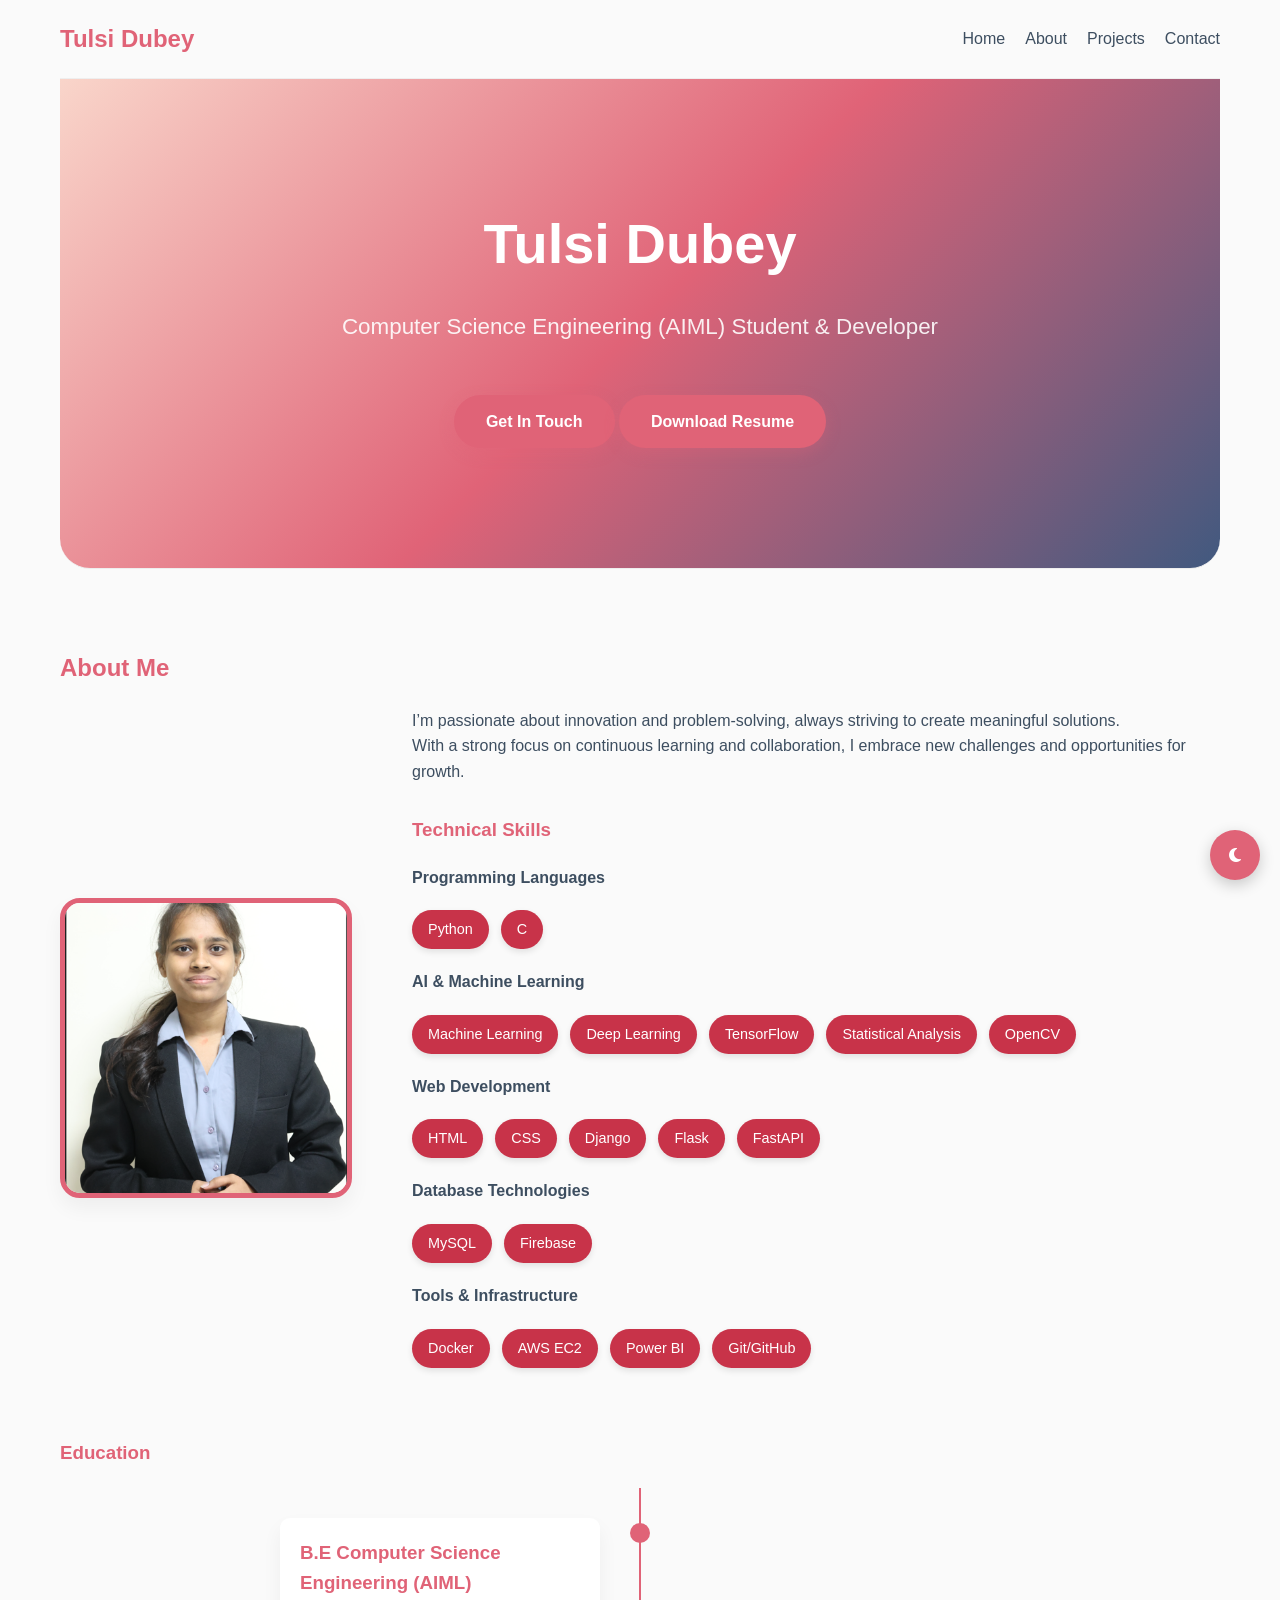
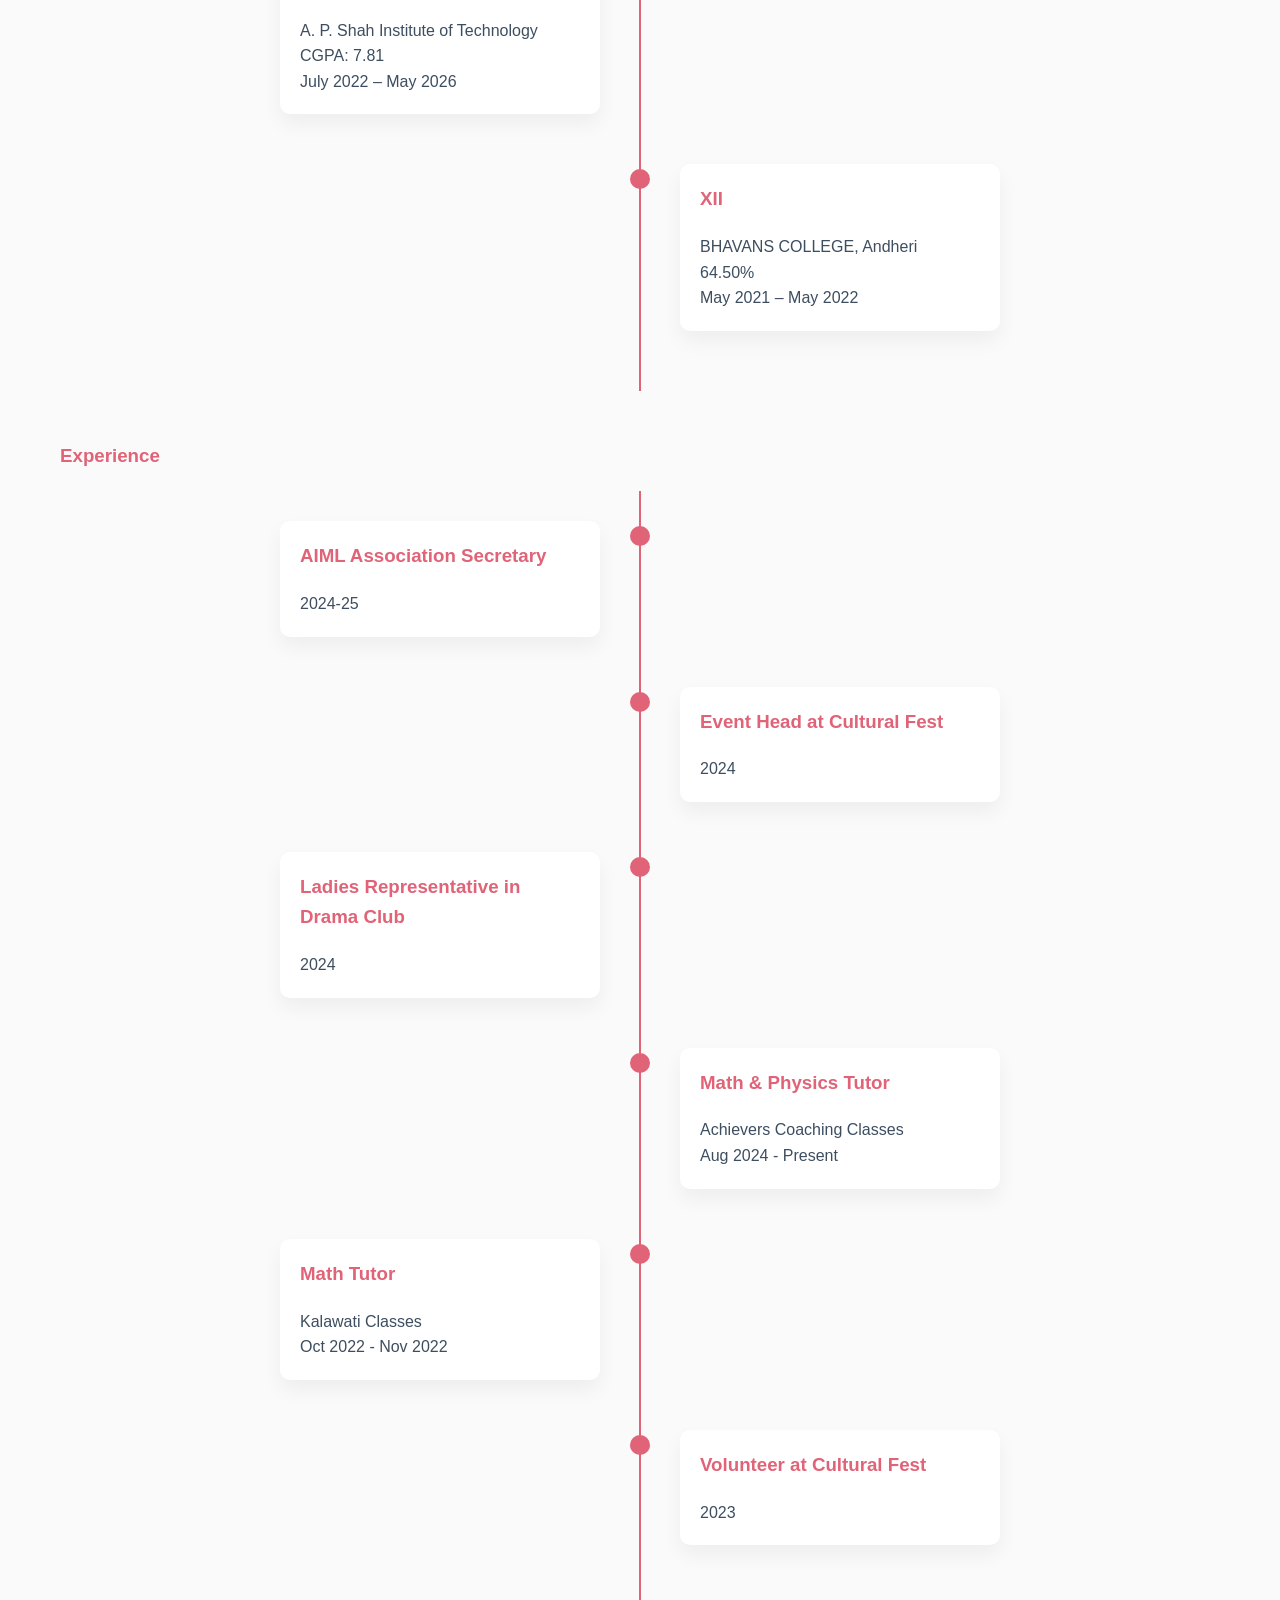
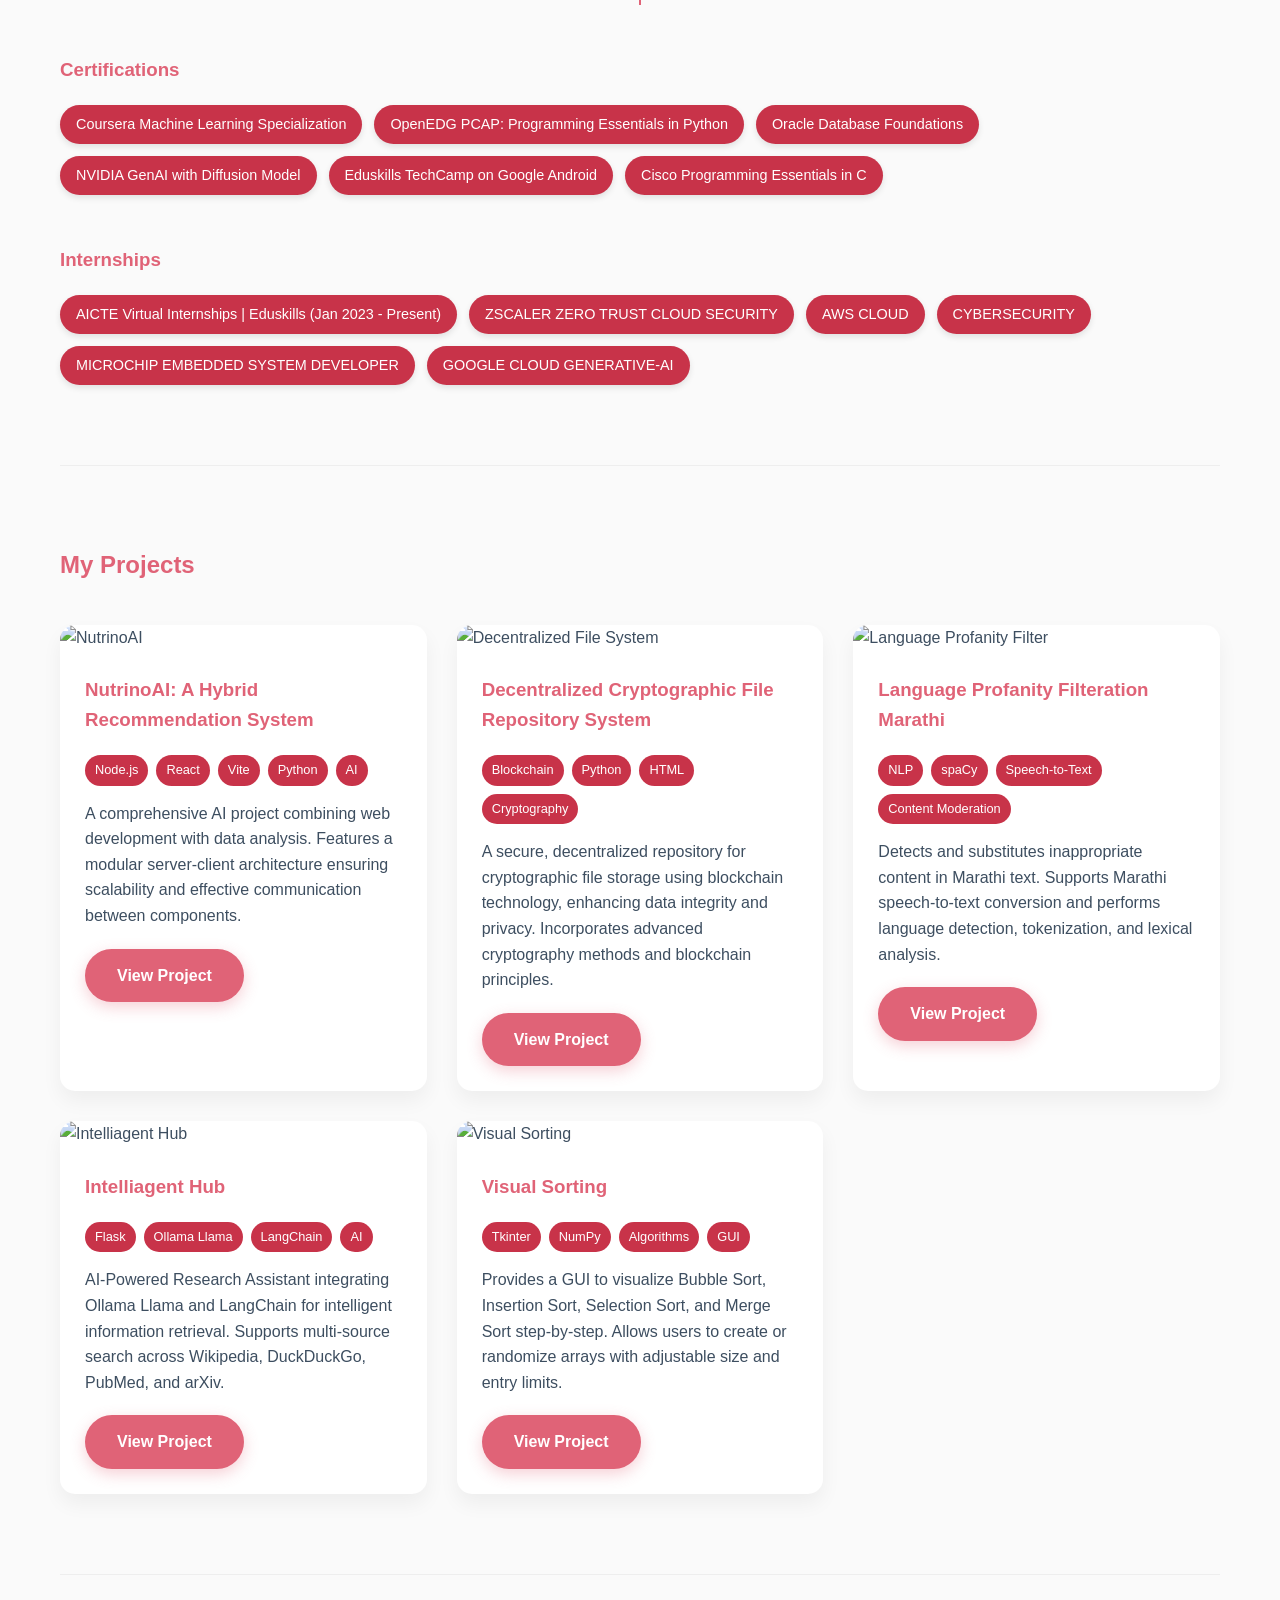
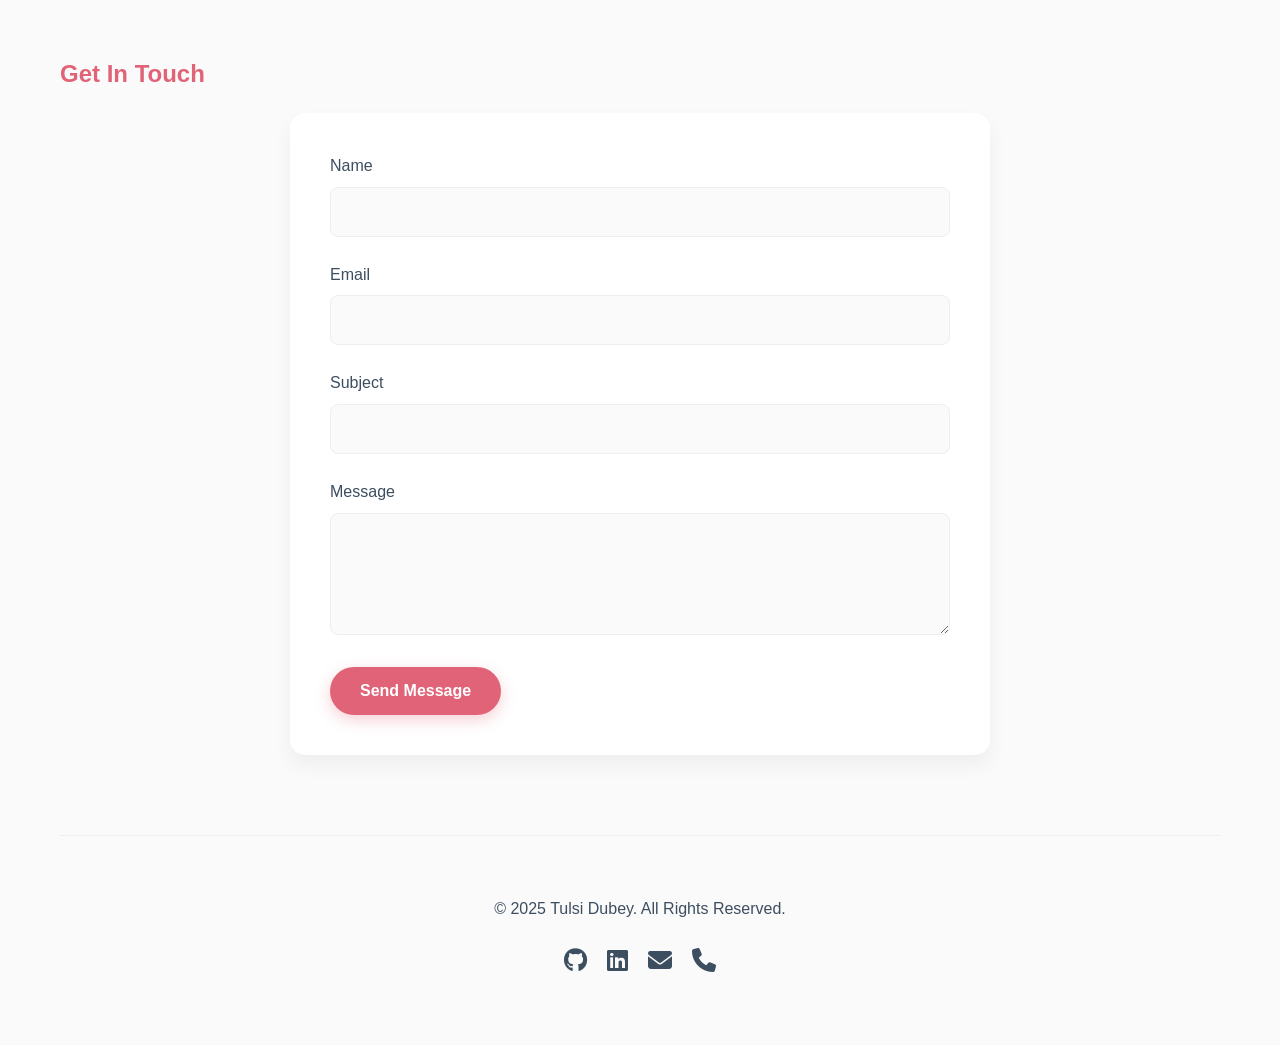
==== index.html @ 4c7d18d1 "Add files via upload" ====
<!DOCTYPE html>
<html lang="en">
<head>
    <meta charset="UTF-8">
    <meta name="viewport" content="width=device-width, initial-scale=1.0">
    <title>Tulsi Dubey - Portfolio</title>
    <link rel="stylesheet" href="https://cdnjs.cloudflare.com/ajax/libs/font-awesome/6.2.0/css/all.min.css">
    <link rel="stylesheet" href="https://cdnjs.cloudflare.com/ajax/libs/animate.css/4.1.1/animate.min.css">
    <link rel="icon" type="image/png" href="https://img.icons8.com/color/48/000000/source-code.png">
    <style>
        /* Basic reset */
        * {
            margin: 0;
            padding: 0;
            box-sizing: border-box;
            transition: all 0.3s ease;
        }
        
        :root {
            /* Updated color scheme based on Image 2 */
            --bg-color: #fafafa;
            --text-color: #3d4e60;
            --accent-color: #e06377;
            --secondary-color: #c83349;
            --card-bg: #ffffff;
            --card-shadow: 0 10px 20px rgba(0,0,0,0.05);
            --border-color: #eee;
            --gradient-top: #f9d5ca;
            --gradient-middle: #e06377;
            --gradient-dark: #41597f;
        }
        
        [data-theme="dark"] {
            --bg-color: #233142;
            --text-color: #f9f9f9;
            --accent-color: #e06377;
            --secondary-color: #c83349;
            --card-bg: #455d7a;
            --card-shadow: 0 10px 20px rgba(0,0,0,0.2);
            --border-color: #5a6b7f;
            --gradient-top: #455d7a;
            --gradient-middle: #e06377;
            --gradient-dark: #233142;
        }
        
        body {
            font-family: 'Poppins', sans-serif;
            line-height: 1.6;
            color: var(--text-color);
            background-color: var(--bg-color);
            max-width: 1200px;
            margin: 0 auto;
            padding: 0 20px;
        }
        
        header {
            display: flex;
            justify-content: space-between;
            align-items: center;
            padding: 20px 0;
            border-bottom: 1px solid var(--border-color);
            position: sticky;
            top: 0;
            background-color: var(--bg-color);
            z-index: 1000;
        }
        
        .logo {
            font-weight: bold;
            font-size: 1.5rem;
            color: var(--accent-color);
        }
        
        nav ul {
            display: flex;
            list-style: none;
        }
        
        nav ul li {
            margin-left: 20px;
        }
        
        nav ul li a {
            text-decoration: none;
            color: var(--text-color);
            font-weight: 500;
            position: relative;
        }
        
        nav ul li a:after {
            content: '';
            position: absolute;
            width: 0;
            height: 2px;
            background: var(--accent-color);
            left: 0;
            bottom: -5px;
            transition: width 0.3s;
        }
        
        nav ul li a:hover:after {
            width: 100%;
        }
        
        nav ul li a:hover {
            color: var(--accent-color);
        }
        
        section {
            padding: 80px 0;
            border-bottom: 1px solid var(--border-color);
        }
        
        h1, h2, h3 {
            margin-bottom: 20px;
            color: var(--accent-color);
        }
        
        .hero {
            text-align: center;
            padding: 120px 0;
            position: relative;
            overflow: hidden;
            background: linear-gradient(135deg, var(--gradient-top), var(--gradient-middle), var(--gradient-dark));
            color: white;
            border-radius: 0 0 30px 30px;
        }
        
        .hero h1 {
            font-size: 3.5rem;
            margin-bottom: 20px;
            animation: fadeInDown 1s;
            color: white;
        }
        
        .hero p {
            font-size: 1.4rem;
            color: white;
            max-width: 600px;
            margin: 0 auto 30px;
            opacity: 0.9;
            animation: fadeInUp 1s;
        }
        
        .btn {
            display: inline-block;
            background: var(--accent-color);
            color: white;
            padding: 12px 30px;
            border-radius: 50px;
            text-decoration: none;
            font-weight: bold;
            margin-top: 20px;
            box-shadow: 0 5px 15px rgba(224, 99, 119, 0.3);
            border: 2px solid transparent;
        }
        
        .btn:hover {
            transform: translateY(-3px);
            box-shadow: 0 8px 20px rgba(224, 99, 119, 0.4);
            background: transparent;
            border: 2px solid white;
        }
        
        .about-content {
            display: flex;
            align-items: center;
            gap: 60px;
        }
        
        .profile-img {
            width: 300px;
            height: 300px;
            border-radius: 20px;
            object-fit: cover;
            border: 5px solid var(--accent-color);
            box-shadow: var(--card-shadow);
        }
        
        .about-text h3 {
            margin-top: 30px;
        }
        
        .skills {
            display: flex;
            flex-wrap: wrap;
            gap: 12px;
            margin-top: 20px;
        }
        
        .skill-tag {
            background-color: var(--secondary-color);
            color: white;
            padding: 8px 16px;
            border-radius: 50px;
            font-size: 0.9rem;
            box-shadow: 0 3px 6px rgba(0,0,0,0.1);
        }
        
        .skill-tag:hover {
            transform: translateY(-3px);
            box-shadow: 0 5px 10px rgba(0,0,0,0.2);
        }
        
        .skill-category {
            margin-bottom: 20px;
            width: 100%;
        }
        
        .skill-category h4 {
            margin-bottom: 10px;
            color: var(--text-color);
            font-weight: 600;
        }
        
        .education, .experience {
            margin-top: 50px;
        }
        
        .timeline {
            position: relative;
            max-width: 800px;
            margin: 0 auto;
            padding: 20px 0;
        }
        
        .timeline::after {
            content: '';
            position: absolute;
            width: 2px;
            background: var(--accent-color);
            top: 0;
            bottom: 0;
            left: 50%;
            margin-left: -1px;
        }
        
        .timeline-item {
            padding: 10px 40px;
            position: relative;
            width: 50%;
            box-sizing: border-box;
            margin-bottom: 30px;
        }
        
        .timeline-item:nth-child(odd) {
            left: 0;
        }
        
        .timeline-item:nth-child(even) {
            left: 50%;
        }
        
        .timeline-item::after {
            content: '';
            position: absolute;
            width: 20px;
            height: 20px;
            background: var(--accent-color);
            border-radius: 50%;
            top: 15px;
            right: -10px;
            z-index: 1;
        }
        
        .timeline-item:nth-child(even)::after {
            left: -10px;
        }
        
        .timeline-content {
            padding: 20px;
            background: var(--card-bg);
            border-radius: 10px;
            box-shadow: var(--card-shadow);
        }
        
        .timeline-content h3 {
            margin-top: 0;
        }
        
        .projects {
            display: grid;
            grid-template-columns: repeat(auto-fill, minmax(340px, 1fr));
            gap: 30px;
            margin-top: 40px;
        }
        
        .project-card {
            background: var(--card-bg);
            border-radius: 15px;
            overflow: hidden;
            box-shadow: var(--card-shadow);
            transition: transform 0.4s ease;
        }
        
        .project-card:hover {
            transform: translateY(-10px);
            box-shadow: 0 15px 30px rgba(0,0,0,0.15);
        }
        
        .project-img {
            width: 100%;
            height: 200px;
            object-fit: cover;
        }
        
        .project-info {
            padding: 25px;
        }
        
        .project-info h3 {
            margin-top: 0;
        }
        
        .project-tech {
            display: flex;
            flex-wrap: wrap;
            gap: 8px;
            margin: 15px 0;
        }
        
        .project-tech span {
            background: var(--secondary-color);
            color: white;
            padding: 5px 10px;
            border-radius: 50px;
            font-size: 0.8rem;
        }
        
        .contact-form {
            max-width: 700px;
            margin: 0 auto;
            background: var(--card-bg);
            padding: 40px;
            border-radius: 15px;
            box-shadow: var(--card-shadow);
        }
        
        .form-group {
            margin-bottom: 25px;
        }
        
        label {
            display: block;
            margin-bottom: 8px;
            font-weight: 500;
        }
        
        input, textarea {
            width: 100%;
            padding: 15px;
            border: 1px solid var(--border-color);
            border-radius: 8px;
            font-size: 1rem;
            background: var(--bg-color);
            color: var(--text-color);
        }
        
        input:focus, textarea:focus {
            outline: none;
            border-color: var(--accent-color);
            box-shadow: 0 0 0 3px rgba(224, 99, 119, 0.1);
        }
        
        button {
            background-color: var(--accent-color);
            color: white;
            border: none;
            padding: 15px 30px;
            border-radius: 50px;
            cursor: pointer;
            font-size: 1rem;
            font-weight: bold;
            box-shadow: 0 5px 15px rgba(224, 99, 119, 0.3);
        }
        
        button:hover {
            background-color: var(--secondary-color);
            transform: translateY(-3px);
        }
        
        footer {
            text-align: center;
            padding: 60px 0;
            color: var(--text-color);
        }
        
        .social-links {
            display: flex;
            justify-content: center;
            gap: 20px;
            margin-top: 20px;
        }
        
        .social-links a {
            color: var(--text-color);
            font-size: 1.5rem;
            transition: color 0.3s;
        }
        
        .social-links a:hover {
            color: var(--accent-color);
        }
        
        .theme-toggle {
            position: fixed;
            bottom: 20px;
            right: 20px;
            background: var(--accent-color);
            color: white;
            width: 50px;
            height: 50px;
            border-radius: 50%;
            display: flex;
            align-items: center;
            justify-content: center;
            cursor: pointer;
            box-shadow: 0 5px 15px rgba(0,0,0,0.2);
            z-index: 1000;
        }
        
        .theme-toggle:hover {
            transform: scale(1.1);
        }
        
        .scroll-top {
            position: fixed;
            bottom: 80px;
            right: 20px;
            background: var(--secondary-color);
            color: white;
            width: 50px;
            height: 50px;
            border-radius: 50%;
            display: flex;
            align-items: center;
            justify-content: center;
            cursor: pointer;
            box-shadow: 0 5px 15px rgba(0,0,0,0.2);
            z-index: 1000;
            opacity: 0;
            visibility: hidden;
            transition: opacity 0.3s, visibility 0.3s;
        }
        
        .scroll-top.active {
            opacity: 1;
            visibility: visible;
        }
        
        .scroll-top:hover {
            transform: scale(1.1);
        }
        
        /* Responsive design */
        @media (max-width: 992px) {
            .timeline::after {
                left: 31px;
            }
            
            .timeline-item {
                width: 100%;
                padding-left: 70px;
                padding-right: 25px;
            }
            
            .timeline-item:nth-child(even) {
                left: 0;
            }
            
            .timeline-item::after {
                left: 21px;
                right: auto;
            }
        }
        
        @media (max-width: 768px) {
            header {
                flex-direction: column;
            }
            
            nav ul {
                margin-top: 20px;
                flex-wrap: wrap;
                justify-content: center;
            }
            
            nav ul li {
                margin: 5px 10px;
            }
            
            .about-content {
                flex-direction: column;
                text-align: center;
            }
            
            .hero h1 {
                font-size: 2.5rem;
            }
            
            .skills {
                justify-content: center;
            }
        }
        
        /* Animation classes */
        .fadeIn {
            animation: fadeIn 1s;
        }
        
        .fadeInUp {
            animation: fadeInUp 1s;
        }
        
        .fadeInDown {
            animation: fadeInDown 1s;
        }
        
        @keyframes fadeIn {
            from { opacity: 0; }
            to { opacity: 1; }
        }
        
        @keyframes fadeInUp {
            from { 
                opacity: 0;
                transform: translateY(20px);
            }
            to { 
                opacity: 1;
                transform: translateY(0);
            }
        }
        
        @keyframes fadeInDown {
            from { 
                opacity: 0;
                transform: translateY(-20px);
            }
            to { 
                opacity: 1;
                transform: translateY(0);
            }
        }
    </style>
</head>
<body>
    <header>
        <div class="logo">Tulsi Dubey</div>
        <nav>
            <ul>
                <li><a href="#home">Home</a></li>
                <li><a href="#about">About</a></li>
                <li><a href="#projects">Projects</a></li>
                <li><a href="#contact">Contact</a></li>
            </ul>
        </nav>
    </header>

    <section id="home" class="hero">
        <h1 class="animate__animated animate__fadeInDown">Tulsi Dubey</h1>
        <p class="animate__animated animate__fadeInUp">Computer Science Engineering (AIML) Student & Developer</p>
        <a href="#contact" class="btn animate__animated animate__fadeInUp">Get In Touch</a>
        <a href="Tulsi_dubey_resume.pdf" download class="btn animate__animated animate__fadeInUp">Download Resume</a>
    </section>

    <section id="about">
        <h2 class="fadeIn">About Me</h2>
        <div class="about-content">
            <img src="TulsiDubeypic.png" alt="Tulsi Dubey" class="profile-img fadeInUp">
            <div class="about-text">
                <p class="fadeIn">I’m passionate about innovation and problem-solving, always striving to create meaningful solutions.</p>
                <p class="fadeIn">With a strong focus on continuous learning and collaboration, I embrace new challenges and opportunities for growth.</p>
                
                <h3 class="fadeIn">Technical Skills</h3>
                
                <div class="skill-category">
                    <h4>Programming Languages</h4>
                    <div class="skills">
                        <span class="skill-tag">Python</span>
                        <span class="skill-tag">C</span>
                    </div>
                </div>
                
                <div class="skill-category">
                    <h4>AI & Machine Learning</h4>
                    <div class="skills">
                        <span class="skill-tag">Machine Learning</span>
                        <span class="skill-tag">Deep Learning</span>
                        <span class="skill-tag">TensorFlow</span>
                        <span class="skill-tag">Statistical Analysis</span>
                        <span class="skill-tag">OpenCV</span>
                    </div>
                </div>
                
                <div class="skill-category">
                    <h4>Web Development</h4>
                    <div class="skills">
                        <span class="skill-tag">HTML</span>
                        <span class="skill-tag">CSS</span>
                        <span class="skill-tag">Django</span>
                        <span class="skill-tag">Flask</span>
                        <span class="skill-tag">FastAPI</span>
                    </div>
                </div>
                
                <div class="skill-category">
                    <h4>Database Technologies</h4>
                    <div class="skills">
                        <span class="skill-tag">MySQL</span>
                        <span class="skill-tag">Firebase</span>
                    </div>
                </div>
                
                <div class="skill-category">
                    <h4>Tools & Infrastructure</h4>
                    <div class="skills">
                        <span class="skill-tag">Docker</span>
                        <span class="skill-tag">AWS EC2</span>
                        <span class="skill-tag">Power BI</span>
                        <span class="skill-tag">Git/GitHub</span>
                    </div>
                </div>
            </div>
        </div>
        
        <div class="education">
            <h3 class="fadeIn">Education</h3>
            <div class="timeline">
                <div class="timeline-item">
                    <div class="timeline-content">
                        <h3>B.E Computer Science Engineering (AIML)</h3>
                        <p>A. P. Shah Institute of Technology</p>
                        <p>CGPA: 7.81</p>
                        <p>July 2022 – May 2026</p>
                    </div>
                </div>
                <div class="timeline-item">
                    <div class="timeline-content">
                        <h3>XII</h3>
                        <p>BHAVANS COLLEGE, Andheri</p>
                        <p>64.50%</p>
                        <p>May 2021 – May 2022</p>
                    </div>
                </div>
            </div>
        </div>
        
        <div class="experience">
            <h3 class="fadeIn">Experience</h3>
            <div class="timeline">
                <div class="timeline-item">
                    <div class="timeline-content">
                        <h3>AIML Association Secretary</h3>
                        <p>2024-25</p>
                    </div>
                </div>
                <div class="timeline-item">
                    <div class="timeline-content">
                        <h3>Event Head at Cultural Fest</h3>
                        <p>2024</p>
                    </div>
                </div>
                <div class="timeline-item">
                    <div class="timeline-content">
                        <h3>Ladies Representative in Drama Club</h3>
                        <p>2024</p>
                    </div>
                </div>
                <div class="timeline-item">
                    <div class="timeline-content">
                        <h3>Math & Physics Tutor</h3>
                        <p>Achievers Coaching Classes</p>
                        <p>Aug 2024 - Present</p>
                    </div>
                </div>
                <div class="timeline-item">
                    <div class="timeline-content">
                        <h3>Math Tutor</h3>
                        <p>Kalawati Classes</p>
                        <p>Oct 2022 - Nov 2022</p>
                    </div>
                </div>
                <div class="timeline-item">
                    <div class="timeline-content">
                        <h3>Volunteer at Cultural Fest</h3>
                        <p>2023</p>
                    </div>
                </div>
            </div>
        </div>
        
        <div class="education">
            <h3 class="fadeIn">Certifications</h3>
            <div class="skills">
                <span class="skill-tag">Coursera Machine Learning Specialization</span>
                <span class="skill-tag">OpenEDG PCAP: Programming Essentials in Python</span>
                <span class="skill-tag">Oracle Database Foundations</span>
                <span class="skill-tag">NVIDIA GenAI with Diffusion Model</span>
                <span class="skill-tag">Eduskills TechCamp on Google Android</span>
                <span class="skill-tag">Cisco Programming Essentials in C</span>
            </div>
        </div>
        
        <div class="education">
            <h3 class="fadeIn">Internships</h3>
            <div class="skills">
                <span class="skill-tag">AICTE Virtual Internships | Eduskills (Jan 2023 - Present)</span>
                <span class="skill-tag">ZSCALER ZERO TRUST CLOUD SECURITY</span>
                <span class="skill-tag">AWS CLOUD</span>
                <span class="skill-tag">CYBERSECURITY</span>
                <span class="skill-tag">MICROCHIP EMBEDDED SYSTEM DEVELOPER</span>
                <span class="skill-tag">GOOGLE CLOUD GENERATIVE-AI</span>
            </div>
        </div>
    </section>
    <section id="projects">
        <h2 class="fadeIn">My Projects</h2>
        <div class="projects">
            <div class="project-card fadeInUp">
                <img src="https://img.icons8.com/color/400/000000/artificial-intelligence.png" alt="NutrinoAI" class="project-img">
                <div class="project-info">
                    <h3>NutrinoAI: A Hybrid Recommendation System</h3>
                    <div class="project-tech">
                        <span>Node.js</span>
                        <span>React</span>
                        <span>Vite</span>
                        <span>Python</span>
                        <span>AI</span>
                    </div>
                    <p>A comprehensive AI project combining web development with data analysis. Features a modular server-client architecture ensuring scalability and effective communication between components.</p>
                    <a href="https://github.com/Psp2705/Nutrino-AI" target="_blank" class="btn">View Project</a>
                </div>
            </div>
            
            <div class="project-card fadeInUp">
                <img src="https://img.icons8.com/color/400/000000/blockchain-technology.png" alt="Decentralized File System" class="project-img">
                <div class="project-info">
                    <h3>Decentralized Cryptographic File Repository System</h3>
                    <div class="project-tech">
                        <span>Blockchain</span>
                        <span>Python</span>
                        <span>HTML</span>
                        <span>Cryptography</span>
                    </div>
                    <p>A secure, decentralized repository for cryptographic file storage using blockchain technology, enhancing data integrity and privacy. Incorporates advanced cryptography methods and blockchain principles.</p>
                    <a href="https://github.com/Sidra51/Decentralized-Cryptographic-File-Repository-Using-Blockchain" target="_blank" class="btn">View Project</a>
                </div>
            </div>
            
            <div class="project-card fadeInUp">
                <img src="https://img.icons8.com/color/400/000000/language.png" alt="Language Profanity Filter" class="project-img">
                <div class="project-info">
                    <h3>Language Profanity Filteration Marathi</h3>
                    <div class="project-tech">
                        <span>NLP</span>
                        <span>spaCy</span>
                        <span>Speech-to-Text</span>
                        <span>Content Moderation</span>
                    </div>
                    <p>Detects and substitutes inappropriate content in Marathi text. Supports Marathi speech-to-text conversion and performs language detection, tokenization, and lexical analysis.</p>
                    <a href="https://github.com/TulsiDubey/Language-Profanity-filteration-Marathi-" target="_blank" class="btn">View Project</a>
                </div>
            </div>
            
            <div class="project-card fadeInUp">
                <img src="https://img.icons8.com/color/400/000000/artificial-intelligence.png" alt="Intelliagent Hub" class="project-img">
                <div class="project-info">
                    <h3>Intelliagent Hub</h3>
                    <div class="project-tech">
                        <span>Flask</span>
                        <span>Ollama Llama</span>
                        <span>LangChain</span>
                        <span>AI</span>
                    </div>
                    <p>AI-Powered Research Assistant integrating Ollama Llama and LangChain for intelligent information retrieval. Supports multi-source search across Wikipedia, DuckDuckGo, PubMed, and arXiv.</p>
                    <a href="https://github.com/TulsiDubey/IntelliAgent-Hub" target="_blank" class="btn">View Project</a>
                </div>
            </div>
            
            <div class="project-card fadeInUp">
                <img src="https://img.icons8.com/color/400/000000/sort.png" alt="Visual Sorting" class="project-img">
                <div class="project-info">
                    <h3>Visual Sorting</h3>
                    <div class="project-tech">
                        <span>Tkinter</span>
                        <span>NumPy</span>
                        <span>Algorithms</span>
                        <span>GUI</span>
                    </div>
                    <p>Provides a GUI to visualize Bubble Sort, Insertion Sort, Selection Sort, and Merge Sort step-by-step. Allows users to create or randomize arrays with adjustable size and entry limits.</p>
                    <a href="https://github.com/TulsiDubey/Visual-sorting" target="_blank" class="btn">View Project</a>
                </div>
            </div>
        </div>
    </section>

    <section id="contact">
        <h2 class="fadeIn">Get In Touch</h2>
        <div class="contact-form fadeInUp">
            <form id="contactForm">
                <div class="form-group">
                    <label for="name">Name</label>
                    <input type="text" id="name" name="name" required>
                </div>
                <div class="form-group">
                    <label for="email">Email</label>
                    <input type="email" id="email" name="email" required>
                </div>
                <div class="form-group">
                    <label for="subject">Subject</label>
                    <input type="text" id="subject" name="subject" required>
                </div>
                <div class="form-group">
                    <label for="message">Message</label>
                    <textarea id="message" name="message" rows="5" required></textarea>
                </div>
                <button type="submit">Send Message</button>
            </form>
        </div>
    </section>

    <footer>
        <p>&copy; 2025 Tulsi Dubey. All Rights Reserved.</p>
        <div class="social-links">
            <a href="https://github.com/TulsiDubey" target="_blank"><i class="fab fa-github"></i></a>
            <a href="https://www.linkedin.com/in/tulsi-dubey-10a635269/" target="_blank"><i class="fab fa-linkedin"></i></a>
            <a href="mailto:dubeytulsi3@gmail.com"><i class="fas fa-envelope"></i></a>
            <a href="tel:+918652881322"><i class="fas fa-phone"></i></a>
        </div>
    </footer>
    
    <div class="theme-toggle" id="themeToggle">
        <i class="fas fa-moon"></i>
    </div>
    
    <div class="scroll-top" id="scrollTop">
        <i class="fas fa-arrow-up"></i>
    </div>
    
    <script>
        document.addEventListener('DOMContentLoaded', function() {
            // Theme Toggle
            const themeToggle = document.getElementById('themeToggle');
            const themeIcon = themeToggle.querySelector('i');
            
            themeToggle.addEventListener('click', function() {
                document.body.dataset.theme = document.body.dataset.theme === 'dark' ? '' : 'dark';
                themeIcon.className = document.body.dataset.theme === 'dark' ? 'fas fa-sun' : 'fas fa-moon';
            });
            
            // Scroll to Top Button
            const scrollTop = document.getElementById('scrollTop');
            
            window.addEventListener('scroll', function() {
                if (window.pageYOffset > 300) {
                    scrollTop.classList.add('active');
                } else {
                    scrollTop.classList.remove('active');
                }
            });
            
            scrollTop.addEventListener('click', function() {
                window.scrollTo({
                    top: 0,
                    behavior: 'smooth'
                });
            });
            
            // Smooth Scrolling for Navigation
            document.querySelectorAll('a[href^="#"]').forEach(anchor => {
                anchor.addEventListener('click', function(e) {
                    e.preventDefault();
                    
                    document.querySelector(this.getAttribute('href')).scrollIntoView({
                        behavior: 'smooth'
                    });
                });
            });
            
            // Animations on Scroll
            const observerOptions = {
                threshold: 0.1
            };
            
            const observer = new IntersectionObserver(function(entries, observer) {
                entries.forEach(entry => {
                    if (entry.isIntersecting) {
                        entry.target.classList.add('animate__animated');
                        
                        if (entry.target.classList.contains('fadeIn')) {
                            entry.target.classList.add('animate__fadeIn');
                        } else if (entry.target.classList.contains('fadeInUp')) {
                            entry.target.classList.add('animate__fadeInUp');
                        } else if (entry.target.classList.contains('fadeInDown')) {
                            entry.target.classList.add('animate__fadeInDown');
                        }
                        
                        observer.unobserve(entry.target);
                    }
                });
            }, observerOptions);
            
            document.querySelectorAll('.fadeIn, .fadeInUp, .fadeInDown').forEach(el => {
                observer.observe(el);
            });
            
            // Contact Form Submission
            const contactForm = document.getElementById('contactForm');
            
            contactForm.addEventListener('submit', function(e) {
                e.preventDefault();
                
                const formData = new FormData(contactForm);
                const name = formData.get('name');
                const email = formData.get('email');
                const subject = formData.get('subject');
                const message = formData.get('message');
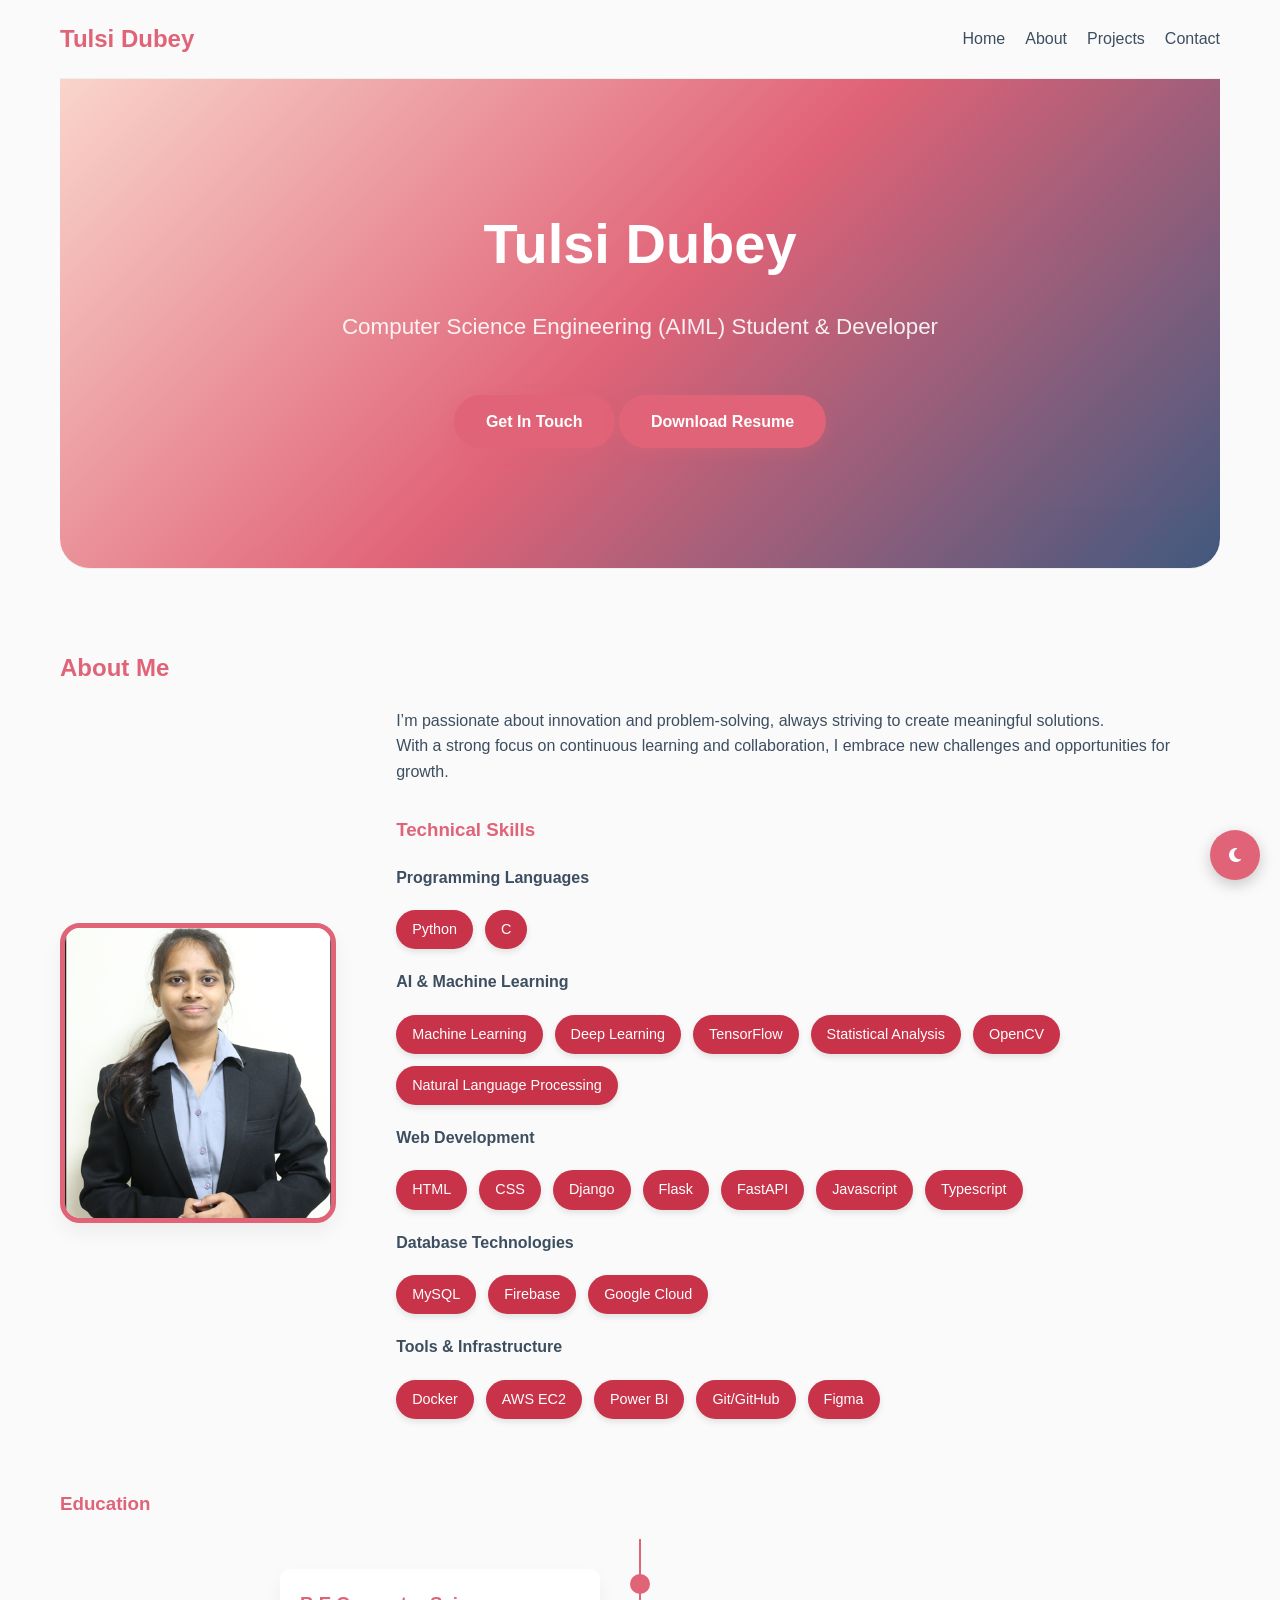
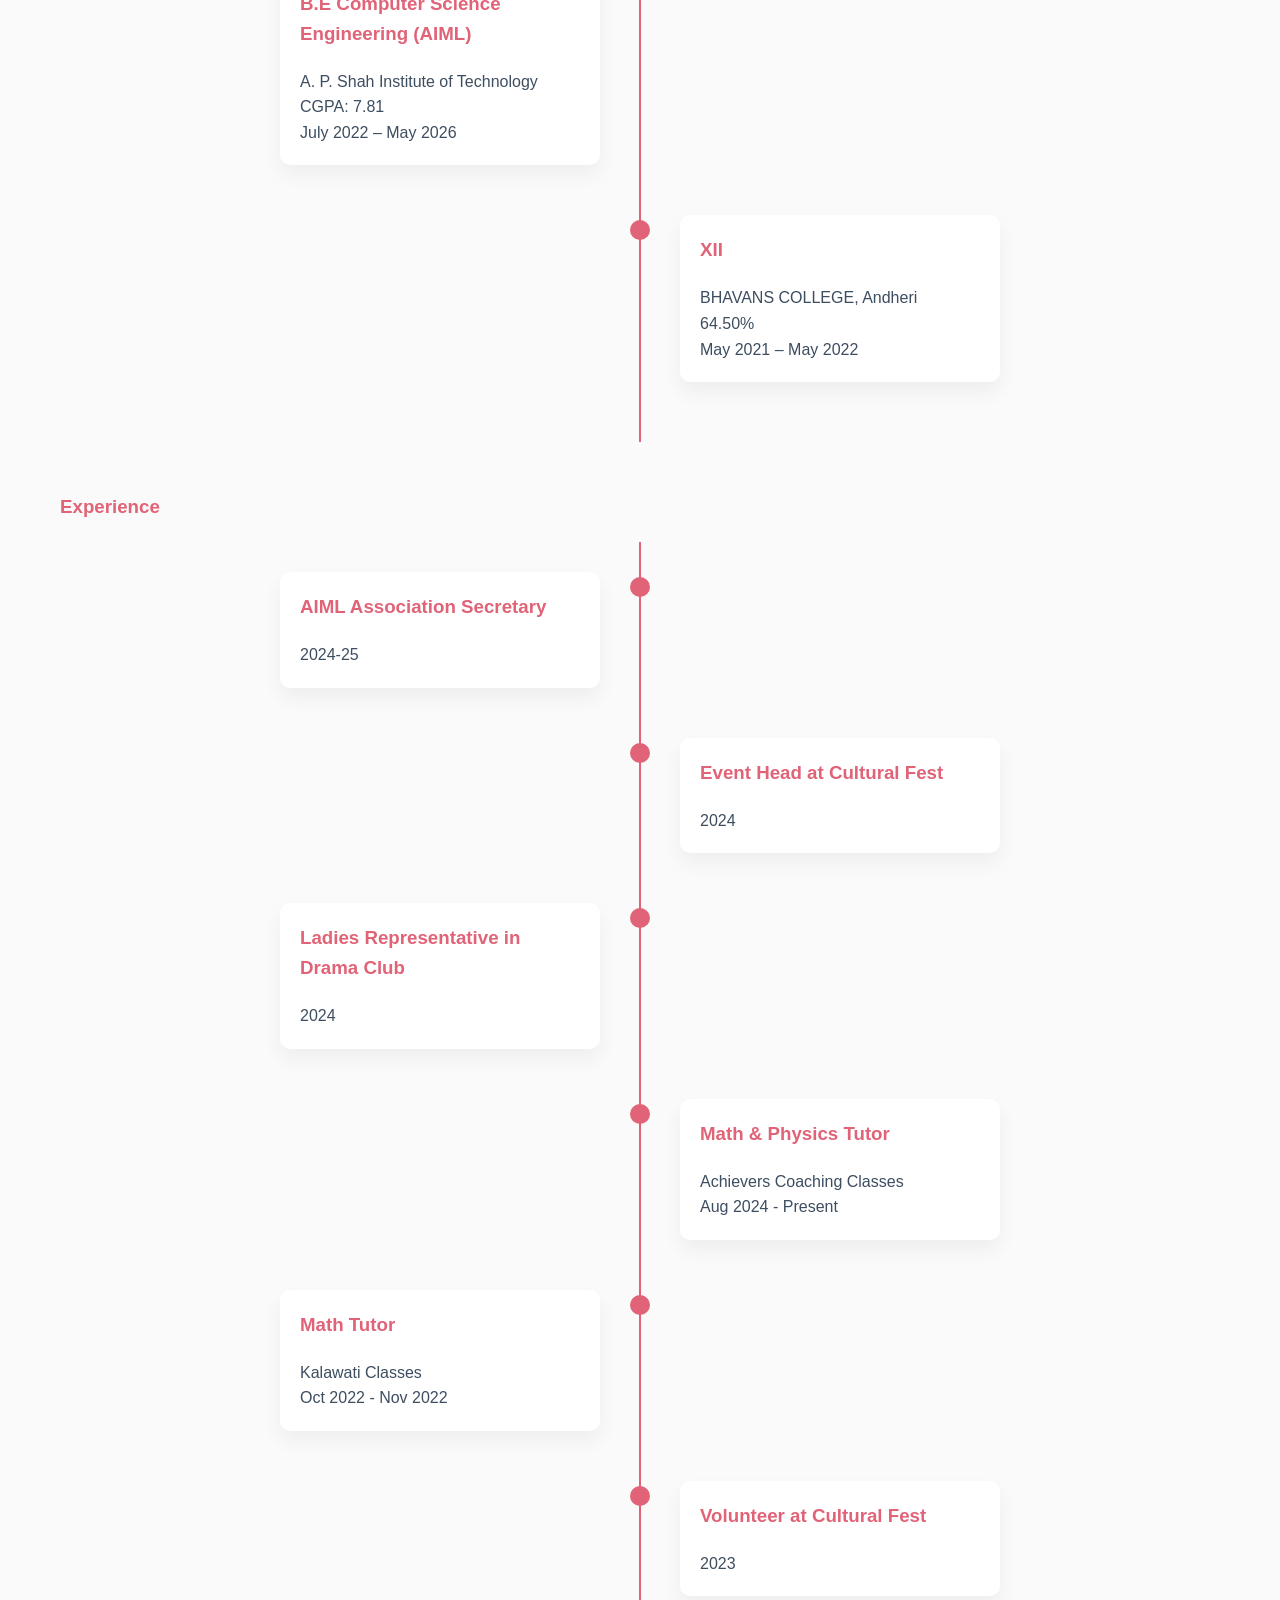
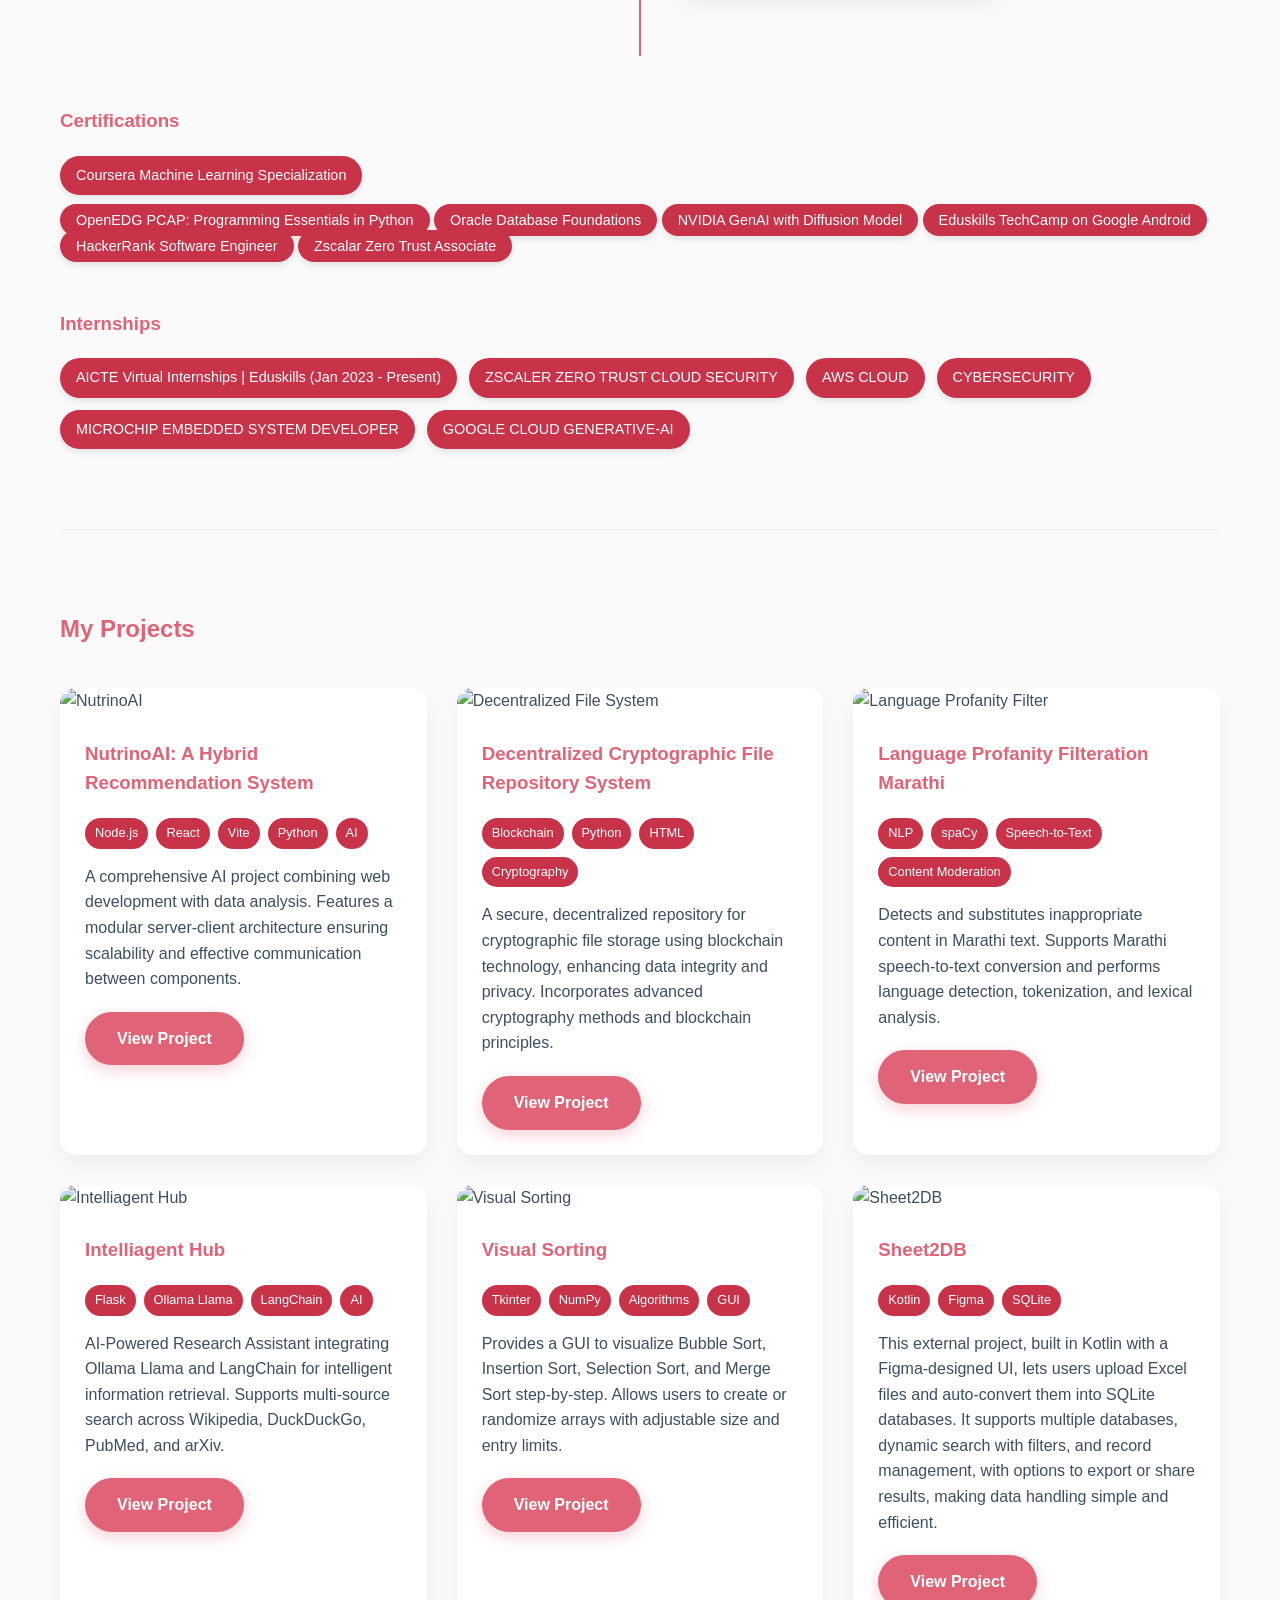
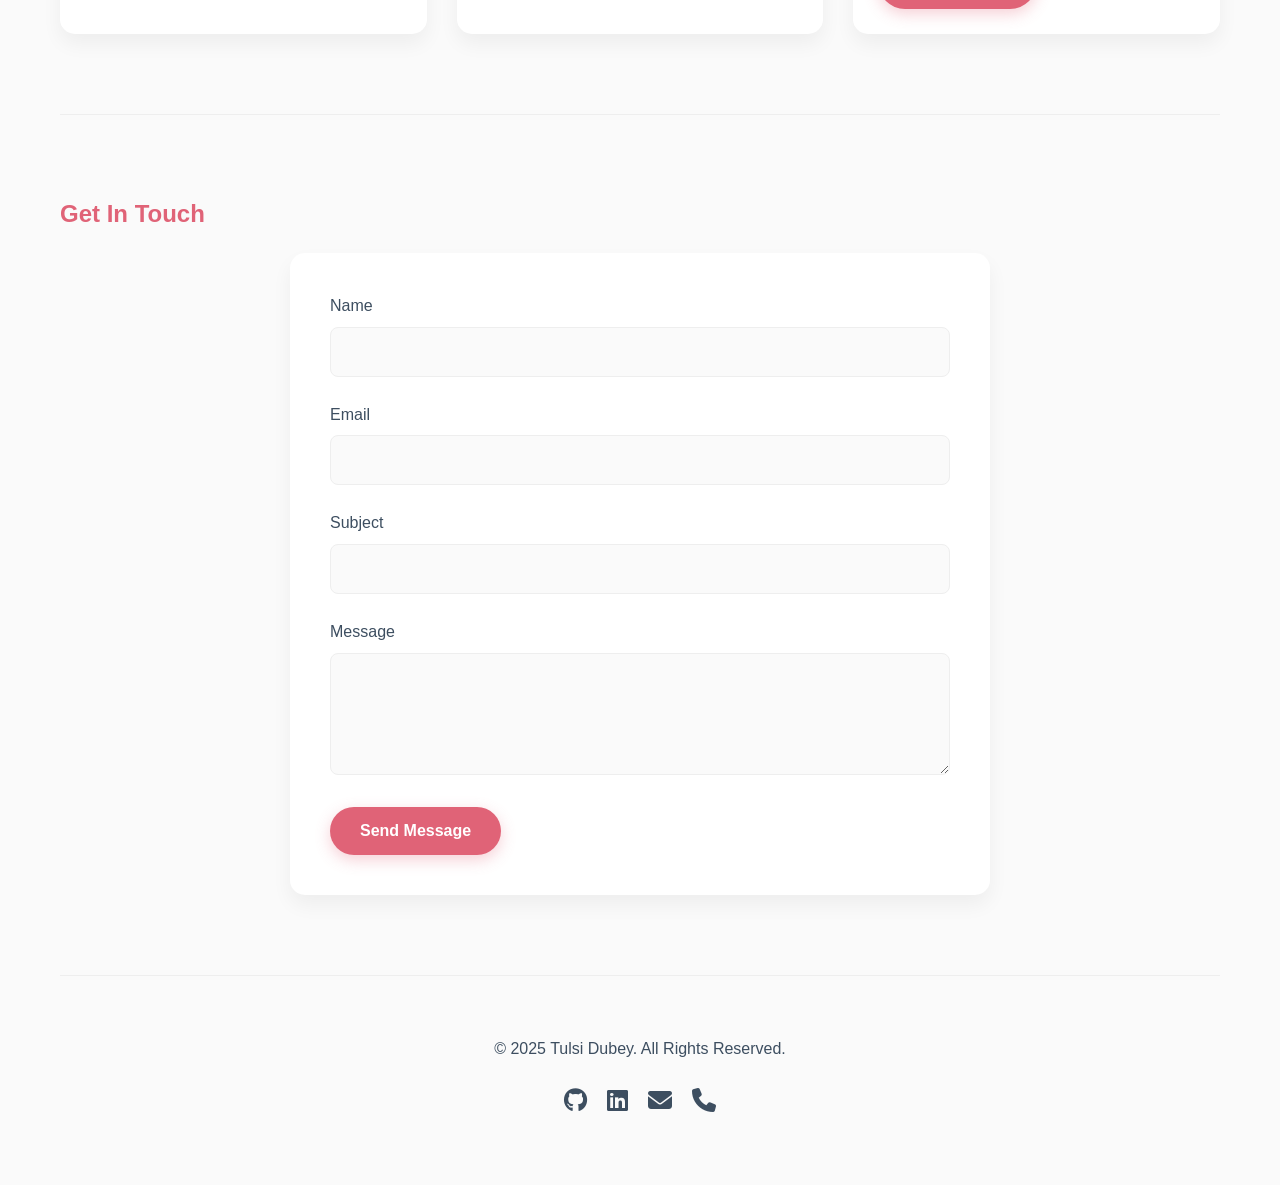
==== commit a973f80e: "updated committed" ====
--- a/index.html
+++ b/index.html
@@ -15,7 +15,7 @@
             box-sizing: border-box;
             transition: all 0.3s ease;
         }
-        
+
         :root {
             /* Updated color scheme based on Image 2 */
             --bg-color: #fafafa;
@@ -131,6 +131,8 @@
             margin-bottom: 20px;
             animation: fadeInDown 1s;
             color: white;
+            position: relative;
+            z-index: 2;
         }
         
         .hero p {
@@ -140,6 +142,8 @@
             margin: 0 auto 30px;
             opacity: 0.9;
             animation: fadeInUp 1s;
+            position: relative;
+            z-index: 2;
         }
         
         .btn {
@@ -153,6 +157,8 @@
             margin-top: 20px;
             box-shadow: 0 5px 15px rgba(224, 99, 119, 0.3);
             border: 2px solid transparent;
+            position: relative;
+            z-index: 2;
         }
         
         .btn:hover {
@@ -291,11 +297,22 @@
             overflow: hidden;
             box-shadow: var(--card-shadow);
             transition: transform 0.4s ease;
+            perspective: 1000px;
         }
         
         .project-card:hover {
             transform: translateY(-10px);
             box-shadow: 0 15px 30px rgba(0,0,0,0.15);
+        }
+        
+        .project-card-inner {
+            position: relative;
+            transform-style: preserve-3d;
+            transition: transform 0.3s ease;
+        }
+        
+        .project-card:hover .project-card-inner {
+            transform: rotateY(5deg) rotateX(5deg);
         }
         
         .project-img {
@@ -452,6 +469,17 @@
             transform: scale(1.1);
         }
         
+        /* Hero Canvas for 3D Animation */
+        #hero-canvas {
+            position: absolute;
+            top: 0;
+            left: 0;
+            width: 100%;
+            height: 100%;
+            z-index: 1;
+            opacity: 0.5;
+        }
+        
         /* Responsive design */
         @media (max-width: 992px) {
             .timeline::after {
@@ -471,6 +499,10 @@
             .timeline-item::after {
                 left: 21px;
                 right: auto;
+            }
+            
+            .project-card:hover .project-card-inner {
+                transform: none; /* Disable 3D tilt on smaller screens */
             }
         }
         
@@ -558,10 +590,11 @@
     </header>
 
     <section id="home" class="hero">
+        <canvas id="hero-canvas"></canvas>
         <h1 class="animate__animated animate__fadeInDown">Tulsi Dubey</h1>
         <p class="animate__animated animate__fadeInUp">Computer Science Engineering (AIML) Student & Developer</p>
         <a href="#contact" class="btn animate__animated animate__fadeInUp">Get In Touch</a>
-        <a href="Tulsi_dubey_resume.pdf" download class="btn animate__animated animate__fadeInUp">Download Resume</a>
+        <a href="TulsiDubey.pdf" download class="btn animate__animated animate__fadeInUp">Download Resume</a>
     </section>
 
     <section id="about">
@@ -590,6 +623,7 @@
                         <span class="skill-tag">TensorFlow</span>
                         <span class="skill-tag">Statistical Analysis</span>
                         <span class="skill-tag">OpenCV</span>
+                        <span class="skill-tag">Natural Language Processing</span>
                     </div>
                 </div>
                 
@@ -601,6 +635,8 @@
                         <span class="skill-tag">Django</span>
                         <span class="skill-tag">Flask</span>
                         <span class="skill-tag">FastAPI</span>
+                        <span class="skill-tag">Javascript</span>
+                        <span class="skill-tag">Typescript</span>
                     </div>
                 </div>
                 
@@ -609,6 +645,7 @@
                     <div class="skills">
                         <span class="skill-tag">MySQL</span>
                         <span class="skill-tag">Firebase</span>
+                        <span class="skill-tag">Google Cloud</span>
                     </div>
                 </div>
                 
@@ -619,6 +656,7 @@
                         <span class="skill-tag">AWS EC2</span>
                         <span class="skill-tag">Power BI</span>
                         <span class="skill-tag">Git/GitHub</span>
+                        <span class="skill-tag">Figma</span>
                     </div>
                 </div>
             </div>
@@ -693,12 +731,13 @@
         <div class="education">
             <h3 class="fadeIn">Certifications</h3>
             <div class="skills">
-                <span class="skill-tag">Coursera Machine Learning Specialization</span>
-                <span class="skill-tag">OpenEDG PCAP: Programming Essentials in Python</span>
-                <span class="skill-tag">Oracle Database Foundations</span>
-                <span class="skill-tag">NVIDIA GenAI with Diffusion Model</span>
-                <span class="skill-tag">Eduskills TechCamp on Google Android</span>
-                <span class="skill-tag">Cisco Programming Essentials in C</span>
+                <span class="skill-tag">Coursera Machine Learning Specialization</span> <https://www.coursera.org/account/accomplishments/specialization/R60HTEBBYMBR?utm_source=link&utm_medium=certificate&utm_content=cert_image&utm_campaign=sharing_cta&utm_product=s12n>
+                <span class="skill-tag">OpenEDG PCAP: Programming Essentials in Python</span> <https://www.linkedin.com/in/tulsi-dubey-10a635269/details/certifications/1722092502959/single-media-viewer/?profileId=ACoAAEHEbVoBQofsqUkD4zyw5d09ujGfhlZdTgM>
+                <span class="skill-tag">Oracle Database Foundations</span> <https://www.linkedin.com/in/tulsi-dubey-10a635269/details/certifications/1722095490103/single-media-viewer/?profileId=ACoAAEHEbVoBQofsqUkD4zyw5d09ujGfhlZdTgM>
+                <span class="skill-tag">NVIDIA GenAI with Diffusion Model</span> <https://www.linkedin.com/in/tulsi-dubey-10a635269/details/certifications/1745735773083/single-media-viewer/?profileId=ACoAAEHEbVoBQofsqUkD4zyw5d09ujGfhlZdTgM>
+                <span class="skill-tag">Eduskills TechCamp on Google Android</span> <https://www.linkedin.com/in/tulsi-dubey-10a635269/details/certifications/1722160775411/single-media-viewer/?profileId=ACoAAEHEbVoBQofsqUkD4zyw5d09ujGfhlZdTgM>
+                <span class="skill-tag">HackerRank Software Engineer</span> <https://www.linkedin.com/in/tulsi-dubey-10a635269/details/certifications/1742739599070/single-media-viewer/?profileId=ACoAAEHEbVoBQofsqUkD4zyw5d09ujGfhlZdTgM>
+                <span class="skill-tag">Zscalar Zero Trust Associate</span> <https://verify.skilljar.com/c/8q34ua2d8cno>
             </div>
         </div>
         
@@ -718,78 +757,104 @@
         <h2 class="fadeIn">My Projects</h2>
         <div class="projects">
             <div class="project-card fadeInUp">
-                <img src="https://img.icons8.com/color/400/000000/artificial-intelligence.png" alt="NutrinoAI" class="project-img">
-                <div class="project-info">
-                    <h3>NutrinoAI: A Hybrid Recommendation System</h3>
-                    <div class="project-tech">
-                        <span>Node.js</span>
-                        <span>React</span>
-                        <span>Vite</span>
-                        <span>Python</span>
-                        <span>AI</span>
-                    </div>
-                    <p>A comprehensive AI project combining web development with data analysis. Features a modular server-client architecture ensuring scalability and effective communication between components.</p>
-                    <a href="https://github.com/Psp2705/Nutrino-AI" target="_blank" class="btn">View Project</a>
+                <div class="project-card-inner">
+                    <img src="https://img.icons8.com/color/400/000000/artificial-intelligence.png" alt="NutrinoAI" class="project-img">
+                    <div class="project-info">
+                        <h3>NutrinoAI: A Hybrid Recommendation System</h3>
+                        <div class="project-tech">
+                            <span>Node.js</span>
+                            <span>React</span>
+                            <span>Vite</span>
+                            <span>Python</span>
+                            <span>AI</span>
+                        </div>
+                        <p>A comprehensive AI project combining web development with data analysis. Features a modular server-client architecture ensuring scalability and effective communication between components.</p>
+                        <a href="https://github.com/Psp2705/Nutrino-AI" target="_blank" class="btn">View Project</a>
+                    </div>
                 </div>
             </div>
             
             <div class="project-card fadeInUp">
-                <img src="https://img.icons8.com/color/400/000000/blockchain-technology.png" alt="Decentralized File System" class="project-img">
-                <div class="project-info">
-                    <h3>Decentralized Cryptographic File Repository System</h3>
-                    <div class="project-tech">
-                        <span>Blockchain</span>
-                        <span>Python</span>
-                        <span>HTML</span>
-                        <span>Cryptography</span>
-                    </div>
-                    <p>A secure, decentralized repository for cryptographic file storage using blockchain technology, enhancing data integrity and privacy. Incorporates advanced cryptography methods and blockchain principles.</p>
-                    <a href="https://github.com/Sidra51/Decentralized-Cryptographic-File-Repository-Using-Blockchain" target="_blank" class="btn">View Project</a>
+                <div class="project-card-inner">
+                    <img src="https://img.icons8.com/color/400/000000/blockchain-technology.png" alt="Decentralized File System" class="project-img">
+                    <div class="project-info">
+                        <h3>Decentralized Cryptographic File Repository System</h3>
+                        <div class="project-tech">
+                            <span>Blockchain</span>
+                            <span>Python</span>
+                            <span>HTML</span>
+                            <span>Cryptography</span>
+                        </div>
+                        <p>A secure, decentralized repository for cryptographic file storage using blockchain technology, enhancing data integrity and privacy. Incorporates advanced cryptography methods and blockchain principles.</p>
+                        <a href="https://github.com/Sidra51/Decentralized-Cryptographic-File-Repository-Using-Blockchain" target="_blank" class="btn">View Project</a>
+                    </div>
                 </div>
             </div>
             
             <div class="project-card fadeInUp">
-                <img src="https://img.icons8.com/color/400/000000/language.png" alt="Language Profanity Filter" class="project-img">
-                <div class="project-info">
-                    <h3>Language Profanity Filteration Marathi</h3>
-                    <div class="project-tech">
-                        <span>NLP</span>
-                        <span>spaCy</span>
-                        <span>Speech-to-Text</span>
-                        <span>Content Moderation</span>
-                    </div>
-                    <p>Detects and substitutes inappropriate content in Marathi text. Supports Marathi speech-to-text conversion and performs language detection, tokenization, and lexical analysis.</p>
-                    <a href="https://github.com/TulsiDubey/Language-Profanity-filteration-Marathi-" target="_blank" class="btn">View Project</a>
+                <div class="project-card-inner">
+                    <img src="https://img.icons8.com/color/400/000000/language.png" alt="Language Profanity Filter" class="project-img">
+                    <div class="project-info">
+                        <h3>Language Profanity Filteration Marathi</h3>
+                        <div class="project-tech">
+                            <span>NLP</span>
+                            <span>spaCy</span>
+                            <span>Speech-to-Text</span>
+                            <span>Content Moderation</span>
+                        </div>
+                        <p>Detects and substitutes inappropriate content in Marathi text. Supports Marathi speech-to-text conversion and performs language detection, tokenization, and lexical analysis.</p>
+                        <a href="https://github.com/TulsiDubey/Language-Profanity-filteration-Marathi-" target="_blank" class="btn">View Project</a>
+                    </div>
                 </div>
             </div>
             
             <div class="project-card fadeInUp">
-                <img src="https://img.icons8.com/color/400/000000/artificial-intelligence.png" alt="Intelliagent Hub" class="project-img">
-                <div class="project-info">
-                    <h3>Intelliagent Hub</h3>
-                    <div class="project-tech">
-                        <span>Flask</span>
-                        <span>Ollama Llama</span>
-                        <span>LangChain</span>
-                        <span>AI</span>
-                    </div>
-                    <p>AI-Powered Research Assistant integrating Ollama Llama and LangChain for intelligent information retrieval. Supports multi-source search across Wikipedia, DuckDuckGo, PubMed, and arXiv.</p>
-                    <a href="https://github.com/TulsiDubey/IntelliAgent-Hub" target="_blank" class="btn">View Project</a>
+                <div class="project-card-inner">
+                    <img src="https://img.icons8.com/color/400/000000/artificial-intelligence.png" alt="Intelliagent Hub" class="project-img">
+                    <div class="project-info">
+                        <h3>Intelliagent Hub</h3>
+                        <div class="project-tech">
+                            <span>Flask</span>
+                            <span>Ollama Llama</span>
+                            <span>LangChain</span>
+                            <span>AI</span>
+                        </div>
+                        <p>AI-Powered Research Assistant integrating Ollama Llama and LangChain for intelligent information retrieval. Supports multi-source search across Wikipedia, DuckDuckGo, PubMed, and arXiv.</p>
+                        <a href="https://github.com/TulsiDubey/IntelliAgent-Hub" target="_blank" class="btn">View Project</a>
+                    </div>
                 </div>
             </div>
             
             <div class="project-card fadeInUp">
-                <img src="https://img.icons8.com/color/400/000000/sort.png" alt="Visual Sorting" class="project-img">
-                <div class="project-info">
-                    <h3>Visual Sorting</h3>
-                    <div class="project-tech">
-                        <span>Tkinter</span>
-                        <span>NumPy</span>
-                        <span>Algorithms</span>
-                        <span>GUI</span>
-                    </div>
-                    <p>Provides a GUI to visualize Bubble Sort, Insertion Sort, Selection Sort, and Merge Sort step-by-step. Allows users to create or randomize arrays with adjustable size and entry limits.</p>
-                    <a href="https://github.com/TulsiDubey/Visual-sorting" target="_blank" class="btn">View Project</a>
+                <div class="project-card-inner">
+                    <img src="https://img.icons8.com/color/400/000000/sort.png" alt="Visual Sorting" class="project-img">
+                    <div class="project-info">
+                        <h3>Visual Sorting</h3>
+                        <div class="project-tech">
+                            <span>Tkinter</span>
+                            <span>NumPy</span>
+                            <span>Algorithms</span>
+                            <span>GUI</span>
+                        </div>
+                        <p>Provides a GUI to visualize Bubble Sort, Insertion Sort, Selection Sort, and Merge Sort step-by-step. Allows users to create or randomize arrays with adjustable size and entry limits.</p>
+                        <a href="https://github.com/TulsiDubey/Visual-sorting" target="_blank" class="btn">View Project</a>
+                    </div>
+                </div>
+            </div>
+            
+            <div class="project-card fadeInUp">
+                <div class="project-card-inner">
+                    <img src="https://img.icons8.com/color/400/000000/database.png" alt="Sheet2DB" class="project-img">
+                    <div class="project-info">
+                        <h3>Sheet2DB</h3>
+                        <div class="project-tech">
+                            <span>Kotlin</span>
+                            <span>Figma</span>
+                            <span>SQLite</span>
+                        </div>
+                        <p>This external project, built in Kotlin with a Figma-designed UI, lets users upload Excel files and auto-convert them into SQLite databases. It supports multiple databases, dynamic search with filters, and record management, with options to export or share results, making data handling simple and efficient.</p>
+                        <a href="https://github.com/TulsiDubey/Sheet2DB" target="_blank" class="btn">View Project</a>
+                    </div>
                 </div>
             </div>
         </div>
@@ -821,7 +886,7 @@
     </section>
 
     <footer>
-        <p>&copy; 2025 Tulsi Dubey. All Rights Reserved.</p>
+        <p>© 2025 Tulsi Dubey. All Rights Reserved.</p>
         <div class="social-links">
             <a href="https://github.com/TulsiDubey" target="_blank"><i class="fab fa-github"></i></a>
             <a href="https://www.linkedin.com/in/tulsi-dubey-10a635269/" target="_blank"><i class="fab fa-linkedin"></i></a>
@@ -829,91 +894,165 @@
             <a href="tel:+918652881322"><i class="fas fa-phone"></i></a>
         </div>
     </footer>
-    
+
     <div class="theme-toggle" id="themeToggle">
         <i class="fas fa-moon"></i>
     </div>
-    
+
     <div class="scroll-top" id="scrollTop">
         <i class="fas fa-arrow-up"></i>
     </div>
-    
-    <script>
-        document.addEventListener('DOMContentLoaded', function() {
-            // Theme Toggle
-            const themeToggle = document.getElementById('themeToggle');
-            const themeIcon = themeToggle.querySelector('i');
-            
-            themeToggle.addEventListener('click', function() {
-                document.body.dataset.theme = document.body.dataset.theme === 'dark' ? '' : 'dark';
-                themeIcon.className = document.body.dataset.theme === 'dark' ? 'fas fa-sun' : 'fas fa-moon';
+
+    <script src="https://cdn.emailjs.com/dist/email.min.js"></script>
+<script src="https://cdnjs.cloudflare.com/ajax/libs/three.js/r128/three.min.js"></script>
+<script>
+    document.addEventListener('DOMContentLoaded', function() {
+        // Initialize EmailJS with your public key
+        emailjs.init('u21jLDh7xH5tWfYDm');
+
+        // Theme Toggle
+        const themeToggle = document.getElementById('themeToggle');
+        const themeIcon = themeToggle.querySelector('i');
+        
+        themeToggle.addEventListener('click', function() {
+            document.body.dataset.theme = document.body.dataset.theme === 'dark' ? '' : 'dark';
+            themeIcon.className = document.body.dataset.theme === 'dark' ? 'fas fa-sun' : 'fas fa-moon';
+        });
+        
+        // Scroll to Top Button
+        const scrollTop = document.getElementById('scrollTop');
+        
+        window.addEventListener('scroll', function() {
+            if (window.pageYOffset > 300) {
+                scrollTop.classList.add('active');
+            } else {
+                scrollTop.classList.remove('active');
+            }
+        });
+        
+        scrollTop.addEventListener('click', function() {
+            window.scrollTo({
+                top: 0,
+                behavior: 'smooth'
             });
-            
-            // Scroll to Top Button
-            const scrollTop = document.getElementById('scrollTop');
-            
-            window.addEventListener('scroll', function() {
-                if (window.pageYOffset > 300) {
-                    scrollTop.classList.add('active');
-                } else {
-                    scrollTop.classList.remove('active');
-                }
-            });
-            
-            scrollTop.addEventListener('click', function() {
-                window.scrollTo({
-                    top: 0,
+        });
+        
+        // Smooth Scrolling for Navigation
+        document.querySelectorAll('a[href^="#"]').forEach(anchor => {
+            anchor.addEventListener('click', function(e) {
+                e.preventDefault();
+                
+                document.querySelector(this.getAttribute('href')).scrollIntoView({
                     behavior: 'smooth'
                 });
             });
-            
-            // Smooth Scrolling for Navigation
-            document.querySelectorAll('a[href^="#"]').forEach(anchor => {
-                anchor.addEventListener('click', function(e) {
-                    e.preventDefault();
+        });
+        
+        // Animations on Scroll
+        const observerOptions = {
+            threshold: 0.1
+        };
+        
+        const observer = new IntersectionObserver(function(entries, observer) {
+            entries.forEach(entry => {
+                if (entry.isIntersecting) {
+                    entry.target.classList.add('animate__animated');
                     
-                    document.querySelector(this.getAttribute('href')).scrollIntoView({
-                        behavior: 'smooth'
-                    });
-                });
+                    if (entry.target.classList.contains('fadeIn')) {
+                        entry.target.classList.add('animate__fadeIn');
+                    } else if (entry.target.classList.contains('fadeInUp')) {
+                        entry.target.classList.add('animate__fadeInUp');
+                    } else if (entry.target.classList.contains('fadeInDown')) {
+                        entry.target.classList.add('animate__fadeInDown');
+                    }
+                    
+                    observer.unobserve(entry.target);
+                }
             });
-            
-            // Animations on Scroll
-            const observerOptions = {
-                threshold: 0.1
-            };
-            
-            const observer = new IntersectionObserver(function(entries, observer) {
-                entries.forEach(entry => {
-                    if (entry.isIntersecting) {
-                        entry.target.classList.add('animate__animated');
-                        
-                        if (entry.target.classList.contains('fadeIn')) {
-                            entry.target.classList.add('animate__fadeIn');
-                        } else if (entry.target.classList.contains('fadeInUp')) {
-                            entry.target.classList.add('animate__fadeInUp');
-                        } else if (entry.target.classList.contains('fadeInDown')) {
-                            entry.target.classList.add('animate__fadeInDown');
-                        }
-                        
-                        observer.unobserve(entry.target);
-                    }
-                });
-            }, observerOptions);
-            
-            document.querySelectorAll('.fadeIn, .fadeInUp, .fadeInDown').forEach(el => {
-                observer.observe(el);
+        }, observerOptions);
+        
+        document.querySelectorAll('.fadeIn, .fadeInUp, .fadeInDown').forEach(el => {
+            observer.observe(el);
+        });
+        
+        // Contact Form Submission
+        const contactForm = document.getElementById('contactForm');
+        
+        contactForm.addEventListener('submit', function(e) {
+            e.preventDefault();
+            
+            const formData = new FormData(contactForm);
+            const name = formData.get('name');
+            const email = formData.get('email');
+            const subject = formData.get('subject');
+            const message = formData.get('message');
+            
+            // Send email using EmailJS
+            emailjs.send('service_1kvmqbm', 'template_80of6df', {
+                from_name: name,
+                from_email: email,
+                subject: subject,
+                message: message,
+                to_email: 'dubeytulsi3@gmail.com'
+            }).then(
+                function(response) {
+                    alert('Message sent successfully!');
+                    contactForm.reset();
+                },
+                function(error) {
+                    alert('Failed to send message. Please try again.');
+                    console.error('EmailJS error:', JSON.stringify(error, null, 2));
+                }
+            );
+        });
+
+        // Three.js 3D Particle Animation for Hero Section
+        const canvas = document.getElementById('hero-canvas');
+        const scene = new THREE.Scene();
+        const camera = new THREE.PerspectiveCamera(75, window.innerWidth / window.innerHeight, 0.1, 1000);
+        const renderer = new THREE.WebGLRenderer({ canvas: canvas, alpha: true });
+        
+        renderer.setSize(window.innerWidth, canvas.offsetHeight);
+        camera.position.z = 50;
+        
+        const particles = [];
+        const particleCount = 100;
+        const geometry = new THREE.SphereGeometry(0.3, 16, 16);
+        const material = new THREE.MeshBasicMaterial({ color: 0xe06377 });
+        
+        for (let i = 0; i < particleCount; i++) {
+            const particle = new THREE.Mesh(geometry, material);
+            particle.position.set(
+                (Math.random() - 0.5) * 100,
+                (Math.random() - 0.5) * 100,
+                (Math.random() - 0.5) * 100
+            );
+            particle.velocity = new THREE.Vector3(
+                (Math.random() - 0.5) * 0.02,
+                (Math.random() - 0.5) * 0.02,
+                (Math.random() - 0.5) * 0.02
+            );
+            scene.add(particle);
+            particles.push(particle);
+        }
+        
+        function animate() {
+            requestAnimationFrame(animate);
+            particles.forEach(particle => {
+                particle.position.add(particle.velocity);
+                if (particle.position.x > 50 || particle.position.x < -50) particle.velocity.x *= -1;
+                if (particle.position.y > 50 || particle.position.y < -50) particle.velocity.y *= -1;
+                if (particle.position.z > 50 || particle.position.z < -50) particle.velocity.z *= -1;
             });
-            
-            // Contact Form Submission
-            const contactForm = document.getElementById('contactForm');
-            
-            contactForm.addEventListener('submit', function(e) {
-                e.preventDefault();
-                
-                const formData = new FormData(contactForm);
-                const name = formData.get('name');
-                const email = formData.get('email');
-                const subject = formData.get('subject');
-                const message = formData.get('message');
-                +            renderer.render(scene, camera);
+        }
+        
+        animate();
+        
+        window.addEventListener('resize', () => {
+            renderer.setSize(window.innerWidth, canvas.offsetHeight);
+            camera.aspect = window.innerWidth / canvas.offsetHeight;
+            camera.updateProjectionMatrix();
+        });
+    });
+</script>
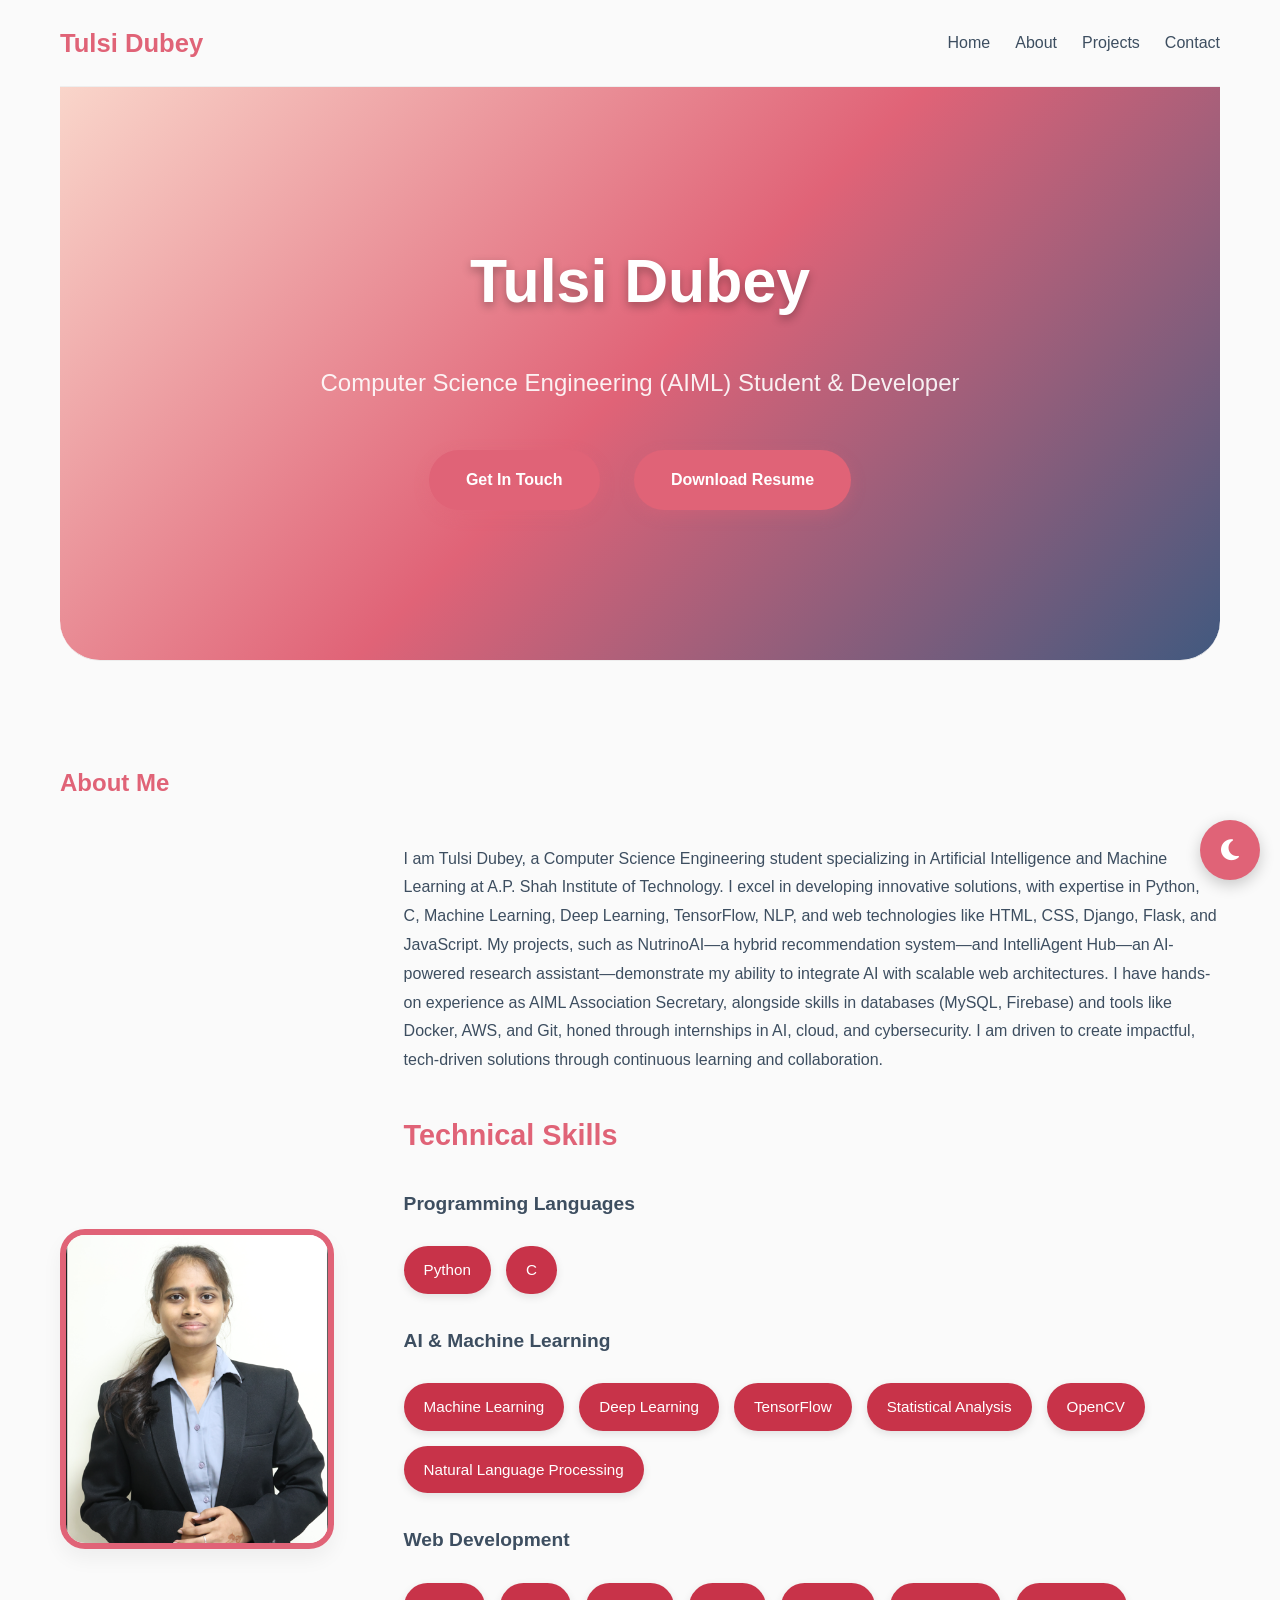
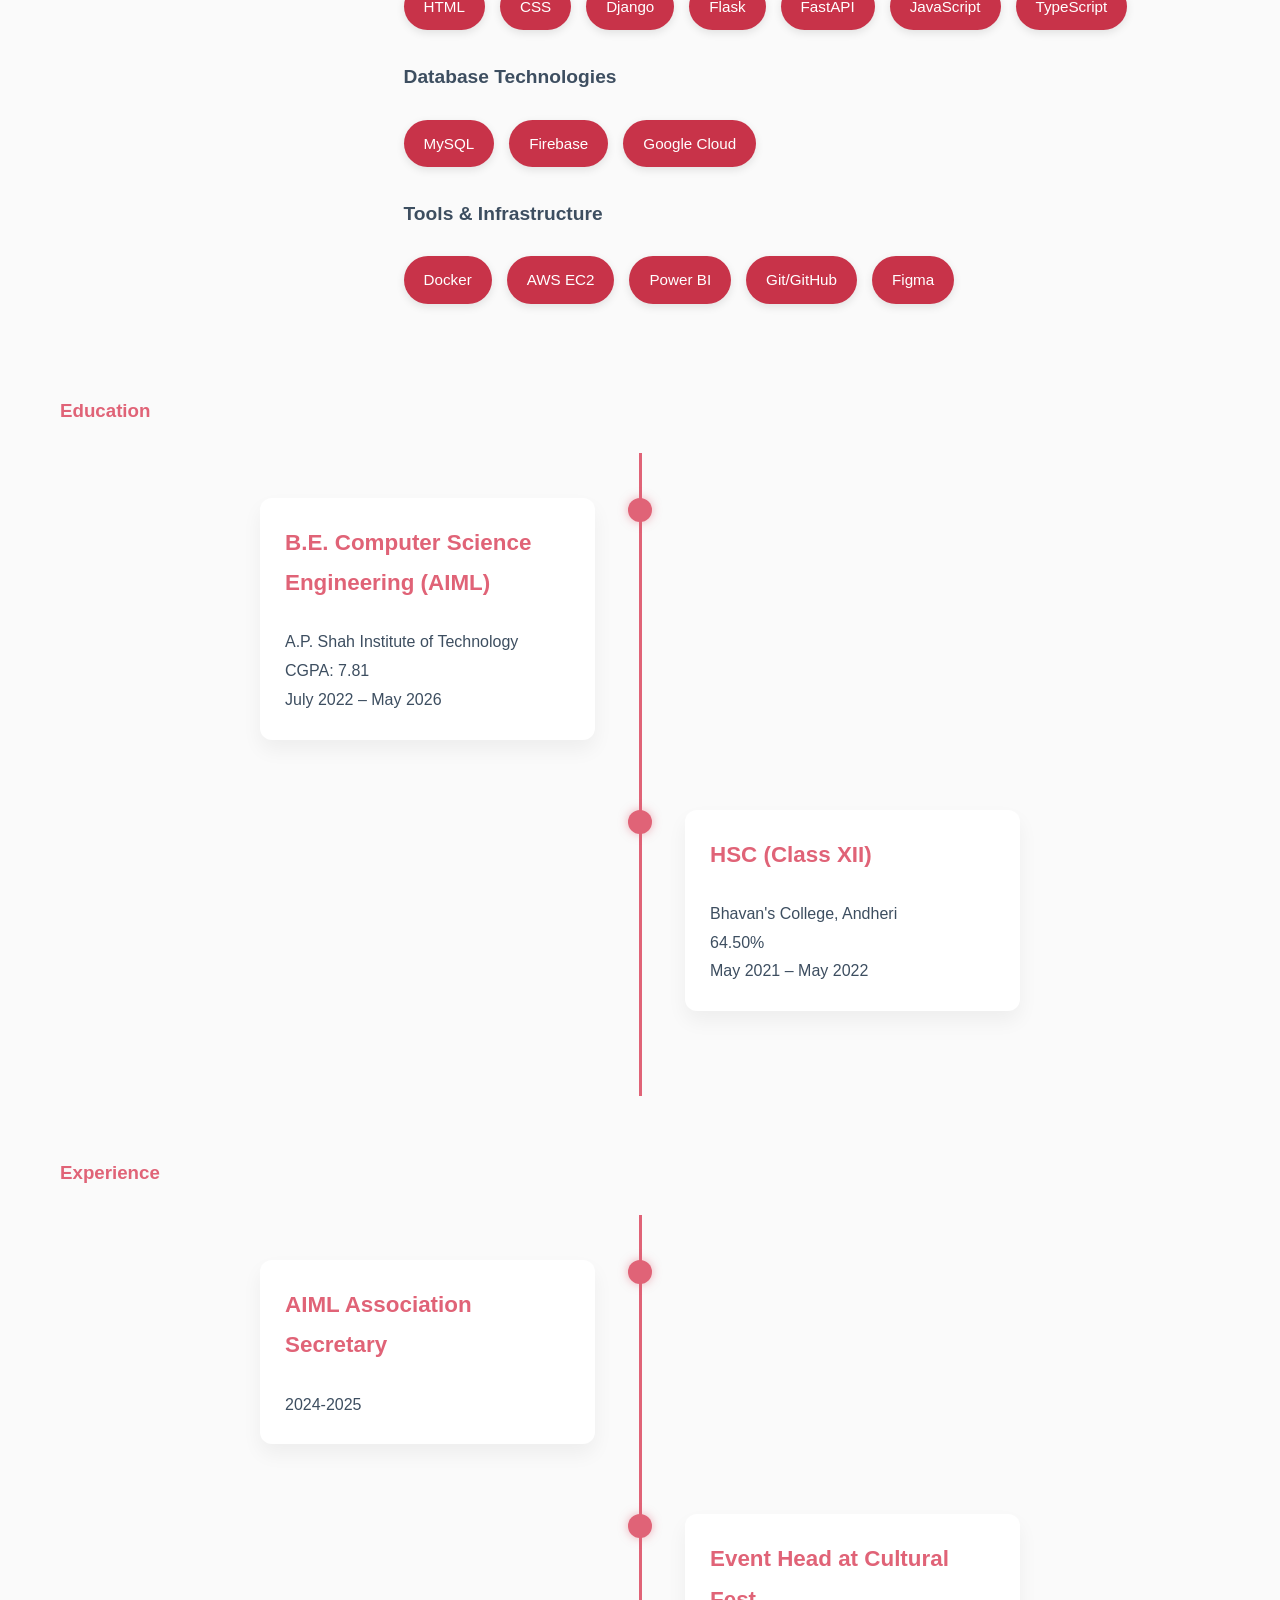
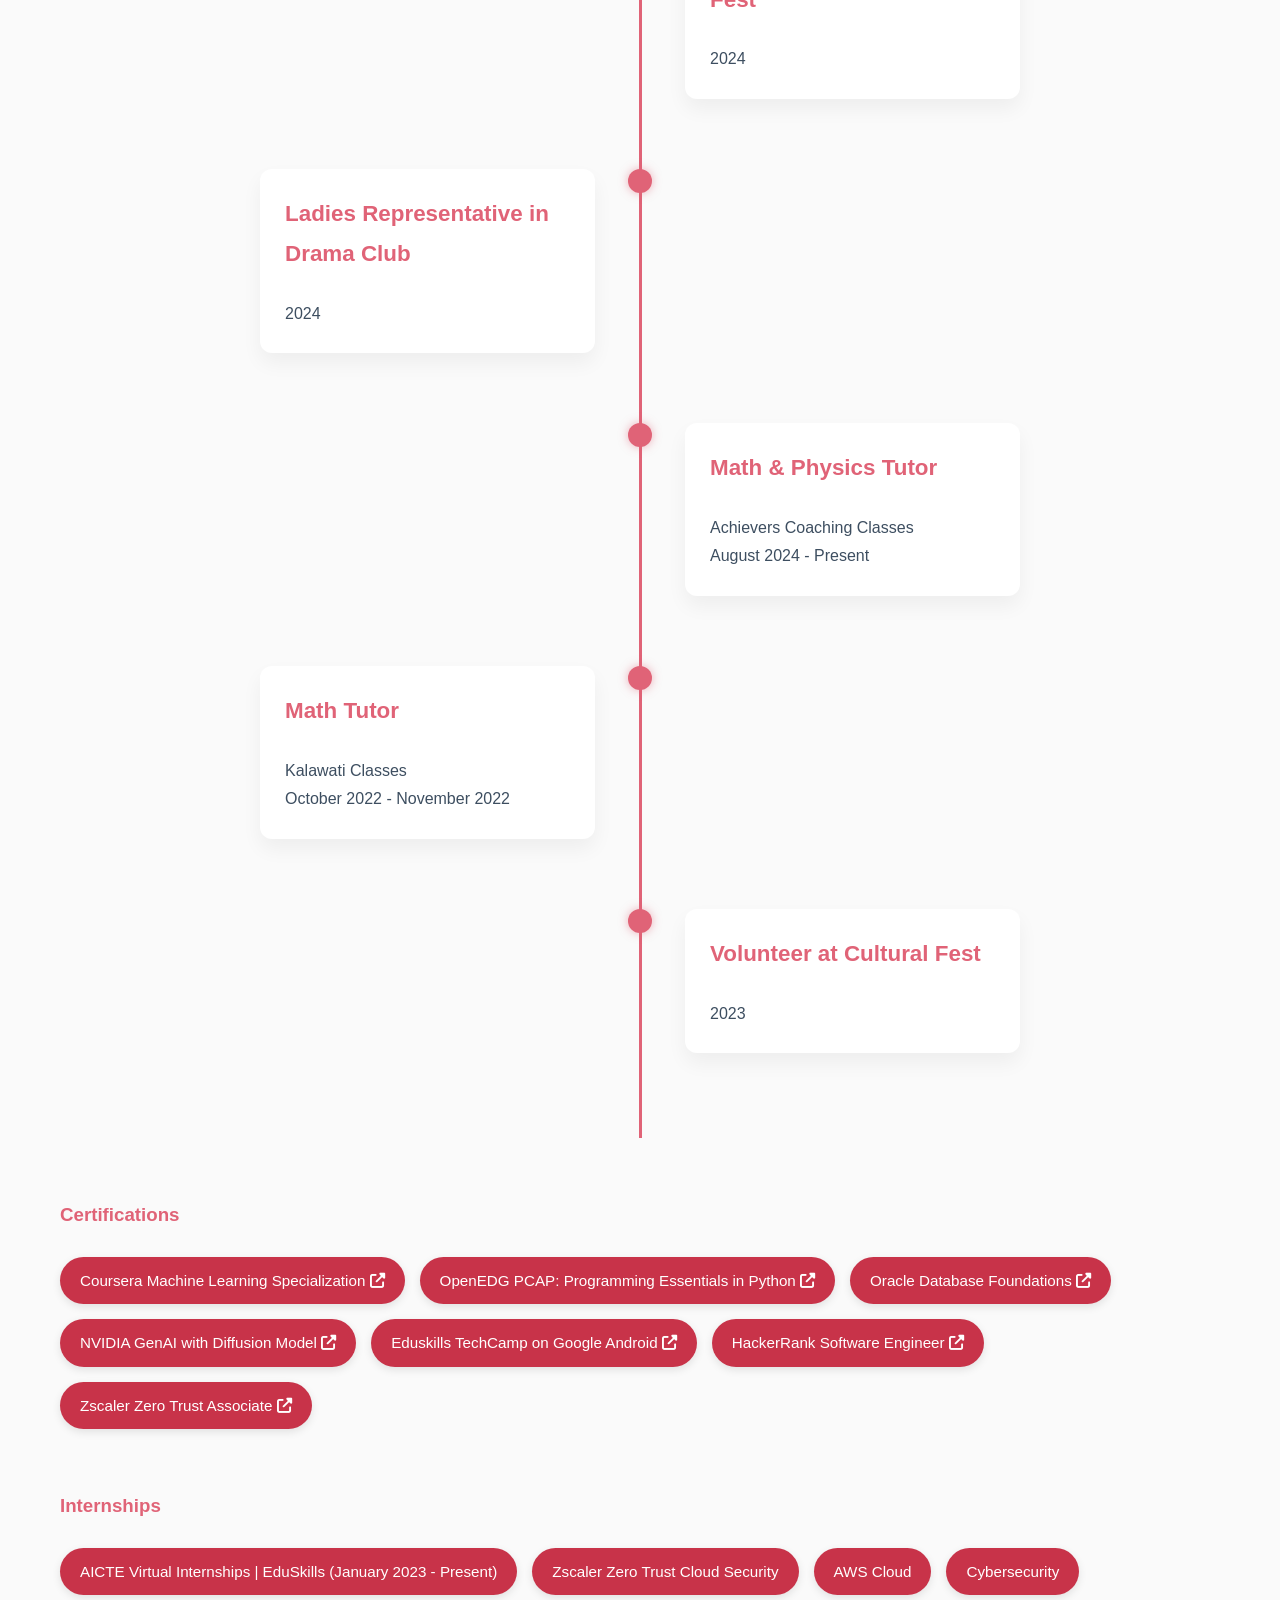
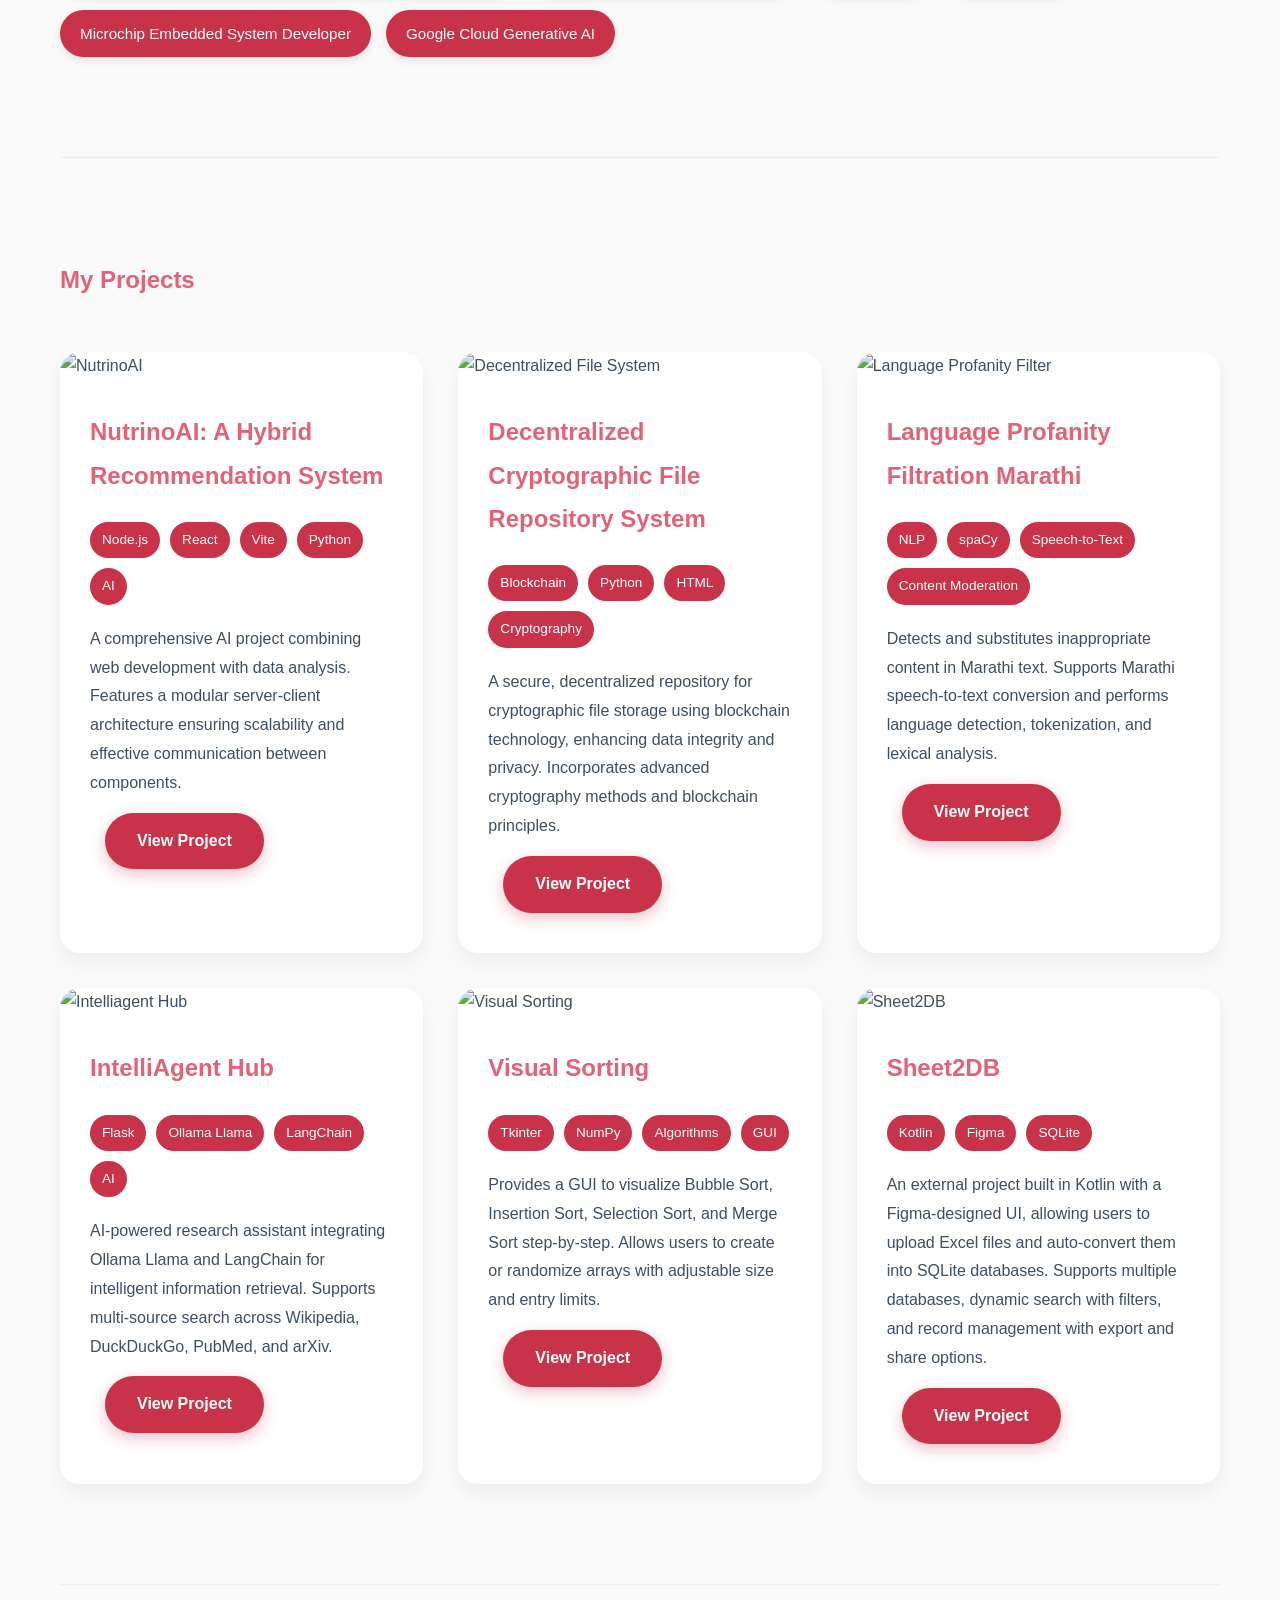
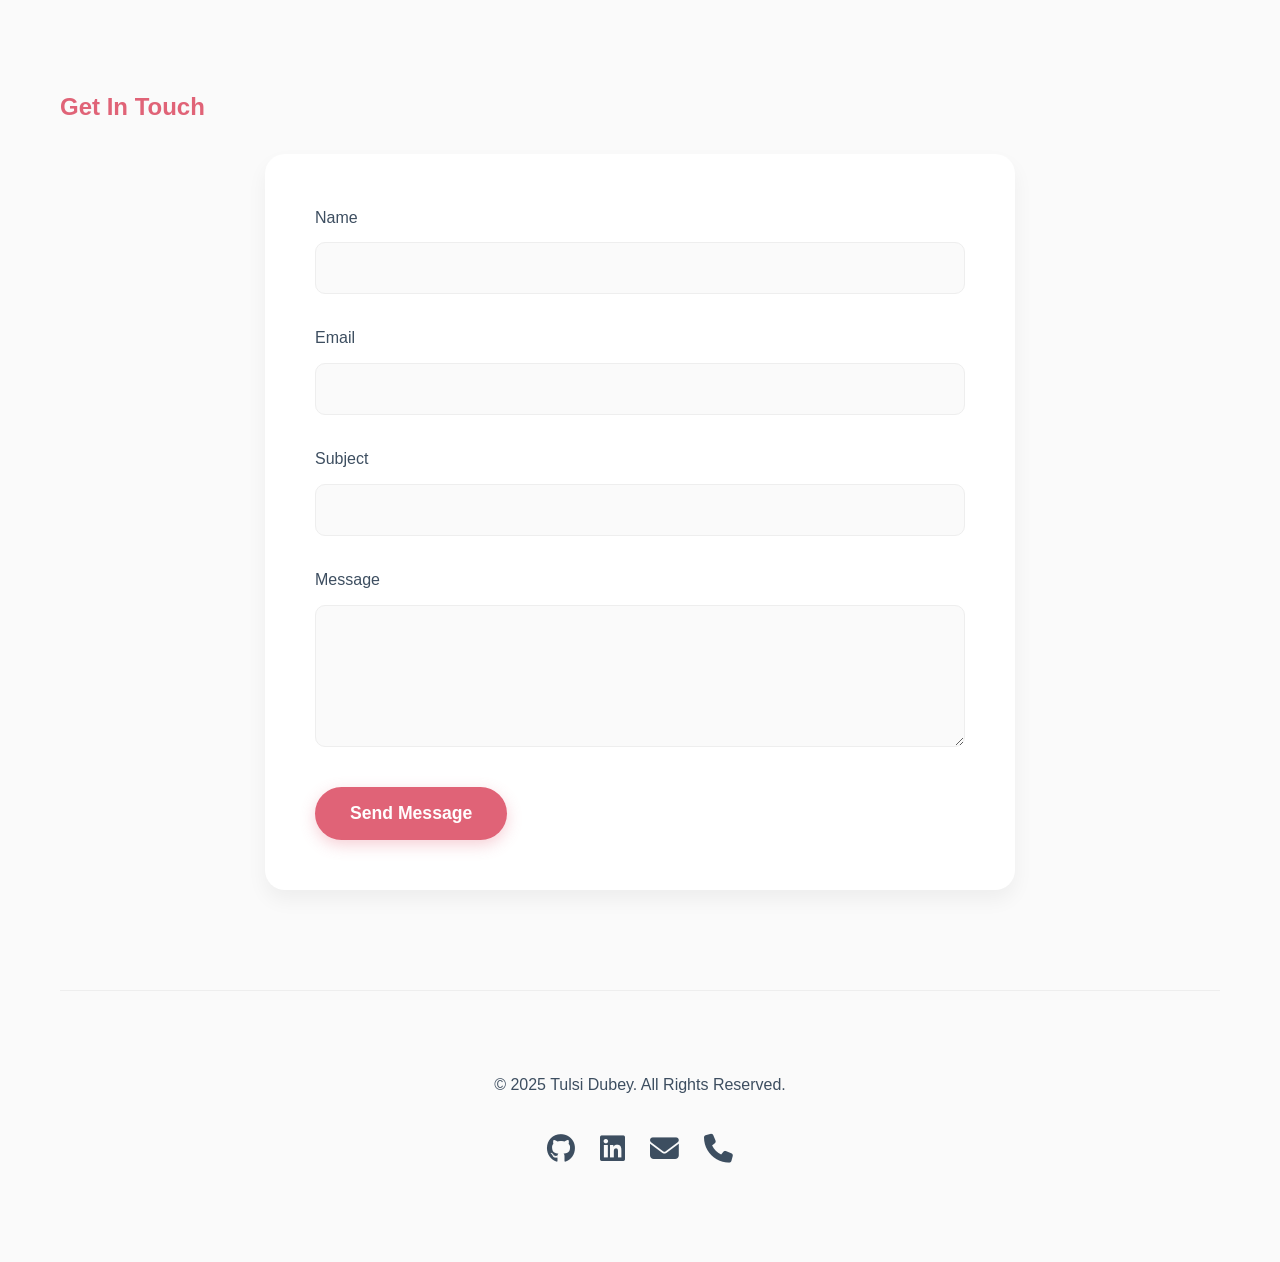
==== commit 6cc6739e: "Your commit message here" ====
--- a/index.html
+++ b/index.html
@@ -7,574 +7,7 @@
     <link rel="stylesheet" href="https://cdnjs.cloudflare.com/ajax/libs/font-awesome/6.2.0/css/all.min.css">
     <link rel="stylesheet" href="https://cdnjs.cloudflare.com/ajax/libs/animate.css/4.1.1/animate.min.css">
     <link rel="icon" type="image/png" href="https://img.icons8.com/color/48/000000/source-code.png">
-    <style>
-        /* Basic reset */
-        * {
-            margin: 0;
-            padding: 0;
-            box-sizing: border-box;
-            transition: all 0.3s ease;
-        }
-
-        :root {
-            /* Updated color scheme based on Image 2 */
-            --bg-color: #fafafa;
-            --text-color: #3d4e60;
-            --accent-color: #e06377;
-            --secondary-color: #c83349;
-            --card-bg: #ffffff;
-            --card-shadow: 0 10px 20px rgba(0,0,0,0.05);
-            --border-color: #eee;
-            --gradient-top: #f9d5ca;
-            --gradient-middle: #e06377;
-            --gradient-dark: #41597f;
-        }
-        
-        [data-theme="dark"] {
-            --bg-color: #233142;
-            --text-color: #f9f9f9;
-            --accent-color: #e06377;
-            --secondary-color: #c83349;
-            --card-bg: #455d7a;
-            --card-shadow: 0 10px 20px rgba(0,0,0,0.2);
-            --border-color: #5a6b7f;
-            --gradient-top: #455d7a;
-            --gradient-middle: #e06377;
-            --gradient-dark: #233142;
-        }
-        
-        body {
-            font-family: 'Poppins', sans-serif;
-            line-height: 1.6;
-            color: var(--text-color);
-            background-color: var(--bg-color);
-            max-width: 1200px;
-            margin: 0 auto;
-            padding: 0 20px;
-        }
-        
-        header {
-            display: flex;
-            justify-content: space-between;
-            align-items: center;
-            padding: 20px 0;
-            border-bottom: 1px solid var(--border-color);
-            position: sticky;
-            top: 0;
-            background-color: var(--bg-color);
-            z-index: 1000;
-        }
-        
-        .logo {
-            font-weight: bold;
-            font-size: 1.5rem;
-            color: var(--accent-color);
-        }
-        
-        nav ul {
-            display: flex;
-            list-style: none;
-        }
-        
-        nav ul li {
-            margin-left: 20px;
-        }
-        
-        nav ul li a {
-            text-decoration: none;
-            color: var(--text-color);
-            font-weight: 500;
-            position: relative;
-        }
-        
-        nav ul li a:after {
-            content: '';
-            position: absolute;
-            width: 0;
-            height: 2px;
-            background: var(--accent-color);
-            left: 0;
-            bottom: -5px;
-            transition: width 0.3s;
-        }
-        
-        nav ul li a:hover:after {
-            width: 100%;
-        }
-        
-        nav ul li a:hover {
-            color: var(--accent-color);
-        }
-        
-        section {
-            padding: 80px 0;
-            border-bottom: 1px solid var(--border-color);
-        }
-        
-        h1, h2, h3 {
-            margin-bottom: 20px;
-            color: var(--accent-color);
-        }
-        
-        .hero {
-            text-align: center;
-            padding: 120px 0;
-            position: relative;
-            overflow: hidden;
-            background: linear-gradient(135deg, var(--gradient-top), var(--gradient-middle), var(--gradient-dark));
-            color: white;
-            border-radius: 0 0 30px 30px;
-        }
-        
-        .hero h1 {
-            font-size: 3.5rem;
-            margin-bottom: 20px;
-            animation: fadeInDown 1s;
-            color: white;
-            position: relative;
-            z-index: 2;
-        }
-        
-        .hero p {
-            font-size: 1.4rem;
-            color: white;
-            max-width: 600px;
-            margin: 0 auto 30px;
-            opacity: 0.9;
-            animation: fadeInUp 1s;
-            position: relative;
-            z-index: 2;
-        }
-        
-        .btn {
-            display: inline-block;
-            background: var(--accent-color);
-            color: white;
-            padding: 12px 30px;
-            border-radius: 50px;
-            text-decoration: none;
-            font-weight: bold;
-            margin-top: 20px;
-            box-shadow: 0 5px 15px rgba(224, 99, 119, 0.3);
-            border: 2px solid transparent;
-            position: relative;
-            z-index: 2;
-        }
-        
-        .btn:hover {
-            transform: translateY(-3px);
-            box-shadow: 0 8px 20px rgba(224, 99, 119, 0.4);
-            background: transparent;
-            border: 2px solid white;
-        }
-        
-        .about-content {
-            display: flex;
-            align-items: center;
-            gap: 60px;
-        }
-        
-        .profile-img {
-            width: 300px;
-            height: 300px;
-            border-radius: 20px;
-            object-fit: cover;
-            border: 5px solid var(--accent-color);
-            box-shadow: var(--card-shadow);
-        }
-        
-        .about-text h3 {
-            margin-top: 30px;
-        }
-        
-        .skills {
-            display: flex;
-            flex-wrap: wrap;
-            gap: 12px;
-            margin-top: 20px;
-        }
-        
-        .skill-tag {
-            background-color: var(--secondary-color);
-            color: white;
-            padding: 8px 16px;
-            border-radius: 50px;
-            font-size: 0.9rem;
-            box-shadow: 0 3px 6px rgba(0,0,0,0.1);
-        }
-        
-        .skill-tag:hover {
-            transform: translateY(-3px);
-            box-shadow: 0 5px 10px rgba(0,0,0,0.2);
-        }
-        
-        .skill-category {
-            margin-bottom: 20px;
-            width: 100%;
-        }
-        
-        .skill-category h4 {
-            margin-bottom: 10px;
-            color: var(--text-color);
-            font-weight: 600;
-        }
-        
-        .education, .experience {
-            margin-top: 50px;
-        }
-        
-        .timeline {
-            position: relative;
-            max-width: 800px;
-            margin: 0 auto;
-            padding: 20px 0;
-        }
-        
-        .timeline::after {
-            content: '';
-            position: absolute;
-            width: 2px;
-            background: var(--accent-color);
-            top: 0;
-            bottom: 0;
-            left: 50%;
-            margin-left: -1px;
-        }
-        
-        .timeline-item {
-            padding: 10px 40px;
-            position: relative;
-            width: 50%;
-            box-sizing: border-box;
-            margin-bottom: 30px;
-        }
-        
-        .timeline-item:nth-child(odd) {
-            left: 0;
-        }
-        
-        .timeline-item:nth-child(even) {
-            left: 50%;
-        }
-        
-        .timeline-item::after {
-            content: '';
-            position: absolute;
-            width: 20px;
-            height: 20px;
-            background: var(--accent-color);
-            border-radius: 50%;
-            top: 15px;
-            right: -10px;
-            z-index: 1;
-        }
-        
-        .timeline-item:nth-child(even)::after {
-            left: -10px;
-        }
-        
-        .timeline-content {
-            padding: 20px;
-            background: var(--card-bg);
-            border-radius: 10px;
-            box-shadow: var(--card-shadow);
-        }
-        
-        .timeline-content h3 {
-            margin-top: 0;
-        }
-        
-        .projects {
-            display: grid;
-            grid-template-columns: repeat(auto-fill, minmax(340px, 1fr));
-            gap: 30px;
-            margin-top: 40px;
-        }
-        
-        .project-card {
-            background: var(--card-bg);
-            border-radius: 15px;
-            overflow: hidden;
-            box-shadow: var(--card-shadow);
-            transition: transform 0.4s ease;
-            perspective: 1000px;
-        }
-        
-        .project-card:hover {
-            transform: translateY(-10px);
-            box-shadow: 0 15px 30px rgba(0,0,0,0.15);
-        }
-        
-        .project-card-inner {
-            position: relative;
-            transform-style: preserve-3d;
-            transition: transform 0.3s ease;
-        }
-        
-        .project-card:hover .project-card-inner {
-            transform: rotateY(5deg) rotateX(5deg);
-        }
-        
-        .project-img {
-            width: 100%;
-            height: 200px;
-            object-fit: cover;
-        }
-        
-        .project-info {
-            padding: 25px;
-        }
-        
-        .project-info h3 {
-            margin-top: 0;
-        }
-        
-        .project-tech {
-            display: flex;
-            flex-wrap: wrap;
-            gap: 8px;
-            margin: 15px 0;
-        }
-        
-        .project-tech span {
-            background: var(--secondary-color);
-            color: white;
-            padding: 5px 10px;
-            border-radius: 50px;
-            font-size: 0.8rem;
-        }
-        
-        .contact-form {
-            max-width: 700px;
-            margin: 0 auto;
-            background: var(--card-bg);
-            padding: 40px;
-            border-radius: 15px;
-            box-shadow: var(--card-shadow);
-        }
-        
-        .form-group {
-            margin-bottom: 25px;
-        }
-        
-        label {
-            display: block;
-            margin-bottom: 8px;
-            font-weight: 500;
-        }
-        
-        input, textarea {
-            width: 100%;
-            padding: 15px;
-            border: 1px solid var(--border-color);
-            border-radius: 8px;
-            font-size: 1rem;
-            background: var(--bg-color);
-            color: var(--text-color);
-        }
-        
-        input:focus, textarea:focus {
-            outline: none;
-            border-color: var(--accent-color);
-            box-shadow: 0 0 0 3px rgba(224, 99, 119, 0.1);
-        }
-        
-        button {
-            background-color: var(--accent-color);
-            color: white;
-            border: none;
-            padding: 15px 30px;
-            border-radius: 50px;
-            cursor: pointer;
-            font-size: 1rem;
-            font-weight: bold;
-            box-shadow: 0 5px 15px rgba(224, 99, 119, 0.3);
-        }
-        
-        button:hover {
-            background-color: var(--secondary-color);
-            transform: translateY(-3px);
-        }
-        
-        footer {
-            text-align: center;
-            padding: 60px 0;
-            color: var(--text-color);
-        }
-        
-        .social-links {
-            display: flex;
-            justify-content: center;
-            gap: 20px;
-            margin-top: 20px;
-        }
-        
-        .social-links a {
-            color: var(--text-color);
-            font-size: 1.5rem;
-            transition: color 0.3s;
-        }
-        
-        .social-links a:hover {
-            color: var(--accent-color);
-        }
-        
-        .theme-toggle {
-            position: fixed;
-            bottom: 20px;
-            right: 20px;
-            background: var(--accent-color);
-            color: white;
-            width: 50px;
-            height: 50px;
-            border-radius: 50%;
-            display: flex;
-            align-items: center;
-            justify-content: center;
-            cursor: pointer;
-            box-shadow: 0 5px 15px rgba(0,0,0,0.2);
-            z-index: 1000;
-        }
-        
-        .theme-toggle:hover {
-            transform: scale(1.1);
-        }
-        
-        .scroll-top {
-            position: fixed;
-            bottom: 80px;
-            right: 20px;
-            background: var(--secondary-color);
-            color: white;
-            width: 50px;
-            height: 50px;
-            border-radius: 50%;
-            display: flex;
-            align-items: center;
-            justify-content: center;
-            cursor: pointer;
-            box-shadow: 0 5px 15px rgba(0,0,0,0.2);
-            z-index: 1000;
-            opacity: 0;
-            visibility: hidden;
-            transition: opacity 0.3s, visibility 0.3s;
-        }
-        
-        .scroll-top.active {
-            opacity: 1;
-            visibility: visible;
-        }
-        
-        .scroll-top:hover {
-            transform: scale(1.1);
-        }
-        
-        /* Hero Canvas for 3D Animation */
-        #hero-canvas {
-            position: absolute;
-            top: 0;
-            left: 0;
-            width: 100%;
-            height: 100%;
-            z-index: 1;
-            opacity: 0.5;
-        }
-        
-        /* Responsive design */
-        @media (max-width: 992px) {
-            .timeline::after {
-                left: 31px;
-            }
-            
-            .timeline-item {
-                width: 100%;
-                padding-left: 70px;
-                padding-right: 25px;
-            }
-            
-            .timeline-item:nth-child(even) {
-                left: 0;
-            }
-            
-            .timeline-item::after {
-                left: 21px;
-                right: auto;
-            }
-            
-            .project-card:hover .project-card-inner {
-                transform: none; /* Disable 3D tilt on smaller screens */
-            }
-        }
-        
-        @media (max-width: 768px) {
-            header {
-                flex-direction: column;
-            }
-            
-            nav ul {
-                margin-top: 20px;
-                flex-wrap: wrap;
-                justify-content: center;
-            }
-            
-            nav ul li {
-                margin: 5px 10px;
-            }
-            
-            .about-content {
-                flex-direction: column;
-                text-align: center;
-            }
-            
-            .hero h1 {
-                font-size: 2.5rem;
-            }
-            
-            .skills {
-                justify-content: center;
-            }
-        }
-        
-        /* Animation classes */
-        .fadeIn {
-            animation: fadeIn 1s;
-        }
-        
-        .fadeInUp {
-            animation: fadeInUp 1s;
-        }
-        
-        .fadeInDown {
-            animation: fadeInDown 1s;
-        }
-        
-        @keyframes fadeIn {
-            from { opacity: 0; }
-            to { opacity: 1; }
-        }
-        
-        @keyframes fadeInUp {
-            from { 
-                opacity: 0;
-                transform: translateY(20px);
-            }
-            to { 
-                opacity: 1;
-                transform: translateY(0);
-            }
-        }
-        
-        @keyframes fadeInDown {
-            from { 
-                opacity: 0;
-                transform: translateY(-20px);
-            }
-            to { 
-                opacity: 1;
-                transform: translateY(0);
-            }
-        }
-    </style>
+    <link rel="stylesheet" href="styles.css">
 </head>
 <body>
     <header>
@@ -590,23 +23,29 @@
     </header>
 
     <section id="home" class="hero">
-        <canvas id="hero-canvas"></canvas>
-        <h1 class="animate__animated animate__fadeInDown">Tulsi Dubey</h1>
-        <p class="animate__animated animate__fadeInUp">Computer Science Engineering (AIML) Student & Developer</p>
-        <a href="#contact" class="btn animate__animated animate__fadeInUp">Get In Touch</a>
-        <a href="TulsiDubey.pdf" download class="btn animate__animated animate__fadeInUp">Download Resume</a>
+        <div class="bubble-container">
+            <div class="bubble" data-emoji="💧"></div>
+            <div class="bubble" data-emoji="💧"></div>
+            <div class="bubble" data-emoji="💧"></div>
+            <div class="bubble" data-emoji="💧"></div>
+            <div class="bubble" data-emoji="💧"></div>
+            <div class="bubble" data-emoji="💧"></div>
+        </div>
+        <h1>Tulsi Dubey</h1>
+        <p>Computer Science Engineering (AIML) Student & Developer</p>
+        <a href="#contact" class="btn">Get In Touch</a>
+        <a href="TulsiDubey.pdf" download class="btn">Download Resume</a>
     </section>
 
     <section id="about">
-        <h2 class="fadeIn">About Me</h2>
+        <h2>About Me</h2>
         <div class="about-content">
-            <img src="TulsiDubeypic.png" alt="Tulsi Dubey" class="profile-img fadeInUp">
+            <img src="TulsiDubeypic.png" alt="Tulsi Dubey" class="profile-img">
             <div class="about-text">
-                <p class="fadeIn">I’m passionate about innovation and problem-solving, always striving to create meaningful solutions.</p>
-                <p class="fadeIn">With a strong focus on continuous learning and collaboration, I embrace new challenges and opportunities for growth.</p>
-                
-                <h3 class="fadeIn">Technical Skills</h3>
-                
+                <p>I am Tulsi Dubey, a Computer Science Engineering student specializing in Artificial Intelligence and Machine Learning at A.P. Shah Institute of Technology. I excel in developing innovative solutions, with expertise in Python, C, Machine Learning, Deep Learning, TensorFlow, NLP, and web technologies like HTML, CSS, Django, Flask, and JavaScript. My projects, such as NutrinoAI—a hybrid recommendation system—and IntelliAgent Hub—an AI-powered research assistant—demonstrate my ability to integrate AI with scalable web architectures. I have hands-on experience as AIML Association Secretary, alongside skills in databases (MySQL, Firebase) and tools like Docker, AWS, and Git, honed through internships in AI, cloud, and cybersecurity. I am driven to create impactful, tech-driven solutions through continuous learning and collaboration.</p>
+
+                <h3>Technical Skills</h3>
+
                 <div class="skill-category">
                     <h4>Programming Languages</h4>
                     <div class="skills">
@@ -614,7 +53,7 @@
                         <span class="skill-tag">C</span>
                     </div>
                 </div>
-                
+
                 <div class="skill-category">
                     <h4>AI & Machine Learning</h4>
                     <div class="skills">
@@ -626,7 +65,7 @@
                         <span class="skill-tag">Natural Language Processing</span>
                     </div>
                 </div>
-                
+
                 <div class="skill-category">
                     <h4>Web Development</h4>
                     <div class="skills">
@@ -635,11 +74,11 @@
                         <span class="skill-tag">Django</span>
                         <span class="skill-tag">Flask</span>
                         <span class="skill-tag">FastAPI</span>
-                        <span class="skill-tag">Javascript</span>
-                        <span class="skill-tag">Typescript</span>
-                    </div>
-                </div>
-                
+                        <span class="skill-tag">JavaScript</span>
+                        <span class="skill-tag">TypeScript</span>
+                    </div>
+                </div>
+
                 <div class="skill-category">
                     <h4>Database Technologies</h4>
                     <div class="skills">
@@ -648,7 +87,7 @@
                         <span class="skill-tag">Google Cloud</span>
                     </div>
                 </div>
-                
+
                 <div class="skill-category">
                     <h4>Tools & Infrastructure</h4>
                     <div class="skills">
@@ -661,36 +100,36 @@
                 </div>
             </div>
         </div>
-        
+
         <div class="education">
-            <h3 class="fadeIn">Education</h3>
+            <h3>Education</h3>
             <div class="timeline">
                 <div class="timeline-item">
                     <div class="timeline-content">
-                        <h3>B.E Computer Science Engineering (AIML)</h3>
-                        <p>A. P. Shah Institute of Technology</p>
+                        <h3>B.E. Computer Science Engineering (AIML)</h3>
+                        <p>A.P. Shah Institute of Technology</p>
                         <p>CGPA: 7.81</p>
                         <p>July 2022 – May 2026</p>
                     </div>
                 </div>
                 <div class="timeline-item">
                     <div class="timeline-content">
-                        <h3>XII</h3>
-                        <p>BHAVANS COLLEGE, Andheri</p>
+                        <h3>HSC (Class XII)</h3>
+                        <p>Bhavan's College, Andheri</p>
                         <p>64.50%</p>
                         <p>May 2021 – May 2022</p>
                     </div>
                 </div>
             </div>
         </div>
-        
+
         <div class="experience">
-            <h3 class="fadeIn">Experience</h3>
+            <h3>Experience</h3>
             <div class="timeline">
                 <div class="timeline-item">
                     <div class="timeline-content">
                         <h3>AIML Association Secretary</h3>
-                        <p>2024-25</p>
+                        <p>2024-2025</p>
                     </div>
                 </div>
                 <div class="timeline-item">
@@ -709,14 +148,14 @@
                     <div class="timeline-content">
                         <h3>Math & Physics Tutor</h3>
                         <p>Achievers Coaching Classes</p>
-                        <p>Aug 2024 - Present</p>
+                        <p>August 2024 - Present</p>
                     </div>
                 </div>
                 <div class="timeline-item">
                     <div class="timeline-content">
                         <h3>Math Tutor</h3>
                         <p>Kalawati Classes</p>
-                        <p>Oct 2022 - Nov 2022</p>
+                        <p>October 2022 - November 2022</p>
                     </div>
                 </div>
                 <div class="timeline-item">
@@ -727,36 +166,37 @@
                 </div>
             </div>
         </div>
-        
+
         <div class="education">
-            <h3 class="fadeIn">Certifications</h3>
+            <h3>Certifications</h3>
             <div class="skills">
-                <span class="skill-tag">Coursera Machine Learning Specialization</span> <https://www.coursera.org/account/accomplishments/specialization/R60HTEBBYMBR?utm_source=link&utm_medium=certificate&utm_content=cert_image&utm_campaign=sharing_cta&utm_product=s12n>
-                <span class="skill-tag">OpenEDG PCAP: Programming Essentials in Python</span> <https://www.linkedin.com/in/tulsi-dubey-10a635269/details/certifications/1722092502959/single-media-viewer/?profileId=ACoAAEHEbVoBQofsqUkD4zyw5d09ujGfhlZdTgM>
-                <span class="skill-tag">Oracle Database Foundations</span> <https://www.linkedin.com/in/tulsi-dubey-10a635269/details/certifications/1722095490103/single-media-viewer/?profileId=ACoAAEHEbVoBQofsqUkD4zyw5d09ujGfhlZdTgM>
-                <span class="skill-tag">NVIDIA GenAI with Diffusion Model</span> <https://www.linkedin.com/in/tulsi-dubey-10a635269/details/certifications/1745735773083/single-media-viewer/?profileId=ACoAAEHEbVoBQofsqUkD4zyw5d09ujGfhlZdTgM>
-                <span class="skill-tag">Eduskills TechCamp on Google Android</span> <https://www.linkedin.com/in/tulsi-dubey-10a635269/details/certifications/1722160775411/single-media-viewer/?profileId=ACoAAEHEbVoBQofsqUkD4zyw5d09ujGfhlZdTgM>
-                <span class="skill-tag">HackerRank Software Engineer</span> <https://www.linkedin.com/in/tulsi-dubey-10a635269/details/certifications/1742739599070/single-media-viewer/?profileId=ACoAAEHEbVoBQofsqUkD4zyw5d09ujGfhlZdTgM>
-                <span class="skill-tag">Zscalar Zero Trust Associate</span> <https://verify.skilljar.com/c/8q34ua2d8cno>
-            </div>
-        </div>
-        
+                <span class="skill-tag">Coursera Machine Learning Specialization <a href="https://www.coursera.org/account/accomplishments/specialization/R60HTEBBYMBR" target="_blank"><i class="fas fa-external-link-alt"></i></a></span>
+                <span class="skill-tag">OpenEDG PCAP: Programming Essentials in Python <a href="https://www.linkedin.com/in/tulsi-dubey-10a635269/details/certifications/1722092502959/single-media-viewer/" target="_blank"><i class="fas fa-external-link-alt"></i></a></span>
+                <span class="skill-tag">Oracle Database Foundations <a href="https://www.linkedin.com/in/tulsi-dubey-10a635269/details/certifications/1722095490103/single-media-viewer/" target="_blank"><i class="fas fa-external-link-alt"></i></a></span>
+                <span class="skill-tag">NVIDIA GenAI with Diffusion Model <a href="https://www.linkedin.com/in/tulsi-dubey-10a635269/details/certifications/1745735773083/single-media-viewer/" target="_blank"><i class="fas fa-external-link-alt"></i></a></span>
+                <span class="skill-tag">Eduskills TechCamp on Google Android <a href="https://www.linkedin.com/in/tulsi-dubey-10a635269/details/certifications/1722160775411/single-media-viewer/" target="_blank"><i class="fas fa-external-link-alt"></i></a></span>
+                <span class="skill-tag">HackerRank Software Engineer <a href="https://www.linkedin.com/in/tulsi-dubey-10a635269/details/certifications/1742739599070/single-media-viewer/" target="_blank"><i class="fas fa-external-link-alt"></i></a></span>
+                <span class="skill-tag">Zscaler Zero Trust Associate <a href="https://verify.skilljar.com/c/8q34ua2d8cno" target="_blank"><i class="fas fa-external-link-alt"></i></a></span>
+            </div>
+        </div>
+
         <div class="education">
-            <h3 class="fadeIn">Internships</h3>
+            <h3>Internships</h3>
             <div class="skills">
-                <span class="skill-tag">AICTE Virtual Internships | Eduskills (Jan 2023 - Present)</span>
-                <span class="skill-tag">ZSCALER ZERO TRUST CLOUD SECURITY</span>
-                <span class="skill-tag">AWS CLOUD</span>
-                <span class="skill-tag">CYBERSECURITY</span>
-                <span class="skill-tag">MICROCHIP EMBEDDED SYSTEM DEVELOPER</span>
-                <span class="skill-tag">GOOGLE CLOUD GENERATIVE-AI</span>
+                <span class="skill-tag">AICTE Virtual Internships | EduSkills (January 2023 - Present)</span>
+                <span class="skill-tag">Zscaler Zero Trust Cloud Security</span>
+                <span class="skill-tag">AWS Cloud</span>
+                <span class="skill-tag">Cybersecurity</span>
+                <span class="skill-tag">Microchip Embedded System Developer</span>
+                <span class="skill-tag">Google Cloud Generative AI</span>
             </div>
         </div>
     </section>
+
     <section id="projects">
-        <h2 class="fadeIn">My Projects</h2>
+        <h2>My Projects</h2>
         <div class="projects">
-            <div class="project-card fadeInUp">
+            <div class="project-card">
                 <div class="project-card-inner">
                     <img src="https://img.icons8.com/color/400/000000/artificial-intelligence.png" alt="NutrinoAI" class="project-img">
                     <div class="project-info">
@@ -769,12 +209,12 @@
                             <span>AI</span>
                         </div>
                         <p>A comprehensive AI project combining web development with data analysis. Features a modular server-client architecture ensuring scalability and effective communication between components.</p>
-                        <a href="https://github.com/Psp2705/Nutrino-AI" target="_blank" class="btn">View Project</a>
-                    </div>
-                </div>
-            </div>
-            
-            <div class="project-card fadeInUp">
+                        <a href="https://github.com/Psp2705/Nutrino-AI" target="_blank" class="btn project-btn" onclick="console.log('NutrinoAI View Project clicked')">View Project</a>
+                    </div>
+                </div>
+            </div>
+
+            <div class="project-card">
                 <div class="project-card-inner">
                     <img src="https://img.icons8.com/color/400/000000/blockchain-technology.png" alt="Decentralized File System" class="project-img">
                     <div class="project-info">
@@ -786,16 +226,16 @@
                             <span>Cryptography</span>
                         </div>
                         <p>A secure, decentralized repository for cryptographic file storage using blockchain technology, enhancing data integrity and privacy. Incorporates advanced cryptography methods and blockchain principles.</p>
-                        <a href="https://github.com/Sidra51/Decentralized-Cryptographic-File-Repository-Using-Blockchain" target="_blank" class="btn">View Project</a>
-                    </div>
-                </div>
-            </div>
-            
-            <div class="project-card fadeInUp">
+                        <a href="https://github.com/Sidra51/Decentralized-Cryptographic-File-Repository-Using-Blockchain" target="_blank" class="btn project-btn" onclick="console.log('Decentralized File System View Project clicked')">View Project</a>
+                    </div>
+                </div>
+            </div>
+
+            <div class="project-card">
                 <div class="project-card-inner">
                     <img src="https://img.icons8.com/color/400/000000/language.png" alt="Language Profanity Filter" class="project-img">
                     <div class="project-info">
-                        <h3>Language Profanity Filteration Marathi</h3>
+                        <h3>Language Profanity Filtration Marathi</h3>
                         <div class="project-tech">
                             <span>NLP</span>
                             <span>spaCy</span>
@@ -803,29 +243,29 @@
                             <span>Content Moderation</span>
                         </div>
                         <p>Detects and substitutes inappropriate content in Marathi text. Supports Marathi speech-to-text conversion and performs language detection, tokenization, and lexical analysis.</p>
-                        <a href="https://github.com/TulsiDubey/Language-Profanity-filteration-Marathi-" target="_blank" class="btn">View Project</a>
-                    </div>
-                </div>
-            </div>
-            
-            <div class="project-card fadeInUp">
+                        <a href="https://github.com/TulsiDubey/Language-Profanity-filteration-Marathi-" target="_blank" class="btn project-btn" onclick="console.log('Language Profanity Filter View Project clicked')">View Project</a>
+                    </div>
+                </div>
+            </div>
+
+            <div class="project-card">
                 <div class="project-card-inner">
                     <img src="https://img.icons8.com/color/400/000000/artificial-intelligence.png" alt="Intelliagent Hub" class="project-img">
                     <div class="project-info">
-                        <h3>Intelliagent Hub</h3>
+                        <h3>IntelliAgent Hub</h3>
                         <div class="project-tech">
                             <span>Flask</span>
                             <span>Ollama Llama</span>
                             <span>LangChain</span>
                             <span>AI</span>
                         </div>
-                        <p>AI-Powered Research Assistant integrating Ollama Llama and LangChain for intelligent information retrieval. Supports multi-source search across Wikipedia, DuckDuckGo, PubMed, and arXiv.</p>
-                        <a href="https://github.com/TulsiDubey/IntelliAgent-Hub" target="_blank" class="btn">View Project</a>
-                    </div>
-                </div>
-            </div>
-            
-            <div class="project-card fadeInUp">
+                        <p>AI-powered research assistant integrating Ollama Llama and LangChain for intelligent information retrieval. Supports multi-source search across Wikipedia, DuckDuckGo, PubMed, and arXiv.</p>
+                        <a href="https://github.com/TulsiDubey/IntelliAgent-Hub" target="_blank" class="btn project-btn" onclick="console.log('IntelliAgent Hub View Project clicked')">View Project</a>
+                    </div>
+                </div>
+            </div>
+
+            <div class="project-card">
                 <div class="project-card-inner">
                     <img src="https://img.icons8.com/color/400/000000/sort.png" alt="Visual Sorting" class="project-img">
                     <div class="project-info">
@@ -837,12 +277,12 @@
                             <span>GUI</span>
                         </div>
                         <p>Provides a GUI to visualize Bubble Sort, Insertion Sort, Selection Sort, and Merge Sort step-by-step. Allows users to create or randomize arrays with adjustable size and entry limits.</p>
-                        <a href="https://github.com/TulsiDubey/Visual-sorting" target="_blank" class="btn">View Project</a>
-                    </div>
-                </div>
-            </div>
-            
-            <div class="project-card fadeInUp">
+                        <a href="https://github.com/TulsiDubey/Visual-sorting" target="_blank" class="btn project-btn" onclick="console.log('Visual Sorting View Project clicked')">View Project</a>
+                    </div>
+                </div>
+            </div>
+
+            <div class="project-card">
                 <div class="project-card-inner">
                     <img src="https://img.icons8.com/color/400/000000/database.png" alt="Sheet2DB" class="project-img">
                     <div class="project-info">
@@ -852,8 +292,8 @@
                             <span>Figma</span>
                             <span>SQLite</span>
                         </div>
-                        <p>This external project, built in Kotlin with a Figma-designed UI, lets users upload Excel files and auto-convert them into SQLite databases. It supports multiple databases, dynamic search with filters, and record management, with options to export or share results, making data handling simple and efficient.</p>
-                        <a href="https://github.com/TulsiDubey/Sheet2DB" target="_blank" class="btn">View Project</a>
+                        <p>An external project built in Kotlin with a Figma-designed UI, allowing users to upload Excel files and auto-convert them into SQLite databases. Supports multiple databases, dynamic search with filters, and record management with export and share options.</p>
+                        <a href="https://github.com/TulsiDubey/Sheet2DB" target="_blank" class="btn project-btn" onclick="console.log('Sheet2DB View Project clicked')">View Project</a>
                     </div>
                 </div>
             </div>
@@ -861,8 +301,8 @@
     </section>
 
     <section id="contact">
-        <h2 class="fadeIn">Get In Touch</h2>
-        <div class="contact-form fadeInUp">
+        <h2>Get In Touch</h2>
+        <div class="contact-form">
             <form id="contactForm">
                 <div class="form-group">
                     <label for="name">Name</label>
@@ -878,7 +318,7 @@
                 </div>
                 <div class="form-group">
                     <label for="message">Message</label>
-                    <textarea id="message" name="message" rows="5" required></textarea>
+                    <textarea id="message" name="message" rows="6" required></textarea>
                 </div>
                 <button type="submit">Send Message</button>
             </form>
@@ -904,155 +344,6 @@
     </div>
 
     <script src="https://cdn.emailjs.com/dist/email.min.js"></script>
-<script src="https://cdnjs.cloudflare.com/ajax/libs/three.js/r128/three.min.js"></script>
-<script>
-    document.addEventListener('DOMContentLoaded', function() {
-        // Initialize EmailJS with your public key
-        emailjs.init('u21jLDh7xH5tWfYDm');
-
-        // Theme Toggle
-        const themeToggle = document.getElementById('themeToggle');
-        const themeIcon = themeToggle.querySelector('i');
-        
-        themeToggle.addEventListener('click', function() {
-            document.body.dataset.theme = document.body.dataset.theme === 'dark' ? '' : 'dark';
-            themeIcon.className = document.body.dataset.theme === 'dark' ? 'fas fa-sun' : 'fas fa-moon';
-        });
-        
-        // Scroll to Top Button
-        const scrollTop = document.getElementById('scrollTop');
-        
-        window.addEventListener('scroll', function() {
-            if (window.pageYOffset > 300) {
-                scrollTop.classList.add('active');
-            } else {
-                scrollTop.classList.remove('active');
-            }
-        });
-        
-        scrollTop.addEventListener('click', function() {
-            window.scrollTo({
-                top: 0,
-                behavior: 'smooth'
-            });
-        });
-        
-        // Smooth Scrolling for Navigation
-        document.querySelectorAll('a[href^="#"]').forEach(anchor => {
-            anchor.addEventListener('click', function(e) {
-                e.preventDefault();
-                
-                document.querySelector(this.getAttribute('href')).scrollIntoView({
-                    behavior: 'smooth'
-                });
-            });
-        });
-        
-        // Animations on Scroll
-        const observerOptions = {
-            threshold: 0.1
-        };
-        
-        const observer = new IntersectionObserver(function(entries, observer) {
-            entries.forEach(entry => {
-                if (entry.isIntersecting) {
-                    entry.target.classList.add('animate__animated');
-                    
-                    if (entry.target.classList.contains('fadeIn')) {
-                        entry.target.classList.add('animate__fadeIn');
-                    } else if (entry.target.classList.contains('fadeInUp')) {
-                        entry.target.classList.add('animate__fadeInUp');
-                    } else if (entry.target.classList.contains('fadeInDown')) {
-                        entry.target.classList.add('animate__fadeInDown');
-                    }
-                    
-                    observer.unobserve(entry.target);
-                }
-            });
-        }, observerOptions);
-        
-        document.querySelectorAll('.fadeIn, .fadeInUp, .fadeInDown').forEach(el => {
-            observer.observe(el);
-        });
-        
-        // Contact Form Submission
-        const contactForm = document.getElementById('contactForm');
-        
-        contactForm.addEventListener('submit', function(e) {
-            e.preventDefault();
-            
-            const formData = new FormData(contactForm);
-            const name = formData.get('name');
-            const email = formData.get('email');
-            const subject = formData.get('subject');
-            const message = formData.get('message');
-            
-            // Send email using EmailJS
-            emailjs.send('service_1kvmqbm', 'template_80of6df', {
-                from_name: name,
-                from_email: email,
-                subject: subject,
-                message: message,
-                to_email: 'dubeytulsi3@gmail.com'
-            }).then(
-                function(response) {
-                    alert('Message sent successfully!');
-                    contactForm.reset();
-                },
-                function(error) {
-                    alert('Failed to send message. Please try again.');
-                    console.error('EmailJS error:', JSON.stringify(error, null, 2));
-                }
-            );
-        });
-
-        // Three.js 3D Particle Animation for Hero Section
-        const canvas = document.getElementById('hero-canvas');
-        const scene = new THREE.Scene();
-        const camera = new THREE.PerspectiveCamera(75, window.innerWidth / window.innerHeight, 0.1, 1000);
-        const renderer = new THREE.WebGLRenderer({ canvas: canvas, alpha: true });
-        
-        renderer.setSize(window.innerWidth, canvas.offsetHeight);
-        camera.position.z = 50;
-        
-        const particles = [];
-        const particleCount = 100;
-        const geometry = new THREE.SphereGeometry(0.3, 16, 16);
-        const material = new THREE.MeshBasicMaterial({ color: 0xe06377 });
-        
-        for (let i = 0; i < particleCount; i++) {
-            const particle = new THREE.Mesh(geometry, material);
-            particle.position.set(
-                (Math.random() - 0.5) * 100,
-                (Math.random() - 0.5) * 100,
-                (Math.random() - 0.5) * 100
-            );
-            particle.velocity = new THREE.Vector3(
-                (Math.random() - 0.5) * 0.02,
-                (Math.random() - 0.5) * 0.02,
-                (Math.random() - 0.5) * 0.02
-            );
-            scene.add(particle);
-            particles.push(particle);
-        }
-        
-        function animate() {
-            requestAnimationFrame(animate);
-            particles.forEach(particle => {
-                particle.position.add(particle.velocity);
-                if (particle.position.x > 50 || particle.position.x < -50) particle.velocity.x *= -1;
-                if (particle.position.y > 50 || particle.position.y < -50) particle.velocity.y *= -1;
-                if (particle.position.z > 50 || particle.position.z < -50) particle.velocity.z *= -1;
-            });
-            renderer.render(scene, camera);
-        }
-        
-        animate();
-        
-        window.addEventListener('resize', () => {
-            renderer.setSize(window.innerWidth, canvas.offsetHeight);
-            camera.aspect = window.innerWidth / canvas.offsetHeight;
-            camera.updateProjectionMatrix();
-        });
-    });
-</script>+    <script src="script.js"></script>
+</body>
+</html>
--- a/styles.css
+++ b/styles.css
@@ -0,0 +1,776 @@
+/* Basic reset */
+* {
+    margin: 0;
+    padding: 0;
+    box-sizing: border-box;
+    transition: all 0.3s ease;
+}
+
+:root {
+    --bg-color: #fafafa;
+    --text-color: #3d4e60;
+    --accent-color: #e06377;
+    --secondary-color: #c83349;
+    --card-bg: #ffffff;
+    --card-shadow: 0 10px 20px rgba(0,0,0,0.05);
+    --border-color: #eee;
+    --gradient-top: #f9d5ca;
+    --gradient-middle: #e06377;
+    --gradient-dark: #41597f;
+    --heart-glow: rgba(224, 99, 119, 0.8);
+    --sparkle-color: #f9d5ca;
+}
+
+[data-theme="dark"] {
+    --bg-color: #233142;
+    --text-color: #f9f9f9;
+    --accent-color: #e06377;
+    --secondary-color: #c83349;
+    --card-bg: #455d7a;
+    --card-shadow: 0 10px 20px rgba(0,0,0,0.2);
+    --border-color: #5a6b7f;
+    --gradient-top: #455d7a;
+    --gradient-middle: #e06377;
+    --gradient-dark: #233142;
+    --heart-glow: rgba(255, 182, 193, 0.8);
+    --sparkle-color: #e06377;
+}
+
+body {
+    font-family: 'Poppins', sans-serif;
+    line-height: 1.8;
+    color: var(--text-color);
+    background-color: var(--bg-color);
+    max-width: 1200px;
+    margin: 0 auto;
+    padding: 0 20px;
+    position: relative;
+    overflow-x: hidden;
+}
+
+header {
+    display: flex;
+    justify-content: space-between;
+    align-items: center;
+    padding: 20px 0;
+    border-bottom: 1px solid var(--border-color);
+    position: sticky;
+    top: 0;
+    background-color: var(--bg-color);
+    z-index: 1000;
+}
+
+.logo {
+    font-weight: 700;
+    font-size: 1.6rem;
+    color: var(--accent-color);
+}
+
+nav ul {
+    display: flex;
+    list-style: none;
+}
+
+nav ul li {
+    margin-left: 25px;
+}
+
+nav ul li a {
+    text-decoration: none;
+    color: var(--text-color);
+    font-weight: 500;
+    position: relative;
+}
+
+nav ul li a:after {
+    content: '';
+    position: absolute;
+    width: 0;
+    height: 2px;
+    background: var(--accent-color);
+    left: 0;
+    bottom: -5px;
+    transition: width 0.3s;
+}
+
+nav ul li a:hover:after {
+    width: 100%;
+}
+
+nav ul li a:hover {
+    color: var(--accent-color);
+}
+
+section {
+    padding: 100px 0;
+    border-bottom: 1px solid var(--border-color);
+}
+
+h1, h2, h3 {
+    margin-bottom: 25px;
+    color: var(--accent-color);
+}
+
+.hero {
+    text-align: center;
+    padding: 140px 0;
+    position: relative;
+    overflow: hidden;
+    background: linear-gradient(135deg, var(--gradient-top), var(--gradient-middle), var(--gradient-dark));
+    color: white;
+    border-radius: 0 0 40px 40px;
+}
+
+.hero h1 {
+    font-size: 3.8rem;
+    margin-bottom: 25px;
+    animation: zoomIn 1s ease-out;
+    color: white;
+    position: relative;
+    z-index: 2;
+    text-shadow: 0 4px 10px rgba(0,0,0,0.3);
+}
+
+.hero p {
+    font-size: 1.5rem;
+    color: white;
+    max-width: 650px;
+    margin: 0 auto 35px;
+    opacity: 0.9;
+    animation: slideInUp 1.2s ease-out;
+    position: relative;
+    z-index: 2;
+}
+
+.btn {
+    display: inline-block;
+    background: var(--accent-color);
+    color: white;
+    padding: 14px 35px;
+    border-radius: 50px;
+    text-decoration: none;
+    font-weight: bold;
+    margin: 10px 15px;
+    box-shadow: 0 5px 15px rgba(224, 99, 119, 0.3);
+    border: 2px solid transparent;
+    position: relative;
+    z-index: 2;
+    transform: scale(1);
+    cursor: pointer;
+}
+
+.btn:hover {
+    transform: scale(1.05) translateY(-5px);
+    box-shadow: 0 8px 25px rgba(224, 99, 119, 0.5);
+    background: transparent;
+    border: 2px solid var(--accent-color);
+    color: var(--accent-color);
+}
+
+.project-btn {
+    display: inline-block;
+    background: var(--secondary-color);
+    color: white;
+    padding: 12px 30px;
+    border-radius: 50px;
+    text-decoration: none;
+    font-weight: bold;
+    margin-top: 15px;
+    box-shadow: 0 5px 15px rgba(200, 51, 73, 0.3);
+    border: 2px solid transparent;
+    cursor: pointer;
+    transition: all 0.3s ease;
+    position: relative;
+    z-index: 10;
+}
+
+.project-btn:hover {
+    transform: scale(1.05) translateY(-3px);
+    box-shadow: 0 8px 25px rgba(200, 51, 73, 0.5);
+    background: transparent;
+    border: 2px solid var(--secondary-color);
+    color: var(--secondary-color);
+}
+
+.about-content {
+    display: flex;
+    align-items: center;
+    gap: 70px;
+    margin-top: 40px;
+}
+
+.profile-img {
+    width: 320px;
+    height: 320px;
+    border-radius: 25px;
+    object-fit: cover;
+    border: 6px solid var(--accent-color);
+    box-shadow: var(--card-shadow);
+    animation: bounceIn 1s ease-out;
+}
+
+.about-text h3 {
+    margin-top: 35px;
+    font-size: 1.8rem;
+}
+
+.skills {
+    display: flex;
+    flex-wrap: wrap;
+    gap: 15px;
+    margin-top: 25px;
+}
+
+.skill-tag {
+    background-color: var(--secondary-color);
+    color: white;
+    padding: 10px 20px;
+    border-radius: 50px;
+    font-size: 0.95rem;
+    box-shadow: 0 3px 8px rgba(0,0,0,0.1);
+    animation: popIn 0.8s ease-out;
+}
+
+.skill-tag:hover {
+    transform: translateY(-5px);
+    box-shadow: 0 6px 12px rgba(0,0,0,0.2);
+}
+
+.skill-tag a {
+    color: white;
+    text-decoration: none;
+}
+
+.skill-category {
+    margin-bottom: 30px;
+    width: 100%;
+}
+
+.skill-category h4 {
+    margin-bottom: 15px;
+    color: var(--text-color);
+    font-weight: 600;
+    font-size: 1.2rem;
+}
+
+.education, .experience {
+    margin-top: 60px;
+}
+
+.timeline {
+    position: relative;
+    max-width: 850px;
+    margin: 0 auto;
+    padding: 30px 0;
+}
+
+.timeline::after {
+    content: '';
+    position: absolute;
+    width: 3px;
+    background: var(--accent-color);
+    top: 0;
+    bottom: 0;
+    left: 50%;
+    margin-left: -1.5px;
+}
+
+.timeline-item {
+    padding: 15px 45px;
+    position: relative;
+    width: 50%;
+    box-sizing: border-box;
+    margin-bottom: 40px;
+    animation: slideInLeft 1s ease-out;
+}
+
+.timeline-item:nth-child(odd) {
+    left: 0;
+}
+
+.timeline-item:nth-child(even) {
+    left: 50%;
+}
+
+.timeline-item::after {
+    content: '';
+    position: absolute;
+    width: 24px;
+    height: 24px;
+    background: var(--accent-color);
+    border-radius: 50%;
+    top: 15px;
+    right: -12px;
+    z-index: 1;
+    box-shadow: 0 0 10px rgba(224, 99, 119, 0.5);
+}
+
+.timeline-item:nth-child(even)::after {
+    left: -12px;
+}
+
+.timeline-content {
+    padding: 25px;
+    background: var(--card-bg);
+    border-radius: 12px;
+    box-shadow: var(--card-shadow);
+}
+
+.timeline-content h3 {
+    margin-top: 0;
+    font-size: 1.4rem;
+}
+
+.projects {
+    display: grid;
+    grid-template-columns: repeat(auto-fill, minmax(360px, 1fr));
+    gap: 35px;
+    margin-top: 50px;
+}
+
+.project-card {
+    background: var(--card-bg);
+    border-radius: 20px;
+    overflow: hidden;
+    box-shadow: var(--card-shadow);
+    transition: transform 0.5s ease;
+    animation: flipInX 1s ease-out;
+}
+
+.project-card:hover {
+    transform: translateY(-15px);
+    box-shadow: 0 20px 40px rgba(0,0,0,0.2);
+}
+
+.project-card-inner {
+    position: relative;
+}
+
+.project-img {
+    width: 100%;
+    height: 220px;
+    object-fit: cover;
+}
+
+.project-info {
+    padding: 30px;
+}
+
+.project-info h3 {
+    margin-top: 0;
+    font-size: 1.5rem;
+}
+
+.project-tech {
+    display: flex;
+    flex-wrap: wrap;
+    gap: 10px;
+    margin: 20px 0;
+}
+
+.project-tech span {
+    background: var(--secondary-color);
+    color: white;
+    padding: 6px 12px;
+    border-radius: 50px;
+    font-size: 0.85rem;
+}
+
+.contact-form {
+    max-width: 750px;
+    margin: 0 auto;
+    background: var(--card-bg);
+    padding: 50px;
+    border-radius: 20px;
+    box-shadow: var(--card-shadow);
+    animation: zoomIn 1s ease-out;
+}
+
+.form-group {
+    margin-bottom: 30px;
+}
+
+label {
+    display: block;
+    margin-bottom: 10px;
+    font-weight: 500;
+}
+
+input, textarea {
+    width: 100%;
+    padding: 16px;
+    border: 1px solid var(--border-color);
+    border-radius: 10px;
+    font-size: 1rem;
+    background: var(--bg-color);
+    color: var(--text-color);
+}
+
+input:focus, textarea:focus {
+    outline: none;
+    border-color: var(--accent-color);
+    box-shadow: 0 0 0 4px rgba(224, 99, 119, 0.15);
+}
+
+button {
+    background-color: var(--accent-color);
+    color: white;
+    border: none;
+    padding: 16px 35px;
+    border-radius: 50px;
+    cursor: pointer;
+    font-size: 1.1rem;
+    font-weight: bold;
+    box-shadow: 0 5px 15px rgba(224, 99, 119, 0.3);
+}
+
+button:hover {
+    background-color: var(--secondary-color);
+    transform: translateY(-5px);
+    transform: scale(1.05);
+}
+
+footer {
+    text-align: center;
+    padding: 80px 0;
+    color: var(--text-color);
+}
+
+.social-links {
+    display: flex;
+    justify-content: center;
+    gap: 25px;
+    margin-top: 25px;
+}
+
+.social-links a {
+    color: var(--text-color);
+    font-size: 1.8rem;
+    transition: color 0.3s, transform 0.3s;
+}
+
+.social-links a:hover {
+    color: var(--accent-color);
+    transform: scale(1.2);
+}
+
+.theme-toggle {
+    position: fixed;
+    bottom: 20px;
+    right: 20px;
+    background: var(--accent-color);
+    color: white;
+    width: 60px;
+    height: 60px;
+    border-radius: 50%;
+    display: flex;
+    align-items: center;
+    justify-content: center;
+    cursor: pointer;
+    box-shadow: 0 5px 15px rgba(0,0,0,0.2);
+    z-index: 1000;
+}
+
+.theme-toggle:hover {
+    transform: scale(1.1) rotate(15deg);
+}
+
+.theme-toggle i {
+    font-size: 1.5rem;
+    transition: transform 0.5s ease;
+}
+
+.theme-toggle.active i {
+    transform: rotate(360deg);
+}
+
+.scroll-top {
+    position: fixed;
+    bottom: 90px;
+    right: 20px;
+    background: var(--secondary-color);
+    color: white;
+    width: 60px;
+    height: 60px;
+    border-radius: 50%;
+    display: flex;
+    align-items: center;
+    justify-content: center;
+    cursor: pointer;
+    box-shadow: 0 5px 15px rgba(0,0,0,0.2);
+    z-index: 1000;
+    opacity: 0;
+    visibility: hidden;
+    transition: opacity 0.3s, visibility 0.3s;
+}
+
+.scroll-top.active {
+    opacity: 1;
+    visibility: visible;
+}
+
+.scroll-top:hover {
+    transform: scale(1.1);
+}
+
+/* Cute Bubble Animation */
+.bubble-container {
+    position: absolute;
+    top: 0;
+    left: 0;
+    width: 100%;
+    height: 100%;
+    z-index: 1;
+    overflow: hidden;
+}
+
+.bubble {
+    position: absolute;
+    width: 40px;
+    height: 40px;
+    background-color: var(--sparkle-color);
+    border-radius: 50%;
+    display: flex;
+    align-items: center;
+    justify-content: center;
+    font-size: 20px;
+    box-shadow: 0 0 15px rgba(255,255,255,0.6);
+    opacity: 0;
+    -webkit-animation: floatUp 15s linear infinite;
+    animation: floatUp 15s linear infinite;
+    filter: drop-shadow(0 0 5px var(--heart-glow));
+    cursor: pointer;
+}
+
+.bubble::before {
+    content: attr(data-emoji);
+    position: absolute;
+}
+
+/* Fallback if emoji fails to render */
+@supports not (content: attr(data-emoji)) {
+    .bubble::before {
+        content: '';
+        width: 20px;
+        height: 20px;
+        background: radial-gradient(circle, white 20%, transparent 70%);
+        border-radius: 50%;
+    }
+}
+
+.bubble:nth-child(1) { 
+    left: 10%; 
+    animation-delay: 0s;
+    background-color: rgba(249, 213, 202, 0.8);
+}
+.bubble:nth-child(2) { 
+    left: 25%; 
+    animation-delay: 2s;
+    background-color: rgba(224, 99, 119, 0.7);
+}
+.bubble:nth-child(3) { 
+    left: 40%; 
+    animation-delay: 4s;
+    background-color: rgba(65, 89, 127, 0.6);
+}
+.bubble:nth-child(4) { 
+    left: 55%; 
+    animation-delay: 6s;
+    background-color: rgba(200, 51, 73, 0.7);
+}
+.bubble:nth-child(5) { 
+    left: 70%; 
+    animation-delay: 8s;
+    background-color: rgba(249, 213, 202, 0.8);
+}
+.bubble:nth-child(6) { 
+    left: 85%; 
+    animation-delay: 10s;
+    background-color: rgba(224, 99, 119, 0.7);
+}
+
+@-webkit-keyframes floatUp {
+    0% {
+        transform: translateY(120%) scale(0);
+        opacity: 0;
+    }
+    10% {
+        transform: translateY(100%) scale(0.8);
+        opacity: 0.8;
+    }
+    90% {
+        transform: translateY(0%) scale(1);
+        opacity: 0.9;
+    }
+    100% {
+        transform: translateY(-20%) scale(0);
+        opacity: 0;
+    }
+}
+
+@keyframes floatUp {
+    0% {
+        transform: translateY(120%) scale(0);
+        opacity: 0;
+    }
+    10% {
+        transform: translateY(100%) scale(0.8);
+        opacity: 0.8;
+    }
+    90% {
+        transform: translateY(0%) scale(1);
+        opacity: 0.9;
+    }
+    100% {
+        transform: translateY(-20%) scale(0);
+        opacity: 0;
+    }
+}
+
+/* Bubble interaction effects */
+.bubble:hover {
+    -webkit-animation-play-state: paused;
+    animation-play-state: paused;
+    transform: scale(1.2);
+    opacity: 1;
+    filter: drop-shadow(0 0 10px var(--heart-glow));
+}
+
+/* Fallback for reduced motion */
+@media (prefers-reduced-motion: reduce) {
+    .bubble {
+        -webkit-animation: none;
+        animation: none;
+        opacity: 0.6;
+        transform: translateY(50%) scale(0.8);
+    }
+    .bubble:hover {
+        transform: scale(1);
+    }
+}
+
+@media (max-width: 992px) {
+    .timeline::after {
+        left: 31px;
+    }
+
+    .timeline-item {
+        width: 100%;
+        padding-left: 75px;
+        padding-right: 30px;
+    }
+
+    .timeline-item:nth-child(even) {
+        left: 0;
+    }
+
+    .timeline-item::after {
+        left: 21px;
+        right: auto;
+    }
+}
+
+@media (max-width: 768px) {
+    header {
+        flex-direction: column;
+    }
+
+    nav ul {
+        margin-top: 25px;
+        flex-wrap: wrap;
+        justify-content: center;
+    }
+
+    nav ul li {
+        margin: 8px 15px;
+    }
+
+    .about-content {
+        flex-direction: column;
+        text-align: center;
+    }
+
+    .hero h1 {
+        font-size: 2.8rem;
+    }
+
+    .skills {
+        justify-content: center;
+    }
+
+    .bubble {
+        width: 30px;
+        height: 30px;
+        font-size: 16px;
+    }
+}
+
+/* Enhanced Animations */
+@keyframes zoomIn {
+    from {
+        opacity: 0;
+        transform: scale(0.8);
+    }
+    to {
+        opacity: 1;
+        transform: scale(1);
+    }
+}
+
+@keyframes slideInUp {
+    from {
+        opacity: 0;
+        transform: translateY(50px);
+    }
+    to {
+        opacity: 1;
+        transform: translateY(0);
+    }
+}
+
+@keyframes slideInLeft {
+    from {
+        opacity: 0;
+        transform: translateX(-50px);
+    }
+    to {
+        opacity: 1;
+        transform: translateX(0);
+    }
+}
+
+@keyframes bounceIn {
+    0% {
+        opacity: 0;
+        transform: scale(0.3);
+    }
+    50% {
+        opacity: 1;
+        transform: scale(1.2);
+    }
+    100% {
+        transform: scale(1);
+    }
+}
+
+@keyframes popIn {
+    0% {
+        opacity: 0;
+        transform: scale(0.5);
+    }
+    100% {
+        opacity: 1;
+        transform: scale(1);
+    }
+}
+
+@keyframes flipInX {
+    from {
+        transform: rotateX(90deg);
+        opacity: 0;
+    }
+    to {
+        transform: rotateX(0deg);
+        opacity: 1;
+    }
+}
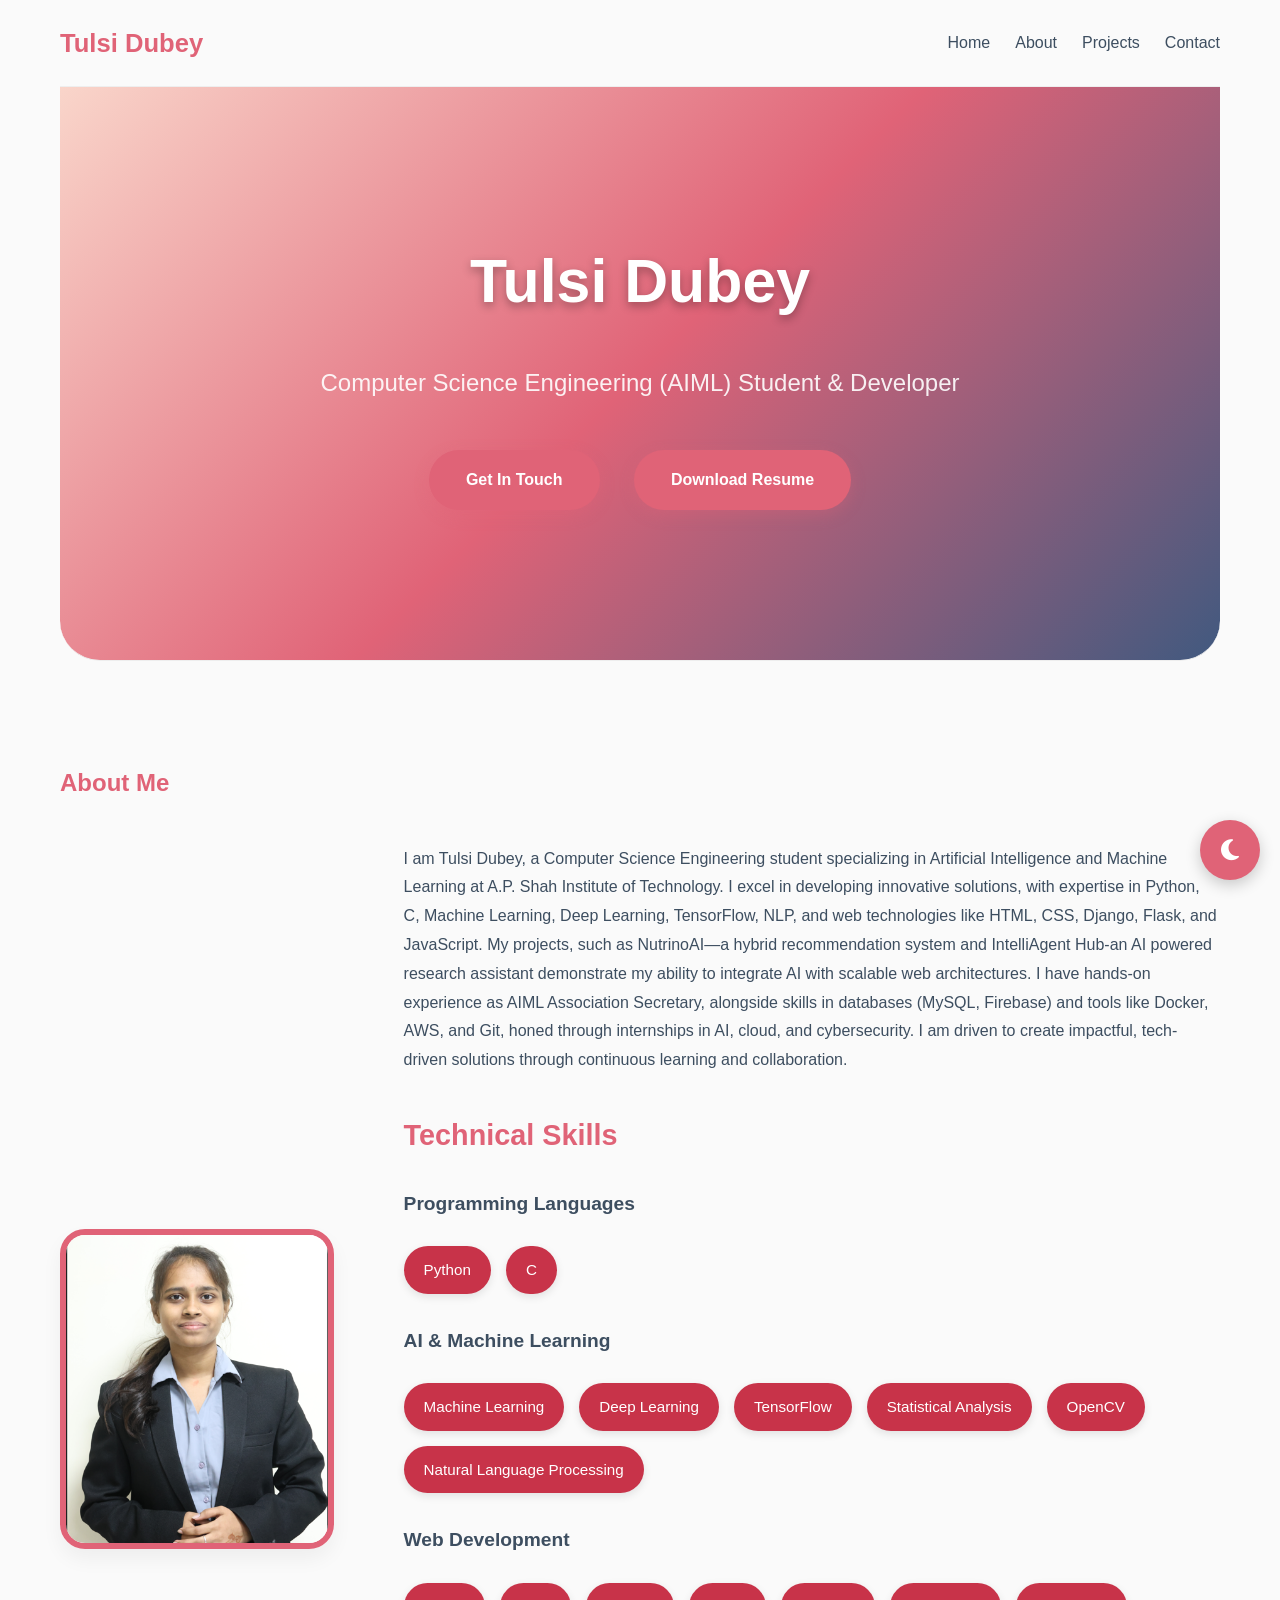
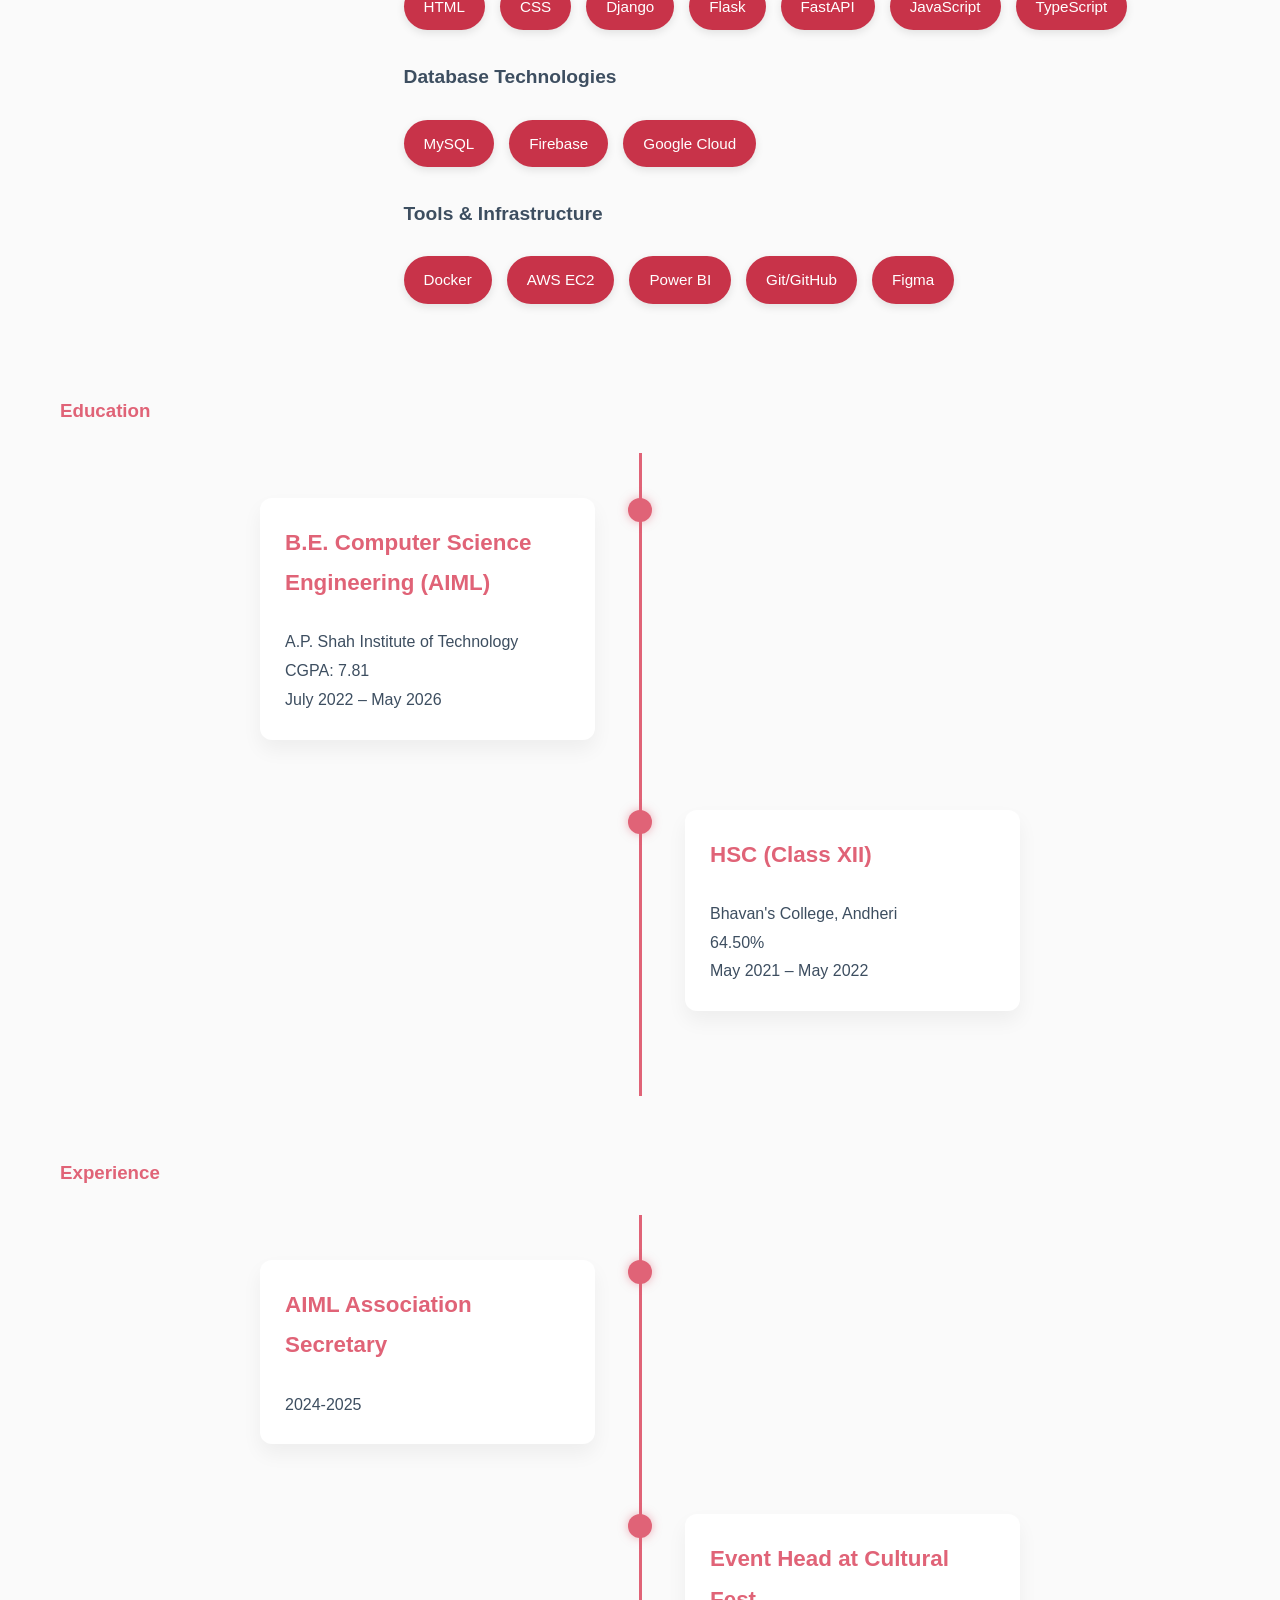
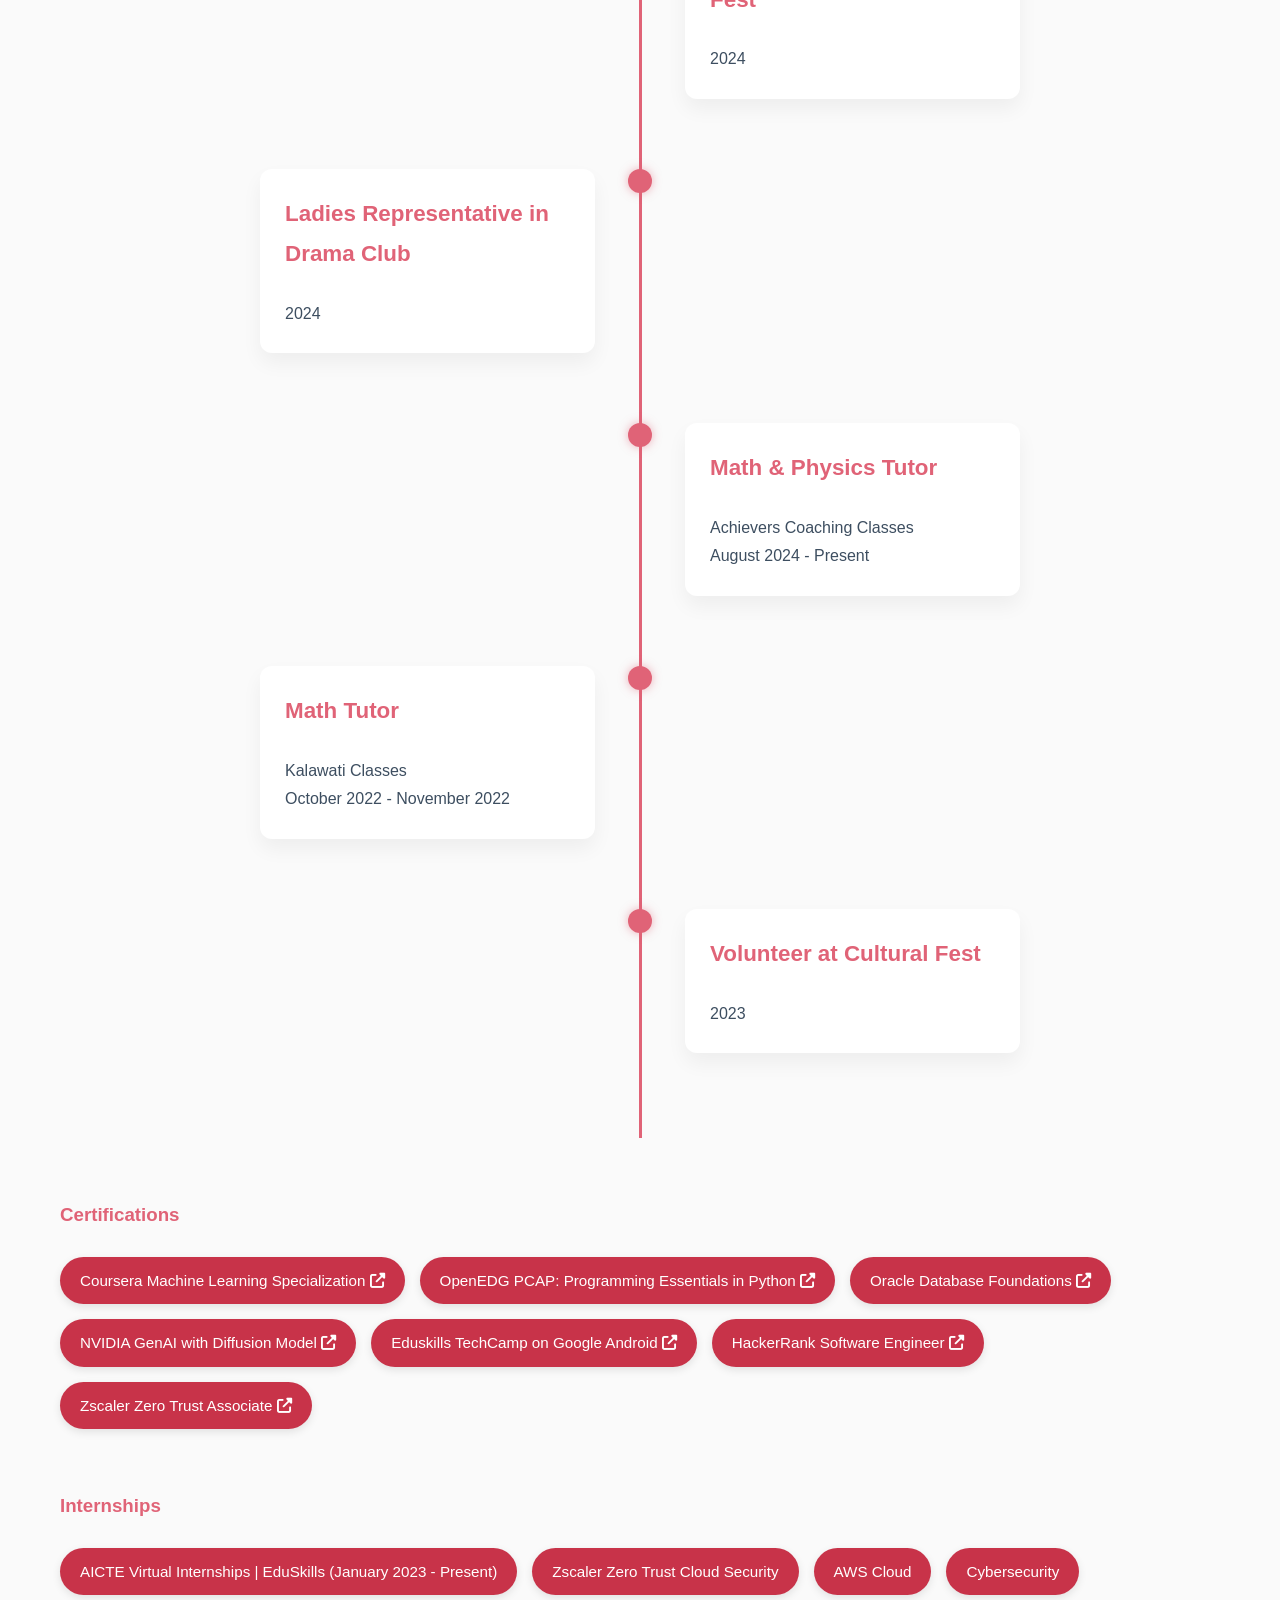
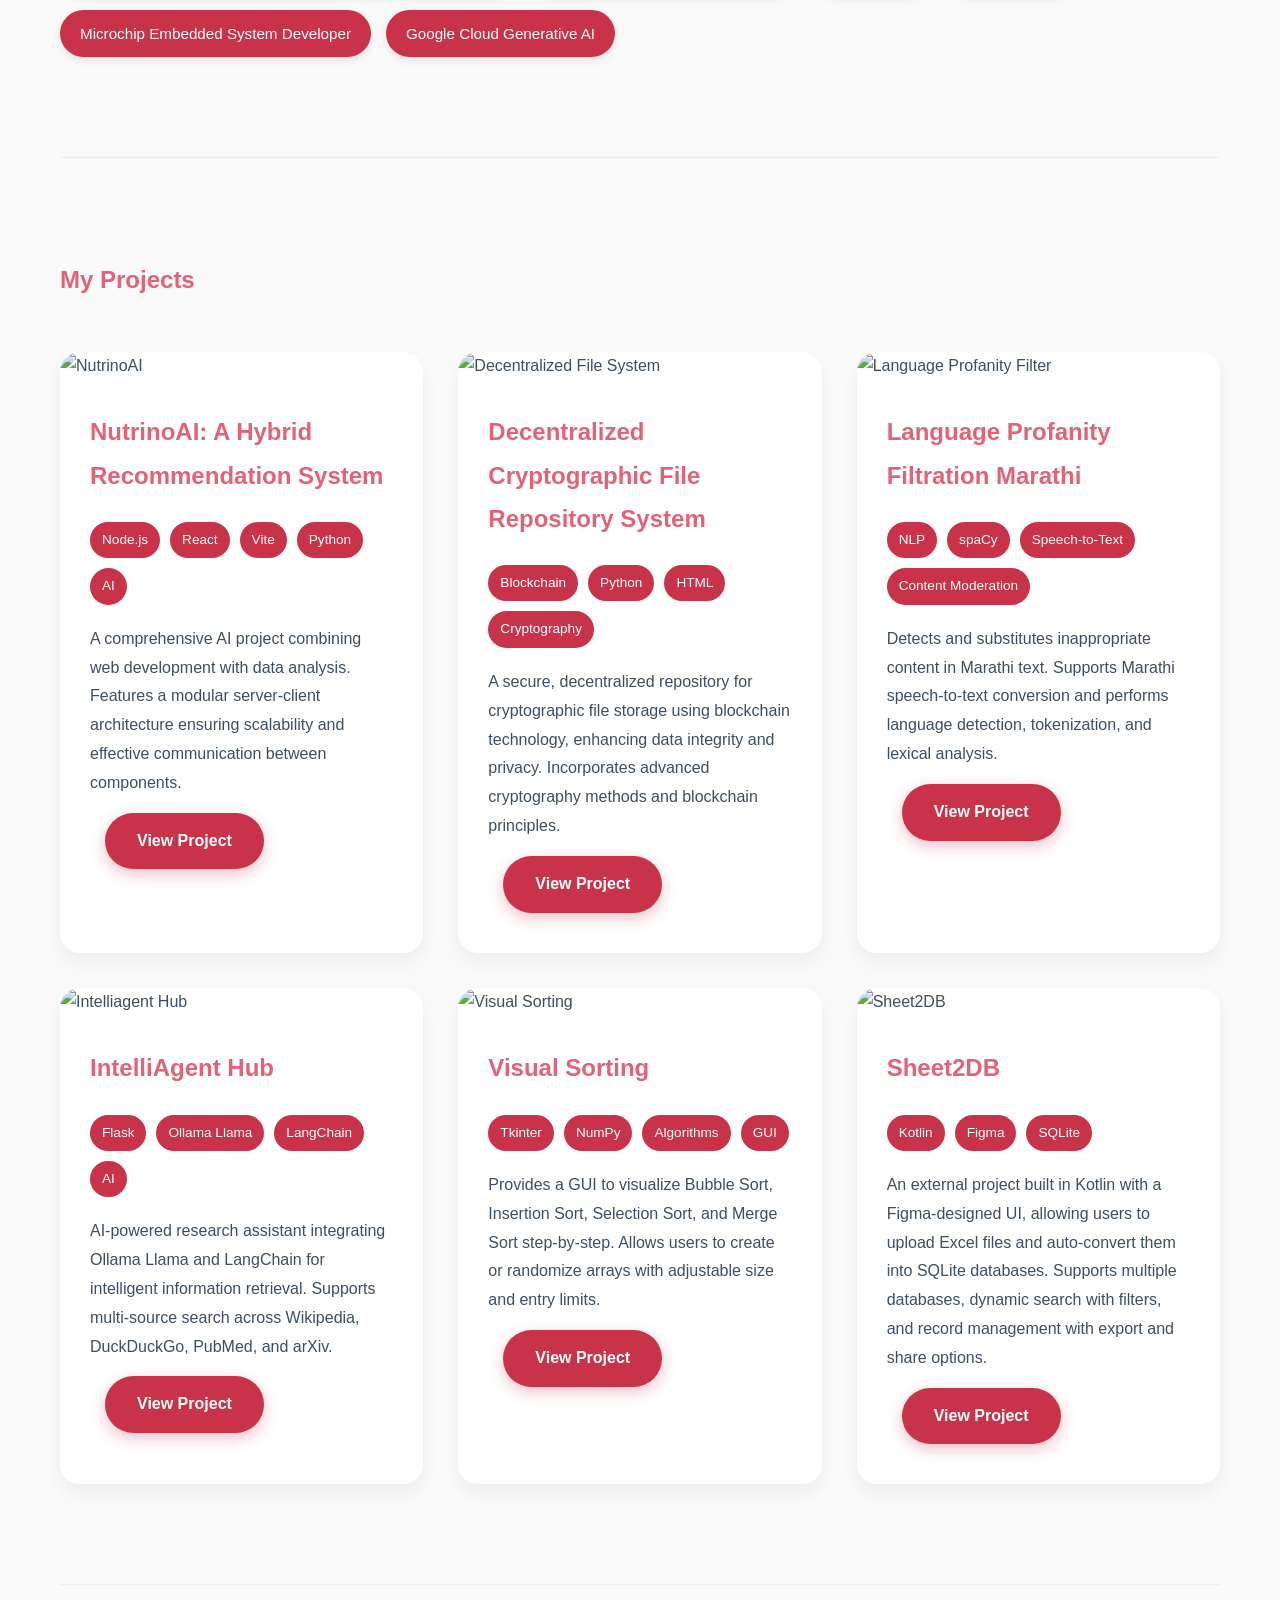
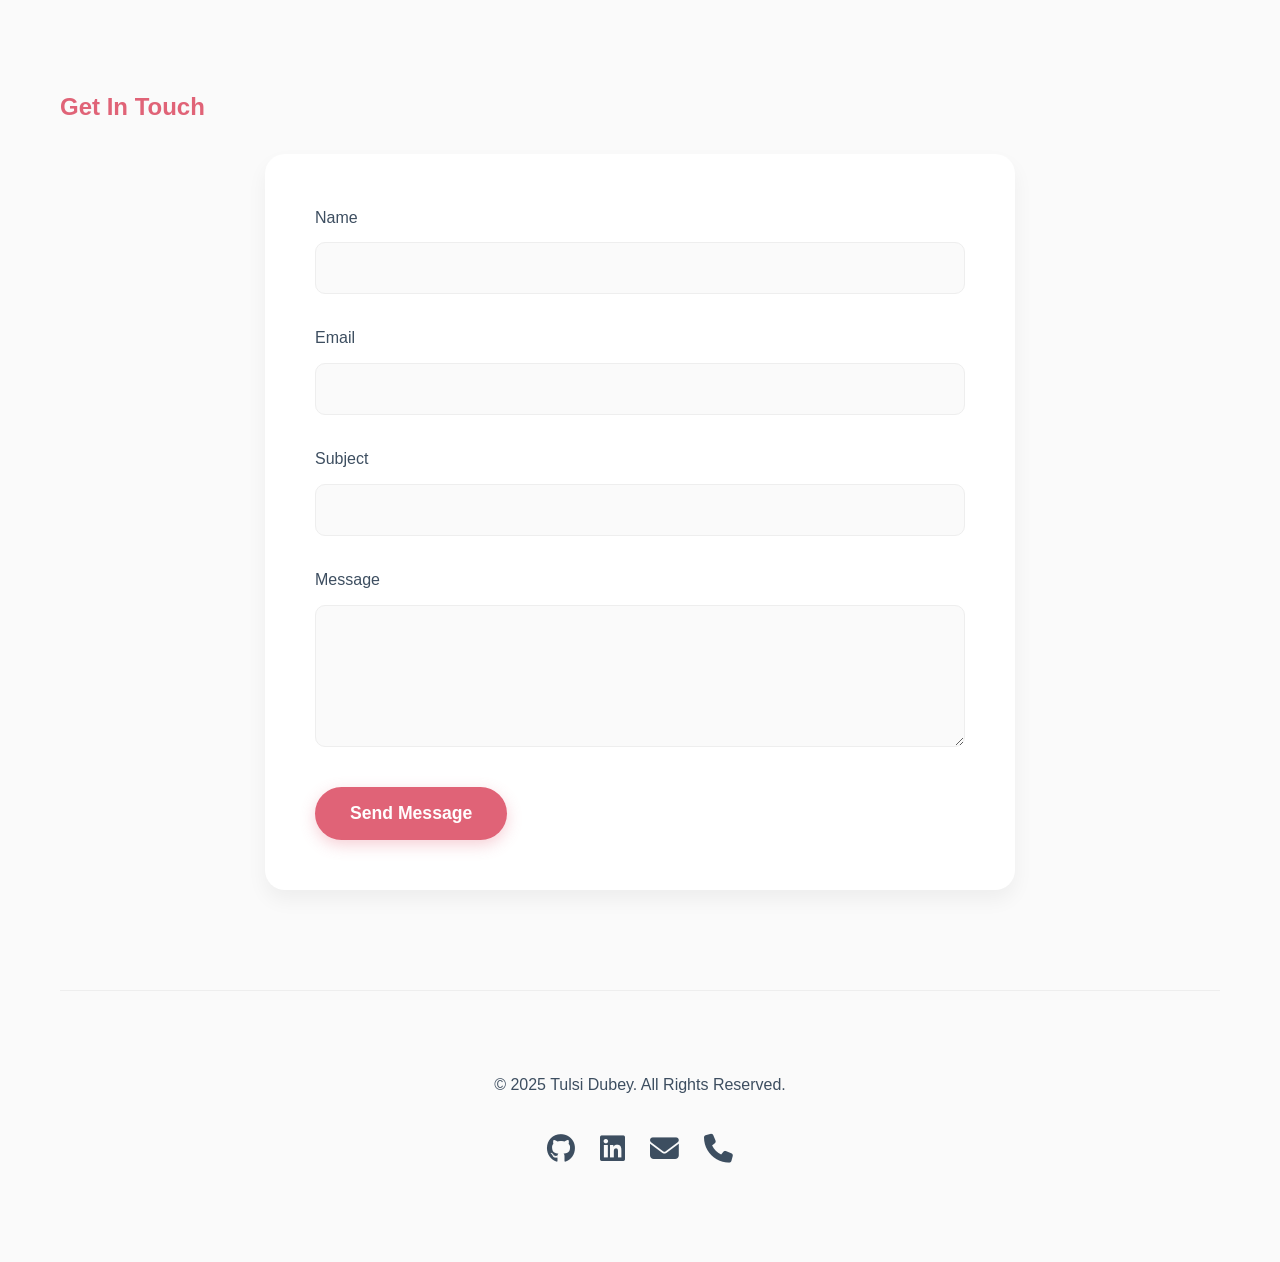
==== commit a8ff7fde: "Your commit message here" ====
--- a/index.html
+++ b/index.html
@@ -42,7 +42,7 @@
         <div class="about-content">
             <img src="TulsiDubeypic.png" alt="Tulsi Dubey" class="profile-img">
             <div class="about-text">
-                <p>I am Tulsi Dubey, a Computer Science Engineering student specializing in Artificial Intelligence and Machine Learning at A.P. Shah Institute of Technology. I excel in developing innovative solutions, with expertise in Python, C, Machine Learning, Deep Learning, TensorFlow, NLP, and web technologies like HTML, CSS, Django, Flask, and JavaScript. My projects, such as NutrinoAI—a hybrid recommendation system—and IntelliAgent Hub—an AI-powered research assistant—demonstrate my ability to integrate AI with scalable web architectures. I have hands-on experience as AIML Association Secretary, alongside skills in databases (MySQL, Firebase) and tools like Docker, AWS, and Git, honed through internships in AI, cloud, and cybersecurity. I am driven to create impactful, tech-driven solutions through continuous learning and collaboration.</p>
+                <p>I am Tulsi Dubey, a Computer Science Engineering student specializing in Artificial Intelligence and Machine Learning at A.P. Shah Institute of Technology. I excel in developing innovative solutions, with expertise in Python, C, Machine Learning, Deep Learning, TensorFlow, NLP, and web technologies like HTML, CSS, Django, Flask, and JavaScript. My projects, such as NutrinoAI—a hybrid recommendation system and IntelliAgent Hub-an AI powered research assistant demonstrate my ability to integrate AI with scalable web architectures. I have hands-on experience as AIML Association Secretary, alongside skills in databases (MySQL, Firebase) and tools like Docker, AWS, and Git, honed through internships in AI, cloud, and cybersecurity. I am driven to create impactful, tech-driven solutions through continuous learning and collaboration.</p>
 
                 <h3>Technical Skills</h3>
 
